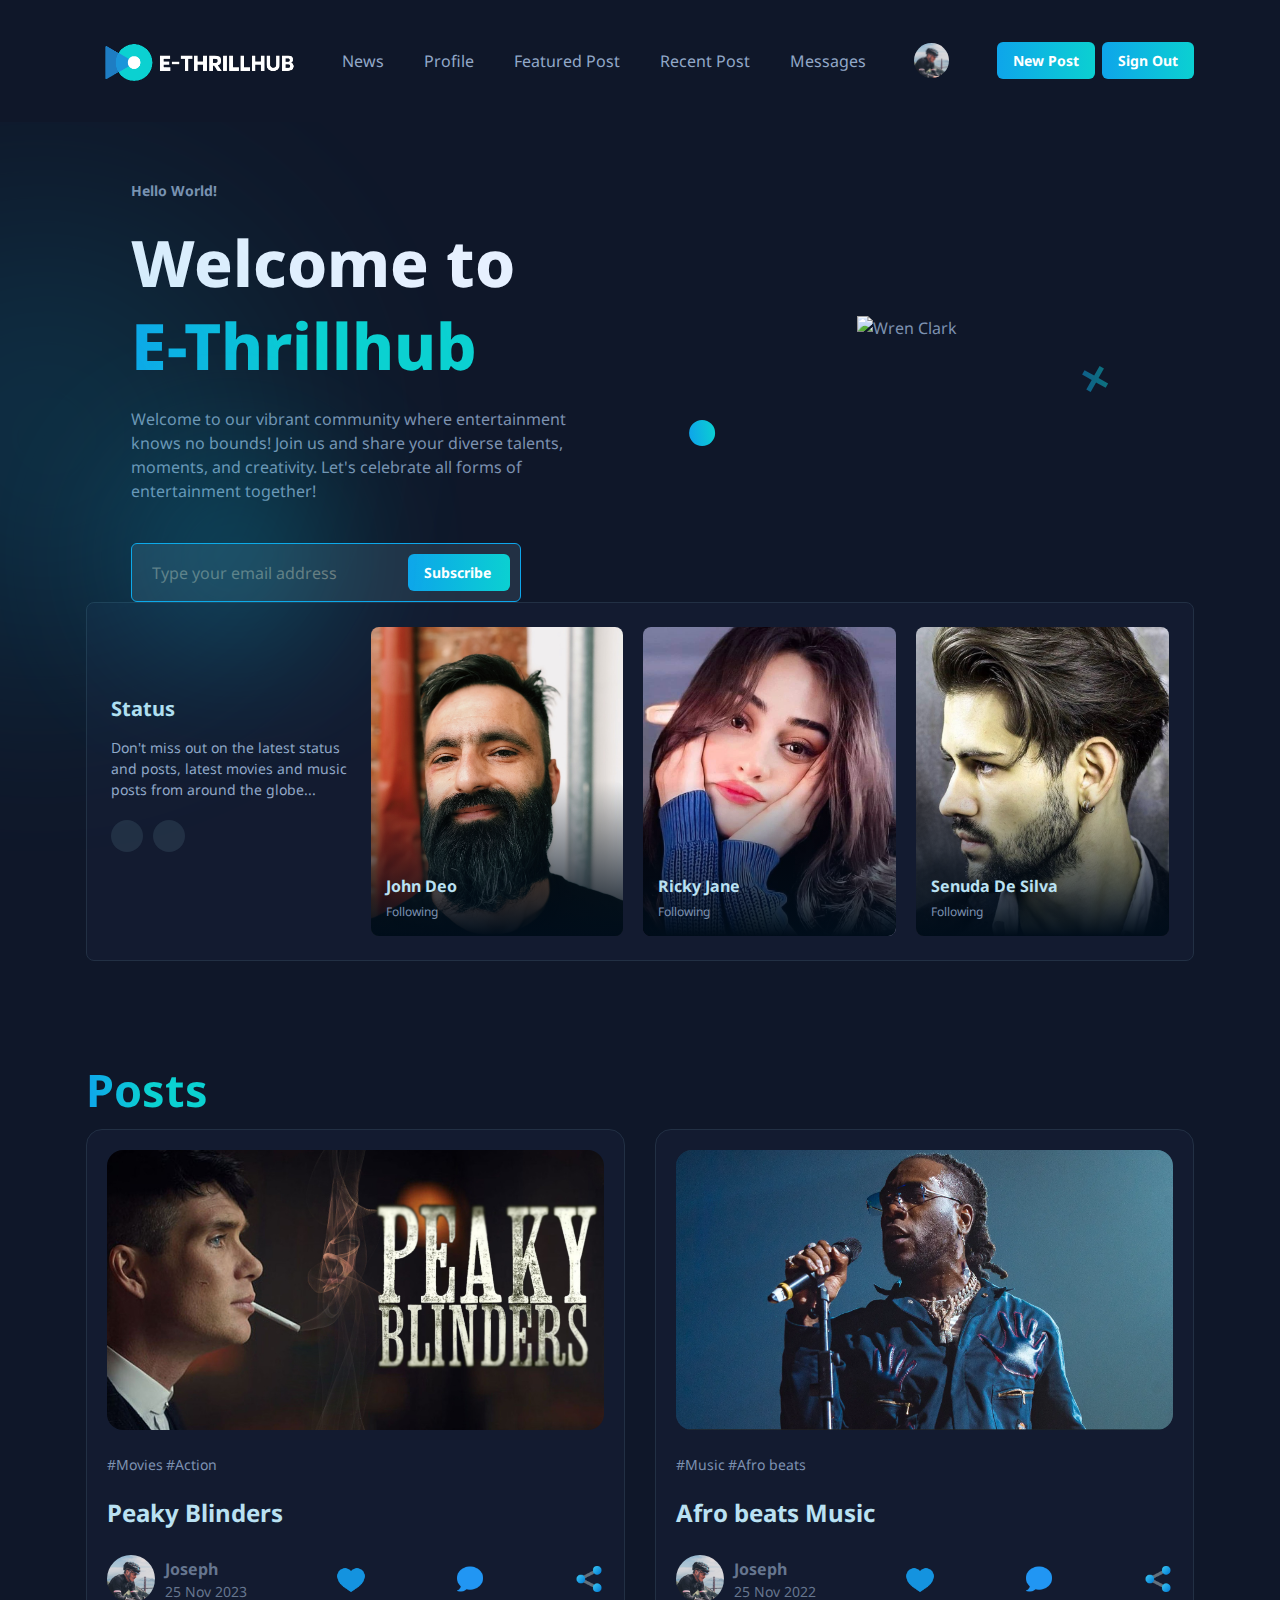
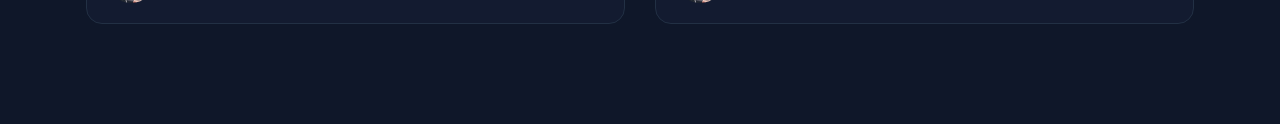
==== index.html @ 3019a0d2 "updates" ====
<!DOCTYPE html>
<html lang="en">

<head>
  <meta charset="UTF-8">
  <meta http-equiv="X-UA-Compatible" content="IE=edge">
  <meta name="viewport" content="width=device-width, initial-scale=1.0">

  <!-- 
    - primary meta tags
  -->
  <title>E-THRILLHUB</title>
  <meta name="title" content="">
  

  <link rel="shortcut icon" href="./assets/images/E-THRILL.png" type="image/svg+xml">

  <!-- 
    - google font link
  -->
  <link rel="preconnect" href="https://fonts.googleapis.com">
  <link rel="preconnect" href="https://fonts.gstatic.com" crossorigin>
  <link href="https://fonts.googleapis.com/css2?family=Noto+Sans:wght@300;400;500;600;700;800&display=swap"
    rel="stylesheet">

  <!-- 
    - custom css link
  -->
  <link rel="stylesheet" href="./assets/css/style.css">

  <!-- 
    - preload images
  -->
  <link rel="preload" as="image" href="./assets/images/hero-banner.png">
  <link rel="preload" as="image" href="./assets/images/pattern-2.svg">
  <link rel="preload" as="image" href="./assets/images/pattern-3.svg">

</head>

<body id="top">

  <!-- 
    - #HEADER
  -->

  <header class="header" data-header>
    <div class="container">

      <a href="#" class="logo">
        <img src="./assets/images/E-THRILL.png" width="219" height="50" alt="Wren logo">
      </a>

      <nav class="navbar" data-navbar>

        <div class="navbar-top">
          <a href="#" class="logo">
            <img src="./assets/images/E-THRILL.png" width="219" height="50" alt="Wren logo">
          </a>

          <button class="nav-close-btn" aria-label="close menu" data-nav-toggler>
            <ion-icon name="close-outline" aria-hidden="true"></ion-icon>
          </button>
        </div>

        <ul class="navbar-list">

          <li>
            <a href="#home" class="navbar-link hover-1" data-nav-toggler>News</a>
          </li>

          <li>
            <a href="profile.html" class="navbar-link hover-1" data-nav-toggler>Profile</a>
          </li>

          <li>
            <a href="#featured" class="navbar-link hover-1" data-nav-toggler>Featured Post</a>
          </li>

          <li>
            <a href="#recent" class="navbar-link hover-1" data-nav-toggler>Recent Post</a>
          </li>

          <li>
            <a href="#" class="navbar-link hover-1" data-nav-toggler>Messages</a>
          </li>
          <div class="right">

            <li>
            <img src="./assets/images/author-1.png">
          </li>
  
        </div>

        </ul>

       

        <div class="navbar-bottom">

          <div class="profile-card">
            <!---<img src="./assets/images/author-1.png" width="48" height="48" alt="Steven" class="profile-banner">-->

            <div>
              <p class="card-title">Hello Mike !</p>

              <p class="card-subtitle">
                You have 3 new messages
              </p>
            </div>
          </div>

          <ul class="link-list">

            <li>
              <a href="#" class="navbar-bottom-link hover-1">Profile</a>
            </li>

            <li>
              <a href="#" class="navbar-bottom-link hover-1">Posts Saved</a>
            </li>

            <li>
              <a href="#" class="navbar-bottom-link hover-1">Add New Post</a>
            </li>

            <li>
              <a href="#" class="navbar-bottom-link hover-1">My Likes</a>
            </li>

            <li>
              <a href="#" class="navbar-bottom-link hover-1">Account Setting</a>
            </li>

            <li>
              <a href="#" class="navbar-bottom-link hover-1">Sign Out</a>

            </li>
            
         

          </ul>

        </div>

        <p class="copyright-text">
          Copyright 2022 © E-Thrillhub
          Developed by Justin Nwanze & Ndefo Afam
        </p>

        

      </nav>

      <a href="post.html" class="btn btn-primary" style="margin-right: -3rem;">New Post</a>

      <a href="#" class="btn btn-primary">Sign Out</a>

      <button class="nav-open-btn" aria-label="open menu" data-nav-toggler>
        <ion-icon name="menu-outline" aria-hidden="true"></ion-icon>
      </button>

    </div>
  </header>





  <main>
    <article>

      <!-- 
        - #HERO
      -->

      <section class="hero" id="home" aria-label="home">
        <div class="container">

          <div class="hero-content">

            <p class="hero-subtitle">Hello World!</p>

            <h1 class="headline headline-1 section-title">
              Welcome to <span class="span">E-Thrillhub</span>
            </h1>

            <p class="hero-text">
              Welcome to our vibrant community where entertainment knows no bounds! Join us and share your diverse talents, moments, and creativity. Let's celebrate all forms of entertainment together!
            </p>

            <div class="input-wrapper">

              <input type="email" name="email_address" placeholder="Type your email address" required
                class="input-field" autocomplete="off">

              <button class="btn btn-primary">
                <span class="span">Subscribe</span>

                <ion-icon name="arrow-forward-outline" aria-hidden="true"></ion-icon>
              </button>

            </div>

          </div>

          <div class="hero-banner">

            <img src="./assets/images/e_thrill.png" width="327" height="490" alt="Wren Clark" class="w-100">

            <img src="./assets/images/pattern-2.svg" width="27" height="26" alt="shape" class="shape shape-1">

            <img src="./assets/images/pattern-3.svg" width="27" height="26" alt="shape" class="shape shape-2">

          </div>

          <img src="./assets/images/shadow-1.svg" width="500" height="800" alt="" class="hero-bg hero-bg-1">

          <img src="./assets/images/shadow-2.svg" width="500" height="500" alt="" class="hero-bg hero-bg-2">

        </div>
      </section>





      <!-- 
        - #TOPICS
      -->

      <section class="topics" id="topics" aria-labelledby="topic-label">
        <div class="container">

          <div class="card topic-card">

            <div class="card-content">

              <h2 class="headline headline-2 section-title card-title" id="topic-label">
                Status
              </h2>

              <p class="card-text">
                Don't miss out on the latest status and posts, latest movies and music posts from around the globe...
              </p>

              <div class="btn-group">
                <button class="btn-icon" aria-label="previous" data-slider-prev>
                  <ion-icon name="arrow-back" aria-hidden="true"></ion-icon>
                </button>

                <button class="btn-icon" aria-label="next" data-slider-next>
                  <ion-icon name="arrow-forward" aria-hidden="true"></ion-icon>
                </button>
              </div>

            </div>

            <div class="slider" data-slider>
              <ul class="slider-list" data-slider-container>

                <li class="slider-item">
                  <a href="#" class="slider-card">

                    <figure class="slider-banner img-holder" style="--width: 507; --height: 618;">
                      <img src="./assets/images/profile_1.jpg" width="507" height="618" loading="lazy" alt="Sport"
                        class="img-cover">
                    </figure>

                    <div class="slider-content">
                      <span class="slider-title">John Deo</span>

                      <p class="slider-subtitle">Following</p>
                    </div>

                  </a>
                </li>

                <li class="slider-item">
                  <a href="#" class="slider-card">

                    <figure class="slider-banner img-holder" style="--width: 507; --height: 618;">
                      <img src="./assets/images/contact_5.jpg" width="507" height="618" loading="lazy" alt="Travel"
                        class="img-cover">
                    </figure>

                    <div class="slider-content">
                      <span class="slider-title">Ricky Jane</span>

                      <p class="slider-subtitle">Following</p>
                    </div>

                  </a>
                </li>

                <li class="slider-item">
                  <a href="#" class="slider-card">

                    <figure class="slider-banner img-holder" style="--width: 507; --height: 618;">
                      <img src="./assets/images/contact_2.jpg" width="507" height="618" loading="lazy" alt="Design"
                        class="img-cover">
                    </figure>

                    <div class="slider-content">
                      <span class="slider-title">Senuda De Silva</span>

                      <p class="slider-subtitle">Following</p>
                    </div>

                  </a>
                </li>

                <li class="slider-item">
                  <a href="#" class="slider-card">

                    <figure class="slider-banner img-holder" style="--width: 507; --height: 618;">
                      <img src="./assets/images/story_5.jpg" width="507" height="618" loading="lazy" alt="Movie"
                        class="img-cover">
                    </figure>

                    <div class="slider-content">
                      <span class="slider-title">Minidu Thiranjana</span>

                      <p class="slider-subtitle">Following</p>
                    </div>

                  </a>
                </li>

                <li class="slider-item">
                  <a href="#" class="slider-card">

                    <figure class="slider-banner img-holder" style="--width: 507; --height: 618;">
                      <img src="./assets/images/contact_1.jpg" width="507" height="618" loading="lazy" alt="Lifestyle"
                        class="img-cover">
                    </figure>

                    <div class="slider-content">
                      <span class="slider-title">Charith Disanayaka</span>

                      <p class="slider-subtitle">Following</p>
                    </div>

                  </a>
                </li>

              </ul>
            </div>

          </div>

        </div>
      </section>





      <!-- 
        - # POST
      -->

      <section class="section feature" aria-label="feature" id="featured">
        <div class="container">

          <h2 class="headline headline-2 section-title">
            <span class="span">Posts</span>
          </h2>

          <!---<p class="section-text">
            Featured and highly rated articles
          </p>-->

          <ul class="feature-list">

            <li>
              <div class="card feature-card">

                <figure class="card-banner img-holder" style="--width: 1602; --height: 903;">
                  <img src="./assets/images/1099082-peaky-blinders.jpg" width="1602" height="903" loading="lazy"
                    alt="Self-observation is the first step of inner unfolding" class="img-cover">
                </figure>

                <div class="card-content">

                  <div class="card-wrapper">
                    <div class="card-tag">
                      <a href="#" class="span hover-2">#Movies</a>

                      <a href="#" class="span hover-2">#Action</a>
                    </div>

                    
                  </div>

                  <h3 class="headline headline-3">
                    <a href="#" class="card-title hover-2">
                     Peaky Blinders
                    </a>
                  </h3>

                  <div class="card-wrapper">

                    <div class="profile-card">
                      <img src="./assets/images/author-1.png" width="48" height="48" loading="lazy" alt="Joseph"
                        class="profile-banner">

                      <div>
                        <p class="card-title">Joseph</p>

                        <p class="card-subtitle">25 Nov 2023</p>
                      </div>
                    </div>
                    <img src="./assets/images/icons8-love-50.png" width="30" height="48" loading="lazy" alt="Joseph">
                    <img src="./assets/images/comment.png"  width="30" height="48" loading="lazy" alt="Joseph">
                    <img src="./assets/images/icons8-share-48.png" width="30" height="48" loading="lazy" alt="Joseph">

                   

                  </div>

                </div>

              </div>
            </li>

            <li>
              <div class="card feature-card">

                <figure class="card-banner img-holder" style="--width: 1602; --height: 903;">
                  <img src="./assets/images/burna.png" width="1602" height="903" loading="lazy"
                    alt="Self-observation is the first step of inner unfolding" class="img-cover">
                </figure>

                <div class="card-content">

                  <div class="card-wrapper">
                    <div class="card-tag">
                      <a href="#" class="span hover-2">#Music</a>

                      <a href="#" class="span hover-2">#Afro beats</a>
                    </div>

                    
                  </div>

                  <h3 class="headline headline-3">
                    <a href="#" class="card-title hover-2">
                      Afro beats Music
                    </a>
                  </h3>

                  <div class="card-wrapper">

                    <div class="profile-card">
                      <img src="./assets/images/author-1.png" width="48" height="48" loading="lazy" alt="Joseph"
                        class="profile-banner">

                      <div>
                        <p class="card-title">Joseph</p>

                        <p class="card-subtitle">25 Nov 2022</p>
                      </div>
                    </div>

                    <img src="./assets/images/icons8-love-50.png"  width="30" height="48" loading="lazy" alt="Joseph">
                    <img src="./assets/images/comment.png"  width="30" height="48" loading="lazy" alt="Joseph">
                    <img src="./assets/images/icons8-share-48.png" width="30" height="48" loading="lazy" alt="Joseph">


                  </div>

                </div>

              </div>
            </li>





  





  <!-- 
    - #BACK TO TOP
  -->

  <a href="#top" class="back-top-btn" aria-label="back to top" data-back-top-btn>
    <ion-icon name="arrow-up-outline" aria-hidden="true"></ion-icon>
  </a>





  <!-- 
    - custom js link
  -->
  <script src="./assets/js/script.js"></script>

  <!-- 
    - ionicon link
  -->
  <script type="module" src="https://unpkg.com/ionicons@5.5.2/dist/ionicons/ionicons.esm.js"></script>
  <script nomodule src="https://unpkg.com/ionicons@5.5.2/dist/ionicons/ionicons.js"></script>

</body>

</html>
---- assets/css/style.css ----
/*-----------------------------------*\
  #style.css
\*-----------------------------------*/

/**
 * copyright 2022 codewithsadee
 */





/*-----------------------------------*\
  #CUSTOM PROPERTY
\*-----------------------------------*/

:root {

  /**
   * COLORS
   */

  /** Background colors */
  --bg-wild-blue-yonder: hsla(216, 33%, 68%, 1);
  --bg-carolina-blue: hsla(199, 89%, 49%, 1);
  --bg-prussian-blue: hsla(216, 33%, 20%, 1);
  --bg-oxford-blue: hsla(222, 44%, 13%, 1);
  --bg-oxford-blue-2: hsla(222, 47%, 11%, 1);

  /** Text colors */
  --text-white: hsla(0, 0%, 100%, 1);
  --text-alice-blue: hsla(216, 100%, 95%, 1);
  --text-columbia-blue: hsla(199, 69%, 84%, 1);
  --text-wild-blue-yonder: hsla(216, 33%, 68%, 1);
  --text-carolina-blue: hsla(199, 89%, 49%, 1);
  --text-shadow-blue: hsla(217, 24%, 59%, 1);
  --text-slate-gray: hsla(217, 17%, 48%, 1);

  /** Gradient colors */
  --gradient-1: linear-gradient(90deg, #0ea5ea, #0bd1d1 51%);
  --gradient-2: linear-gradient(90deg, #0ea5ea, #0bd1d1 51%, #0ea5ea);
  --gradient-3: linear-gradient(0deg, #000d1a, transparent);

  /** Border colors */
  --border-wild-blue-yonder: hsla(216, 33%, 68%, 1);
  --border-prussian-blue: hsla(216, 33%, 20%, 1);
  --border-white: hsl(0, 0%, 100%);
  --border-white-alpha-15: hsla(0, 0%, 100%, 0.15);

  /** Default colors */
  --white: hsl(0, 0%, 100%, 1);
  --black: hsl(0, 0%, 0%, 1);

  /**
   * TYPOGRAPHY
   */

  /** Font family */
  --fontFamily-noto_sans: 'Noto Sans', sans-serif;

  /** Font size */
  --fontSize-1: 2.9rem;
  --fontSize-2: 2.0rem;
  --fontSize-3: 1.8rem;
  --fontSize-4: 1.6rem;
  --fontSize-5: 1.5rem;
  --fontSize-6: 1.4rem;
  --fontSize-7: 1.2rem;
  --fontSize-8: 1.3rem;

  /** Font weight */
  --weight-medium: 500;
  --weight-semiBold: 600;
  --weight-bold: 700;
  --weight-extraBold: 800;

  /** Line height */
  --lineHeight-1: 1.3;
  --lineHeight-2: 1.5;
  --lineHeight-4: 1.5;

  /**
   * BOX SHADOW
   */

  --shadow-1: 0 8px 20px 0 hsla(0, 0%, 0%, 0.05);
  --shadow-2: 0px 3px 20px hsla(180, 90%, 43%, 0.2);

  /**
   * BORDER RADIUS
   */

  --radius-6: 6px;
  --radius-8: 8px;
  --radius-16: 16px;
  --radius-48: 48px;
  --radius-circle: 50%;
  --radius-pill: 200px;

  /**
   * SPACING
   */

  --section-padding: 70px;

  /**
   * TRANSITION
   */

  --transition-1: 0.25s ease;
  --transition-2: 0.5s ease;
  --cubic-in: cubic-bezier(0.51, 0.03, 0.64, 0.28);
  --cubic-out: cubic-bezier(0.05, 0.83, 0.52, 0.97);

}





/*-----------------------------------*\
  #RESET
\*-----------------------------------*/

*,
*::before,
*::after {
  margin: 0;
  padding: 0;
  box-sizing: border-box;
}

li { list-style: none; }

a,
img,
span,
input,
button,
ion-icon { display: block; }

a {
  color: inherit;
  text-decoration: none;
}

img { height: auto; }

input,
button {
  background: none;
  border: none;
  font: inherit;
  color: inherit;
}

input {
  width: 100%;
  outline: none;
}

button { cursor: pointer; }

ion-icon { pointer-events: none; }

address { font-style: normal; }

html {
  font-size: 10px;
  scroll-behavior: smooth;
}

body {
  background-color: var(--bg-oxford-blue-2);
  color: var(--text-shadow-blue);
  font-family: var(--fontFamily-noto_sans);
  font-size: 1.6rem;
  line-height: var(--lineHeight-4);
  overflow-y: overlay;
}

body.nav-active { overflow: hidden; }

::-webkit-scrollbar { width: 5px; }

::-webkit-scrollbar-track { background-color: transparent; }

::-webkit-scrollbar-thumb {
  background-color: var(--bg-carolina-blue);
  border-radius: var(--radius-pill);
}



nav .right{
  display: flex;
  align-items: center;
  margin-right: 10px;
}

nav .right i{
  width: 35px;
  height: 35px;
  border-radius: 50%;
  background: #efefef;
  line-height: 35px;
  padding-left: 8px;
  font-size: 18px;
  margin-left: 8px;
  cursor: pointer;
}

nav .right img{
  width: 35px;
  height: 35px;
  object-fit: cover;
  object-position: center;
  border-radius: 50%;
  margin-left: 8px;
  line-height: 45px;
  cursor: pointer;
}

#main-ul {
  height: 5em;
  display: flex;
  align-items: center;
  justify-content: end;
  background-color: rgb(8,25,44);
}

#main-ul li {
  list-style-type: none;
  margin: 1.5rem;
  color: hsl(0, 0%, 100%);
}

#main-ul li a {
  text-decoration: none;
  color: hsl(0, 0%, 100%);
}

#main-ul #post {
  cursor: pointer;
}
form {
  border: 1px solid black;
  border-radius: 5px;
  width: 60%;
  display: flex;
  flex-direction: column;
  margin: 5em auto;
  padding: 1rem;
}

form label {
  position: relative;
  top: 10px;
  left: 10px;
}

form input {
  margin: 0.5rem;
  border: none;
  height: 30px;
  border-bottom: 1px solid lightblue;
  outline: none;
  padding: 5px;
  border-radius: 5px;
}

form button {
  width: 25%;
  align-self: center;
  background-color: aqua;
  border: none;
  border-radius: 5px;
  cursor: pointer;
  padding: 5px;
  color: black;
}

ol {
  list-style-type: none;
  width: 50%;
  position: relative;
  top: 4em;
  border: none;
  margin: 0 auto;
  text-align: center;
}

#error {
  color: hsl(0, 0%, 100%);
  padding: 10px;
  background-color: rgb(249, 111, 111);
  border-radius: 3px;
  text-shadow: 0 0 2px red;
}

#success {
  color: hsl(0, 0%, 100%);
  padding: 10px;
  background-color: rgb(86, 248, 86);
  border-radius: 3px;
  text-shadow: 0 0 2px green;
}

#main-ul li .post {
  display: none;
  position: absolute;
  top: 5em;
  right: 0;
  background-color: rgb(158, 200, 249);
  width: 20%;
}




/*-----------------------------------*\
  #REUSED STYLE
\*-----------------------------------*/

.container { padding-inline: 16px; }

.hover-1,
.hover-2 { transition: var(--transition-1); }

.hover-1:is(:hover, :focus-visible) { 
  color: var(--text-wild-blue-yonder);
  transform: translateX(3px);
}

.hover-2:is(:hover, :focus-visible) { color: var(--text-carolina-blue); }

.profile-card {
  display: flex;
  align-items: center;
  gap: 10px;
}

.profile-card .profile-banner { border-radius: var(--radius-circle); }

.headline {
  color: var(--text-columbia-blue);
  line-height: var(--lineHeight-1);
}

.headline-1 {
  font-size: var(--fontSize-1);
  color: var(--text-alice-blue);
  font-weight: var(--weight-extraBold);
}

.headline-2 { font-size: var(--fontSize-2); }

.headline-3 {
  font-size: var(--fontSize-2);
  line-height: var(--lineHeight-2);
}

.section-title { margin-block-end: 10px; }

.headline .span {
  background-image: var(--gradient-1);
  display: inline-block;
  -webkit-text-fill-color: transparent;
  -webkit-background-clip: text;
}

.btn {
  background-image: var(--gradient-2);
  background-size: 200%;
  background-position: left;
  color: var(--white);
  font-size: var(--fontSize-6);
  font-weight: var(--weight-bold);
  max-width: max-content;
  display: flex;
  align-items: center;
  gap: 3px;
  transition: var(--transition-1);
}

.btn:is(:hover, :focus-visible) { background-position: right; }

.btn-primary {
  padding: 8px 16px;
  border-radius: var(--radius-6);
}

.btn-secondary {
  padding: 18px 30px;
  border-radius: var(--radius-pill);
}

.w-100 { width: 100%; }

.card {
  background-color: var(--bg-oxford-blue);
  border: 1px solid var(--border-prussian-blue);
}

.img-holder {
  aspect-ratio: var(--width) / var(--height);
  background-color: var(--bg-prussian-blue);
  overflow: hidden;
}

.img-cover {
  width: 100%;
  height: 100%;
  object-fit: cover;
}

.section { padding-block: var(--section-padding); }

.section-text {
  font-size: var(--fontSize-3);
  margin-block-end: 70px;
}

.grid-list {
  display: grid;
  gap: 30px;
}

.card-wrapper {
  display: flex;
  justify-content: space-between;
  gap: 20px;
  align-items: center;
  font-size: var(--fontSize-6);
  margin-block: 20px;
}

.card-wrapper :is(.card-tag, .wrapper) {
  display: flex;
  gap: 3px;
  align-items: center;
}





/*-----------------------------------*\
  #HEADER
\*-----------------------------------*/

.header .btn { display: none; }

.header {
  position: fixed;
  top: 0;
  left: 0;
  width: 100%;
  padding-block: 24px;
  background-color: var(--bg-oxford-blue-2);
  z-index: 4;
}

.header.active {
  padding-block: 8px;
  box-shadow: var(--shadow-1);
  border-block-end: 1px solid var(--bg-prussian-blue);
  animation: slideIn 0.5s ease forwards;
}

@keyframes slideIn {
  0% { transform: translateY(-100%); }
  100% { transform: translateY(0); }
}

.header .container {
  display: flex;
  justify-content: space-between;
  align-items: center;
  gap: 10px;
}

.nav-open-btn,
.nav-close-btn {
  color: var(--text-wild-blue-yonder);
  font-size: 3.5rem;
}

.navbar {
  position: absolute;
  top: 0;
  right: -340px;
  max-width: 340px;
  width: 100%;
  height: 100vh;
  background-color: var(--bg-oxford-blue-2);
  padding: 30px;
  z-index: 2;
  overflow-y: auto;
  visibility: hidden;
  transition: 0.25s var(--cubic-in);
}

.navbar.active {
  transform: translateX(-340px);
  visibility: visible;
  transition: 0.5s var(--cubic-out);
}

.navbar-top {
  display: flex;
  justify-content: space-between;
  align-items: center;
  padding-block-end: 15px;
  margin-block-end: 15px;
  border-block-end: 1px solid var(--border-prussian-blue);
}

.navbar-list { border-block-end: 1px solid var(--border-white-alpha-15); }

.navbar-link {
  color: var(--text-alice-blue);
  font-weight: var(--weight-medium);
  padding-block: 10px;
}

.navbar-bottom {
  padding-block: 30px 20px;
  margin-block: 20px 25px;
  border-block: 1px solid var(--border-prussian-blue);
}

.navbar .profile-card { margin-block-end: 15px; }

.navbar .profile-card .card-title {
  color: var(--text-columbia-blue);
  font-size: var(--fontSize-6);
  font-weight: var(--weight-semiBold);
}

.navbar .profile-card .card-subtitle { font-size: var(--fontSize-7); }

.navbar .link-list {
  columns: 2;
  -webkit-columns: 2;
}

.navbar-bottom-link {
  color: var(--text-alice-blue);
  font-size: var(--fontSize-6);
  padding-block: 6px;
}

.copyright-text {
  color: var(--text-alice-blue);
  font-size: var(--fontSize-8);
}





/*-----------------------------------*\
  #HERO
\*-----------------------------------*/

.hero-bg { display: none; }

.hero { padding-block-start: calc(var(--section-padding) + 160px); }

.hero .container {
  display: grid;
  gap: 50px;
}

.hero-subtitle {
  font-size: var(--fontSize-6);
  font-weight: var(--weight-bold);
}

.hero .section-title { margin-block: 20px; }

.hero .hero-text { margin-block-end: 40px; }

.hero .input-wrapper:hover { box-shadow: var(--shadow-2); }

.hero .input-wrapper {
  position: relative;
  padding: 10px;
  padding-inline-start: 20px;
  background-color: var(--bg-prussian-blue);
  border-radius: var(--radius-6);
  border: 1px solid var(--bg-carolina-blue);
  display: flex;
  justify-items: flex-end;
  transition: var(--transition-1);
}

.hero .input-field { padding-inline-end: 5px; }

.hero-banner { position: relative; }

.hero-banner .w-100 {
  max-width: max-content;
  margin-inline: auto;
}

.hero .shape {
  position: absolute;
  z-index: -1;

  animation: heroDecoAnim 3s linear infinite alternate;
}

@keyframes heroDecoAnim {
  0% { transform: translateY(40px) rotate(0); }
  100% { transform: translateY(0) rotate(0.4turn); }
}

.hero .shape-1 {
  top: 50px;
  right: 40px;
}

.hero .shape-2 {
  bottom: 20px;
  left: 24px;
}





/*-----------------------------------*\
  #TOPICS
\*-----------------------------------*/

.topic-card {
  padding: 24px;
  border-radius: var(--radius-8);
}

.topic-card .card-content { margin-block-end: 15px; }

.topic-card .card-text {
  color: var(--text-wild-blue-yonder);
  font-size: var(--fontSize-6);
  margin-block: 15px 20px;
}

.btn-group {
  display: flex;
  align-items: center;
  gap: 10px;
}

.btn-icon {
  width: 32px;
  height: 32px;
  display: grid;
  place-items: center;
  background: var(--bg-prussian-blue);
  border-radius: var(--radius-circle);
  color: var(--white);
}

.btn-icon:is(:hover, :focus-visible) { background: var(--gradient-1); }

.slider {
  --slider-items: 1;
  overflow: hidden;
}

.slider-list {
  position: relative;
  display: flex;
  align-items: center;
  gap: 20px;
  transition: transform var(--transition-2);
}

.slider-item { min-width: 100%; }

.slider-card { position: relative; }

.slider-card::before {
  content: "";
  position: absolute;
  bottom: 0;
  left: 0;
  width: 100%;
  height: 50%;
  background-image: var(--gradient-3);
  border-radius: var(--radius-8);
}

.slider-list .slider-banner { border-radius: var(--radius-8); }

.slider-content {
  position: absolute;
  bottom: 15px;
  left: 15px;
}

.slider-title {
  color: var(--text-columbia-blue);
  font-weight: var(--weight-bold);
  margin-block-end: 5px;
  transition: var(--transition-1);
}

.slider-card:is(:hover, :focus-visible) .slider-title { color: var(--text-carolina-blue); }

.slider-subtitle { font-size: var(--fontSize-7); }





/*-----------------------------------*\
  #FEATURED
\*-----------------------------------*/

.feature-bg { display: none; }

.feature-list {
  display: flex;
  flex-wrap: wrap;
  gap: 30px;
}

.feature-card {
  padding: 20px;
  border-radius: var(--radius-16);
  transition: var(--transition-1);
}

.feature-card:is(:hover, :focus-within) { transform: translateY(-5px); }

.feature-card .card-banner { border-radius: var(--radius-16); }

.feature-card .card-wrapper { margin-block-start: 24px; }

.feature .profile-card :is(.card-title, .card-subtitle) { color: var(--text-slate-gray); }

.feature .profile-card .card-title { font-weight: var(--weight-bold); }

.feature .profile-card .card-subtitle,
.feature .card-wrapper .card-btn { font-size: var(--fontSize-6); }

.feature-card .card-wrapper:last-child {
  font-size: var(--fontSize-4);
  margin-block-end: 0;
}

.feature .card-wrapper .card-btn {
  position: relative;
  color: var(--text-wild-blue-yonder);
  z-index: 1;
}

.feature .card-wrapper .card-btn::before {
  content: "";
  position: absolute;
  top: -13px;
  left: -20px;
  width: 48px;
  height: 48px;
  background-color: var(--bg-oxford-blue-2);
  border-radius: var(--radius-circle);
  z-index: -1;
}

.feature .btn {
  margin-inline: auto;
  margin-block-start: 30px;
}





/*-----------------------------------*\
  #POPULAR TAGS
\*-----------------------------------*/

.tags .grid-list { grid-template-columns: repeat(auto-fit, minmax(125px, 1fr)); }

.tag-btn {
  width: 100%;
  display: flex;
  align-items: center;
  gap: 8px;
  padding: 18px;
  border-radius: var(--radius-16);
}

.tag-btn:is(:hover, :focus-visible) {
  box-shadow: var(--shadow-2);
  background-image: linear-gradient(var(--bg-oxford-blue), var(--bg-oxford-blue)), var(--gradient-1);
  background-clip: padding-box, border-box;
  border-color: transparent;
  transform: translateY(-2px);
  transition: var(--transition-1);
}

.tag-btn img {
  width: 100%;
  max-width: 32px;
}





/*-----------------------------------*\
  #RECENT POST
\*-----------------------------------*/

.recent-post .container {
  display: grid;
  gap: 50px;
}

.recent-post-card {
  display: grid;
  gap: 30px;
}

.recent-post-card .card-banner {
  border-radius: var(--radius-16);
  transition: var(--transition-1);
}

.recent-post-card:is(:hover, :focus-within) .card-banner {
  transform: translateY(-2px);
}

.recent-post-card .card-text {
  color: var(--text-wild-blue-yonder);
  font-size: var(--fontSize-6);
  line-height: var(--lineHeight-1);
}

.recent-post-card .card-badge {
  background-color: var(--bg-prussian-blue);
  max-width: max-content;
  color: var(--text-white);
  font-size: var(--fontSize-8);
  font-weight: var(--weight-bold);
  padding: 4px 15px;
  border-radius: var(--radius-pill);
  transition: var(--transition-1);
}

.recent-post-card .card-badge:is(:hover, :focus-visible),
.pagination-btn:is(:hover, :focus-visible) {
  transform: translateY(-2px);
  background-color: var(--bg-carolina-blue);
}

.recent-post-card .card-title { margin-block: 15px 20px; }

.recent-post-card .card-tag {
  gap: 15px;
  color: var(--text-slate-gray);
}

.recent-post-card .card-wrapper ion-icon {
  font-size: 1.8rem;
  --ionicon-stroke-width: 40px;
}

.pagination-btn {
  background-color: var(--bg-prussian-blue);
  color: var(--text-white);
  font-weight: var(--weight-bold);
  line-height: 1;
  width: 35px;
  height: 35px;
  display: grid;
  place-items: center;
  border-radius: var(--radius-circle);
  transition: var(--transition-1);
}

.pagination {
  display: flex;
  justify-content: flex-start;
  align-items: center;
  gap: 5px;
  margin-block-start: 60px;
}

.aside-card {
  padding: 25px;
  border-radius: var(--radius-16);
}

.aside-title { margin-block-end: 40px; }

.aside-title .span { position: relative; }

.aside-title .span::after {
  content: "";
  display: block;
  width: 96px;
  height: 3px;
  background-color: var(--bg-carolina-blue);
  margin-block-start: 10px;
}

.popular-card {
  display: flex;
  align-items: flex-start;
  gap: 10px;
  margin-block-start: 20px;
}

.popular-card .card-banner {
  width: 54px;
  flex-shrink: 0;
  border-radius: var(--radius-circle);
}

.popular-list > li:not(:last-child) .card-content {
  border-block-end: 1px solid var(--border-prussian-blue);
}

.popular-card .warpper {
  display: flex;
  flex-wrap: wrap;
  align-items: center;
  column-gap: 10px;
  font-size: var(--fontSize-6);
  color: var(--text-slate-gray);
  margin-block: 12px 20px;
}

.comment-list > li:not(:last-child) .comment-card {
  padding-block-end: 22px;
  border-block-end: 1px solid var(--border-prussian-blue);
  margin-block-end: 22px;
}

.comment-card .card-text {
  color: var(--text-wild-blue-yonder);
  font-size: var(--fontSize-6);
  line-height: var(--lineHeight-1);
  margin-block-end: 20px;
}

.comment-card .profile-card {
  color: var(--text-slate-gray);
  font-size: var(--fontSize-6);
}

.comment-card .card-date { font-size: var(--fontSize-7); }

.insta-card .card-text {
  color: var(--text-slate-gray);
  font-weight: var(--weight-bold);
  margin-block: 5px 30px;
}

.insta-list {
  display: grid;
  grid-template-columns: repeat(3, 1fr);
  gap: 24px;
}

.insta-post { border-radius: var(--radius-8); }





/*-----------------------------------*\
  #FOOTER
\*-----------------------------------*/

.footer {
  padding-inline: 20px;
  border-radius: var(--radius-48);
  color: var(--text-wild-blue-yonder);
  margin-block-end: 24px;
}

.footer-top {
  display: grid;
  gap: 20px;
}

.footer-brand .footer-text { font-size: var(--fontSize-6); }

.footer-text:not(.address) { margin-block: 20px; }

.footer-brand .footer-list-title { margin-block-end: 2px; }

.footer-list-title {
  color: var(--text-columbia-blue);
  font-size: var(--fontSize-3);
  margin-block-end: 30px;
}

.footer-list ul { columns: 2; }

.footer-link { margin-block-end: 12px; }

.footer .input-wrapper {
  position: relative;
  margin-block-end: 24px;
}

.footer .input-field {
  padding: 12px;
  padding-inline-start: 20px;
  border-block-end: 1px solid var(--text-wild-blue-yonder);
  font-size: var(--fontSize-6);
}

.footer .input-field::-webkit-input-placeholder {
  color: inherit;
  opacity: 0.5;
}

.footer .input-wrapper ion-icon {
  position: absolute;
  top: 50%;
  left: 0;
  transform: translateY(-50%);
  --ionicon-stroke-width: 40px;
}

.footer-bottom {
  border-block-start: 1px solid var(--border-prussian-blue);
  padding-block: 50px;
}

.copyright {
  text-align: center;
  margin-block-end: 15px;
}

.copyright-link {
  display: inline-block;
  color: var(--text-carolina-blue);
  font-style: italic;
}

.social-list {
  display: flex;
  flex-wrap: wrap;
  justify-content: center;
  gap: 15px;
}

.social-link {
  display: flex;
  align-items: center;
  gap: 8px;
  transition: var(--transition-1);
}

.social-link:is(:hover, :focus-visible) {
  color: var(--text-carolina-blue);
  transform: translateY(-2px);
}





/*-----------------------------------*\
  #BACK TO TOP
\*-----------------------------------*/

.back-top-btn {
  position: fixed;
  bottom: 20px;
  right: 20px;
  width: 50px;
  height: 50px;
  background-color: var(--bg-prussian-blue);
  color: var(--white);
  display: grid;
  place-items: center;
  border-radius: var(--radius-circle);
  border: 3px solid var(--bg-carolina-blue);
  transition: var(--transition-1);
  visibility: hidden;
  opacity: 0;
  z-index: 4;
}

.back-top-btn:is(:hover, :focus-visible) { box-shadow: var(--shadow-2); }

.back-top-btn.active {
  visibility: visible;
  opacity: 1;
  transform: translateY(-10px);
}

.cls-2 {
  fill: #4e4066;
}

.cls-3 {
  fill: #6f5b92;
}

.cls-4 {
  fill: #f78d5e;
}

.cls-5 {
  fill: #fa976c;
}

.cls-6,
.cls-7,
.cls-8 {
  fill: #b65c32;
}

.cls-10,
.cls-6 {
  opacity: 0.6;
}

.cls-7 {
  opacity: 0.4;
}

.cls-9 {
  fill: #f4b73b;
}

.cls-11 {
  fill: #f9c358;
}

.cls-12 {
  fill: #9b462c;
}

.cls-13 {
  fill: #aa512e;
}

.cls-14 {
  fill: #7d6aa5;
}


/* animations */

.wheel {
  animation: wheel-rotate 6s ease infinite;
  transform-origin: center;
  transform-box: fill-box;
}

@keyframes wheel-rotate {
  50% {
    transform: rotate(360deg);
    animation-timing-function: cubic-bezier(0.55, 0.085, 0.68, 0.53);
  }
  100% {
    transform: rotate(960deg)
  }
}

.clock-hand-1 {
  animation: clock-rotate 3s linear infinite;
  transform-origin: bottom;
  transform-box: fill-box;
}

.clock-hand-2 {
  animation: clock-rotate 6s linear infinite;
  transform-origin: bottom;
  transform-box: fill-box;
}

@keyframes clock-rotate {
  100% {
    transform: rotate(360deg)
  }
}

#box-top {
  animation: box-top-anim 2s linear infinite;
  transform-origin: right top;
  transform-box: fill-box;
}

@keyframes box-top-anim {
  50% {
    transform: rotate(-5deg)
  }
}

#umbrella {
  animation: umbrella-anim 6s linear infinite;
  transform-origin: center;
  transform-box: fill-box;
}

@keyframes umbrella-anim {
  25% {
    transform: translateY(10px) rotate(5deg);
  }
  75% {
    transform: rotate(-5deg);
  }
}

#cup {
  animation: cup-rotate 3s cubic-bezier(0.455, 0.03, 0.515, 0.955) infinite;
  transform-origin: top left;
  transform-box: fill-box;
}

@keyframes cup-rotate {
  50% {
    transform: rotate(-5deg)
  }
}

#pillow {
  animation: pillow-anim 3s linear infinite;
  transform-origin: center;
  transform-box: fill-box;
}

@keyframes pillow-anim {
  25% {
    transform: rotate(10deg) translateY(5px)
  }
  75% {
    transform: rotate(-10deg)
  }
}

#stripe {
  animation: stripe-anim 3s linear infinite;
  transform-origin: center;
  transform-box: fill-box;
}

@keyframes stripe-anim {
  25% {
    transform: translate(10px, 0) rotate(-10deg)
  }
  75% {
    transform: translateX(10px)
  }
}

#bike {
  animation: bike-anim 6s ease infinite;
}

@keyframes bike-anim {
  0% {
    transform: translateX(-1300px)
  }
  50% {
    transform: translateX(0);
    animation-timing-function: cubic-bezier(0.47, 0, 0.745, 0.715);
  }
  100% {
    transform: translateX(1300px)
  }
}

#rucksack {
  animation: ruck-anim 3s linear infinite;
  transform-origin: top;
  transform-box: fill-box;
}

@keyframes ruck-anim {
  50% {
    transform: rotate(5deg)
  }
}

.circle {
  animation: circle-anim ease infinite;
  transform-origin: center;
  transform-box: fill-box;
  perspective: 0px;
}

.circle.c1 {
  animation-duration: 2s
}

.circle.c2 {
  animation-duration: 3s
}

.circle.c3 {
  animation-duration: 1s
}

.circle.c4 {
  animation-duration: 1s
}

.circle.c5 {
  animation-duration: 2s
}

.circle.c6 {
  animation-duration: 3s
}

@keyframes circle-anim {
  50% {
    transform: scale(.2) rotateX(360deg) rotateY(360deg)
  }
}

.four,
#ou {
  animation: four-anim cubic-bezier(0.39, 0.575, 0.565, 1) infinite;
}

.four.a {
  transform-origin: bottom left;
  animation-duration: 3s;
  transform-box: fill-box;
}

.four.b {
  transform-origin: bottom right;
  animation-duration: 3s;
  transform-box: fill-box;
}

#ou {
  animation-duration: 6s;
  transform-origin: center;
  transform-box: fill-box;
}

@keyframes four-anim {
  50% {
    transform: scale(.98)
  }
}





/*-----------------------------------*\
  #MEDIA QUERIES
\*-----------------------------------*/

/**
 * responsive for large than 575px screen
 */

@media (min-width: 575px) {

  /**
   * CUSTOM PROPERTY
   */

  :root {

    /**
     * typography
     */

    /* font size */
    --fontSize-1: 4.4rem;
    --fontSize-2: 3.5rem;

    /**
     * spacing
     */

    --section-padding: 100px;

  }



  /**
   * REUSED STYLE
   */

  .container {
    max-width: 540px;
    width: 100%;
    margin-inline: auto;
  }

  .headline-3 { --fontSize-2: 2.4rem; }



  /**
   * HEADER
   */

  .header .btn {
    display: block;
    margin-inline-start: auto;
  }

  .header.active { padding-block: 20px; }



  /**
   * HERO
   */

  .hero { position: relative; }

  .hero .input-wrapper { max-width: 390px; }

  .hero-bg {
    display: block;
    position: absolute;
    pointer-events: none;
  }

  .hero-bg-1 {
    top: 80px;
    left: 0;
  }

  .hero-bg-2 {
    bottom: -200px;
    left: -20px;
  }

  .shape-2 { left: 60px; }



  /**
   * TOPICS
   */

  .topics .section-title { font-size: 2rem; }

  .slider { --slider-items: 3; }

  .slider-item { min-width: calc(33.33% - 13.33px); }



  /**
   * FEATURE
   */

  .feature { position: relative; }

  .feature-bg {
    display: block;
    position: absolute;
    top: -100px;
    right: 0;
    pointer-events: none;
  }



  /**
   * RECENT POST
   */

  .recent-post-card {
    grid-template-columns: 0.5fr 1fr;
    gap: 20px;
  }

  .pagination-btn {
    width: 42px;
    height: 42px;
  }



  /**
   * ASIDE
   */

  .aside-title { --fontSize-2: 2rem; }

}





/**
 * responsive for large than 768px screen
 */

@media (min-width: 768px) {

  /**
   * CUSTOM PROPERTY
   */

  :root {

    /**
     * typography
     */

    /* font size */
    --fontSize-1: 6.4rem;
    --fontSize-2: 4.5rem;

  }



  /**
   * REUSED STYLE
   */

  .container { max-width: 720px; }



  /**
   * RECENT POST
   */

  .recent-post-card { grid-template-columns: 0.7fr 1fr; }

}





/**
 * responsive for large than 992px screen
 */

@media (min-width: 992px) {

  /**
   * REUSED STYLE
   */

  .container { max-width: 930px; }



  /**
   * HERO
   */

  .hero { padding-block-start: calc(var(--section-padding) + 80px); }

  .hero .container {
    grid-template-columns: 1fr 1fr;
    align-items: center;
  }



  /** 
   * TOPICS
   */

  .topic-card {
    display: grid;
    grid-template-columns: 0.3fr 1fr;
    align-items: center;
    gap: 20px;
  }



  /**
   * FEATURE
   */

  .feature-list li:nth-child(-n+2) { width: calc(50% - 15px); }

  .feature-list li:nth-child(n+3) { width: calc(33.33% - 20px); }

  .feature-list li:nth-child(n+3) .headline-3 { --fontSize-2: 2rem; }



  /**
   * TAGS
   */

  .tags .grid-list { grid-template-columns: repeat(4, 1fr); }



  /**
   * RECENT POST
   */

  .recent-post .container {
    grid-template-columns: 1fr 0.6fr;
    align-items: flex-start;
  }



  /**
   * FOOTER
   */

  .footer-top { grid-template-columns: repeat(3, 1fr); }

  .footer-bottom {
    display: grid;
    grid-template-columns: 1fr 1fr;
  }

  .copyright { margin-block-end: 0; }

}





/**
 * responsive for large than 1200px screen
 */

@media (min-width: 1200px) {

  /**
   * REUSED STYLE
   */

  .container { max-width: 1140px; }

  body.nav-active { overflow-y: overlay; }



  /**
   * HEADER
   */

  .nav-open-btn,
  .navbar-top,
  .navbar-bottom,
  .copyright-text { display: none; }

  .navbar,
  .navbar.active {
    all: unset;
    display: block;
  }

  .navbar-list {
    border-block-end: none;
    display: flex;
    gap: 40px;
    margin-inline: auto;
  }

  .header .btn { margin-inline-start: 0; }

  .navbar-link {
    color: var(--text-wild-blue-yonder);
    font-weight: unset;
  }

  .navbar-link:is(:hover, :focus-visible) {
    color: var(--text-carolina-blue);
    transform: translateX(0);
  }



  /**
   * HERO
   */

  .hero .container { max-width: 1050px; }



  /**
   * TAGS
   */

  .tags .grid-list { grid-template-columns: repeat(6, 1fr); }



  /**
   * FOOTER
   */

  .footer-top {
    gap: 40px;
    padding-inline: 120px;
  }

}
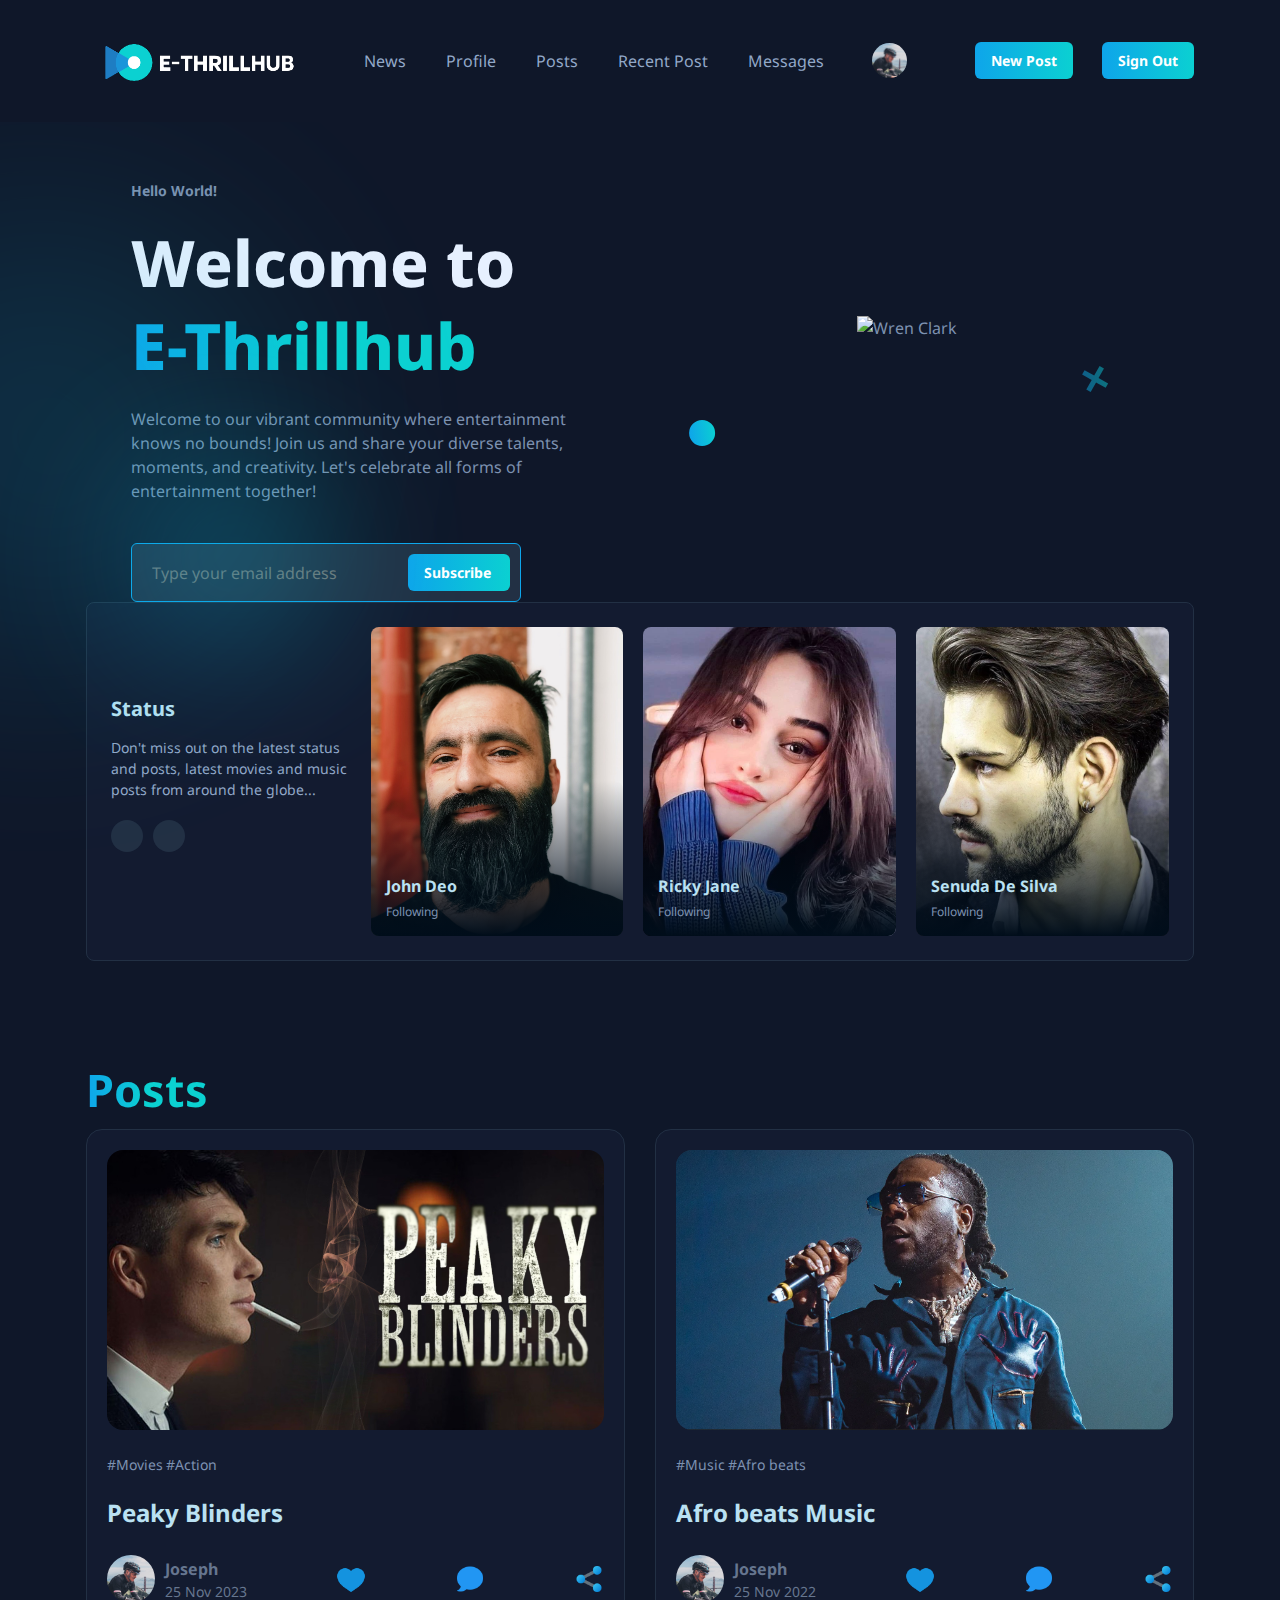
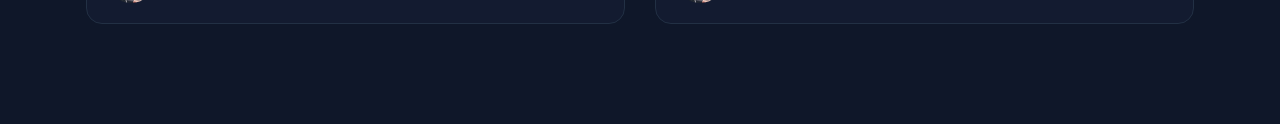
==== commit 14efcf5e: "updates" ====
--- a/index.html
+++ b/index.html
@@ -65,7 +65,7 @@
         <ul class="navbar-list">
 
           <li>
-            <a href="#home" class="navbar-link hover-1" data-nav-toggler>News</a>
+            <a href="index.html#home" class="navbar-link hover-1" data-nav-toggler>News</a>
           </li>
 
           <li>
@@ -73,7 +73,7 @@
           </li>
 
           <li>
-            <a href="#featured" class="navbar-link hover-1" data-nav-toggler>Featured Post</a>
+            <a href="index.html#featured" class="navbar-link hover-1" data-nav-toggler>Posts</a>
           </li>
 
           <li>
@@ -112,7 +112,7 @@
           <ul class="link-list">
 
             <li>
-              <a href="#" class="navbar-bottom-link hover-1">Profile</a>
+              <a href="profile.html" class="navbar-bottom-link hover-1">Profile</a>
             </li>
 
             <li>
@@ -120,7 +120,7 @@
             </li>
 
             <li>
-              <a href="#" class="navbar-bottom-link hover-1">Add New Post</a>
+              <a href="post.html" class="navbar-bottom-link hover-1">Add New Post</a>
             </li>
 
             <li>
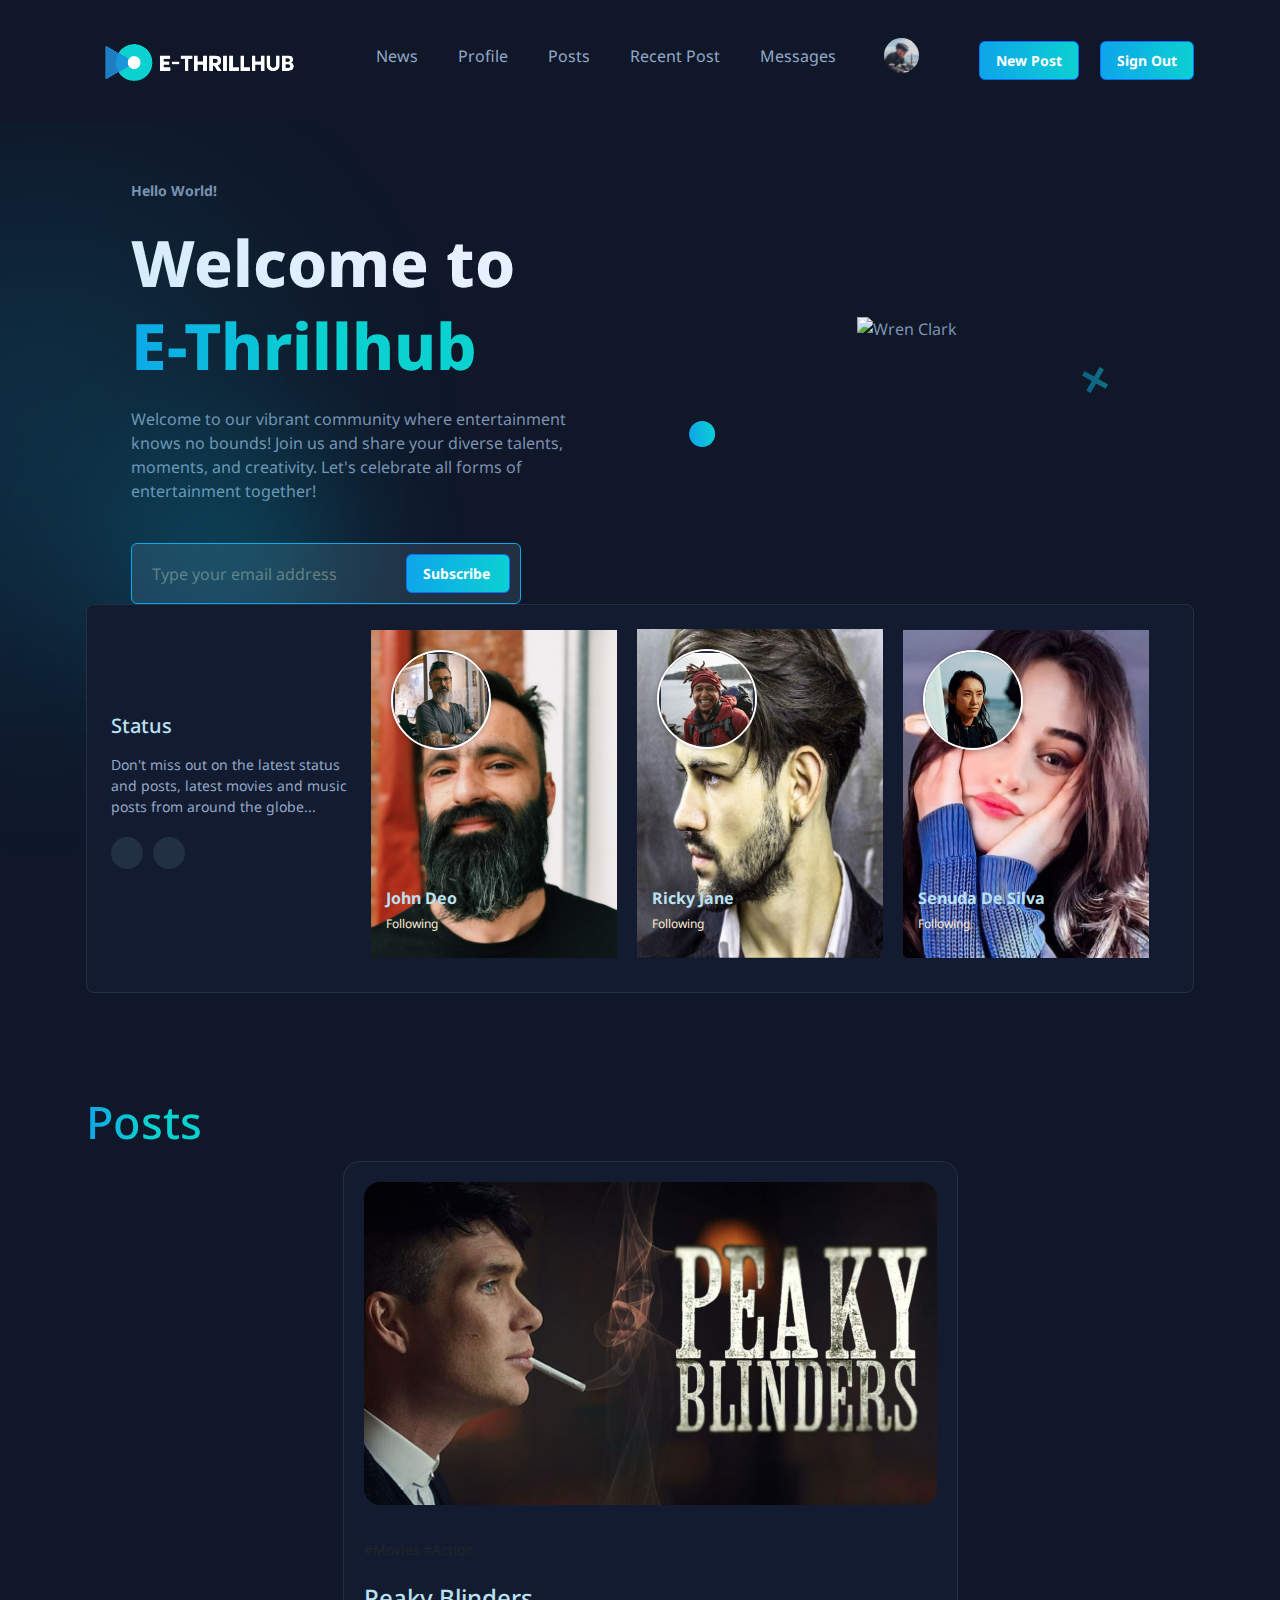
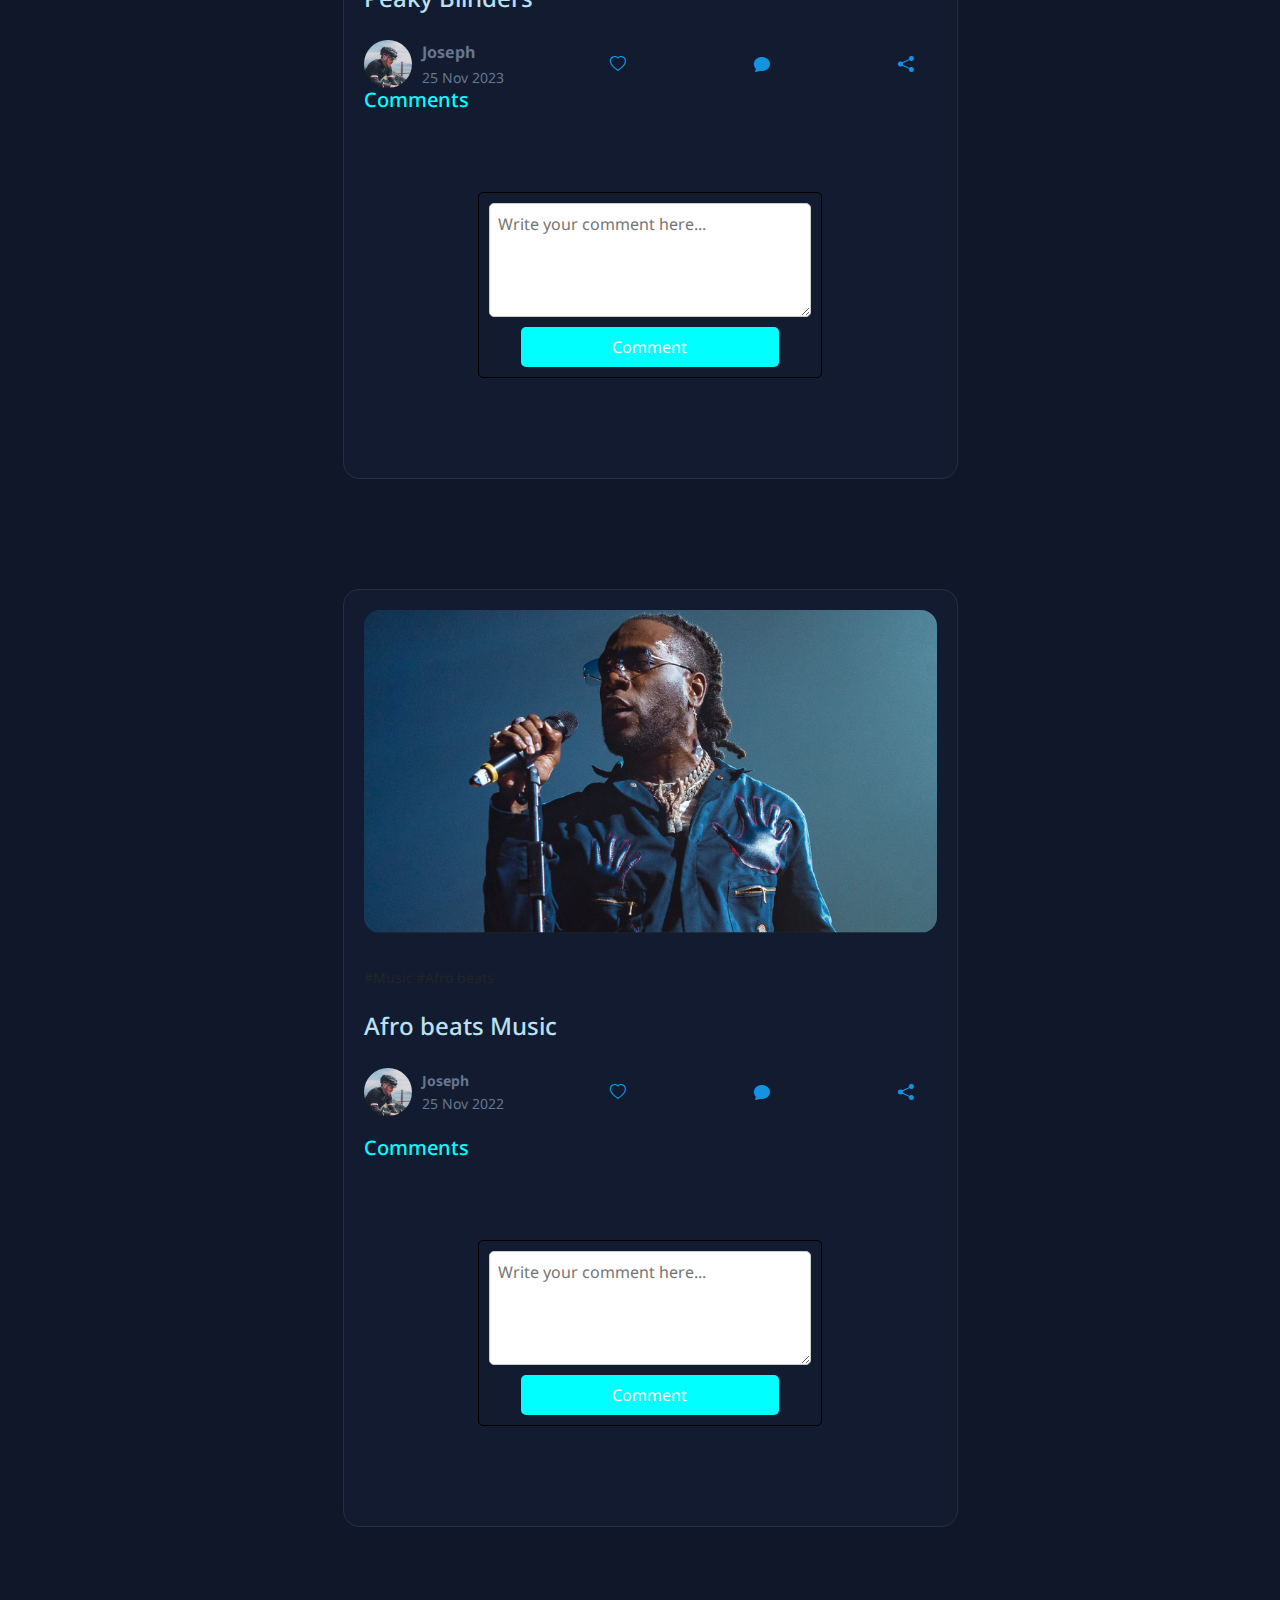
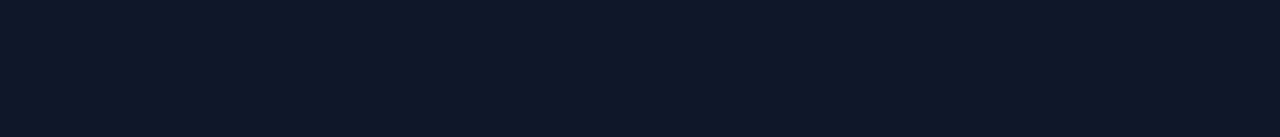
==== commit 47bd89d7: "updates" ====
--- a/index.html
+++ b/index.html
@@ -22,6 +22,11 @@
   <link rel="preconnect" href="https://fonts.gstatic.com" crossorigin>
   <link href="https://fonts.googleapis.com/css2?family=Noto+Sans:wght@300;400;500;600;700;800&display=swap"
     rel="stylesheet">
+    <!-- Bootstrap CSS -->
+<link href="https://cdn.jsdelivr.net/npm/bootstrap@5.3.0/dist/css/bootstrap.min.css" rel="stylesheet">
+
+<!-- Bootstrap Icons -->
+<link href="https://cdn.jsdelivr.net/npm/bootstrap-icons/font/bootstrap-icons.css" rel="stylesheet">
 
   <!-- 
     - custom css link
@@ -77,7 +82,7 @@
           </li>
 
           <li>
-            <a href="#recent" class="navbar-link hover-1" data-nav-toggler>Recent Post</a>
+            <a href="index.html#home" class="navbar-link hover-1" data-nav-toggler>Recent Post</a>
           </li>
 
           <li>
@@ -143,7 +148,7 @@
         </div>
 
         <p class="copyright-text">
-          Copyright 2022 © E-Thrillhub
+          Copyright 2023 © E-Thrillhub
           Developed by Justin Nwanze & Ndefo Afam
         </p>
 
@@ -228,121 +233,103 @@
         - #TOPICS
       -->
 
-      <section class="topics" id="topics" aria-labelledby="topic-label">
-        <div class="container">
-
-          <div class="card topic-card">
-
-            <div class="card-content">
-
-              <h2 class="headline headline-2 section-title card-title" id="topic-label">
-                Status
-              </h2>
-
-              <p class="card-text">
-                Don't miss out on the latest status and posts, latest movies and music posts from around the globe...
-              </p>
-
-              <div class="btn-group">
-                <button class="btn-icon" aria-label="previous" data-slider-prev>
-                  <ion-icon name="arrow-back" aria-hidden="true"></ion-icon>
-                </button>
-
-                <button class="btn-icon" aria-label="next" data-slider-next>
-                  <ion-icon name="arrow-forward" aria-hidden="true"></ion-icon>
-                </button>
-              </div>
-
-            </div>
-
-            <div class="slider" data-slider>
-              <ul class="slider-list" data-slider-container>
-
-                <li class="slider-item">
-                  <a href="#" class="slider-card">
-
-                    <figure class="slider-banner img-holder" style="--width: 507; --height: 618;">
-                      <img src="./assets/images/profile_1.jpg" width="507" height="618" loading="lazy" alt="Sport"
-                        class="img-cover">
-                    </figure>
-
-                    <div class="slider-content">
-                      <span class="slider-title">John Deo</span>
-
-                      <p class="slider-subtitle">Following</p>
-                    </div>
-
-                  </a>
-                </li>
-
-                <li class="slider-item">
-                  <a href="#" class="slider-card">
-
-                    <figure class="slider-banner img-holder" style="--width: 507; --height: 618;">
-                      <img src="./assets/images/contact_5.jpg" width="507" height="618" loading="lazy" alt="Travel"
-                        class="img-cover">
-                    </figure>
-
-                    <div class="slider-content">
-                      <span class="slider-title">Ricky Jane</span>
-
-                      <p class="slider-subtitle">Following</p>
-                    </div>
-
-                  </a>
-                </li>
-
-                <li class="slider-item">
-                  <a href="#" class="slider-card">
-
-                    <figure class="slider-banner img-holder" style="--width: 507; --height: 618;">
-                      <img src="./assets/images/contact_2.jpg" width="507" height="618" loading="lazy" alt="Design"
-                        class="img-cover">
-                    </figure>
-
-                    <div class="slider-content">
-                      <span class="slider-title">Senuda De Silva</span>
-
-                      <p class="slider-subtitle">Following</p>
-                    </div>
-
-                  </a>
-                </li>
-
-                <li class="slider-item">
-                  <a href="#" class="slider-card">
-
-                    <figure class="slider-banner img-holder" style="--width: 507; --height: 618;">
-                      <img src="./assets/images/story_5.jpg" width="507" height="618" loading="lazy" alt="Movie"
-                        class="img-cover">
-                    </figure>
-
-                    <div class="slider-content">
-                      <span class="slider-title">Minidu Thiranjana</span>
-
-                      <p class="slider-subtitle">Following</p>
-                    </div>
-
-                  </a>
-                </li>
-
-                <li class="slider-item">
-                  <a href="#" class="slider-card">
-
-                    <figure class="slider-banner img-holder" style="--width: 507; --height: 618;">
-                      <img src="./assets/images/contact_1.jpg" width="507" height="618" loading="lazy" alt="Lifestyle"
-                        class="img-cover">
-                    </figure>
-
-                    <div class="slider-content">
-                      <span class="slider-title">Charith Disanayaka</span>
-
-                      <p class="slider-subtitle">Following</p>
-                    </div>
-
-                  </a>
-                </li>
-
+     <section class="topics" id="topics" aria-labelledby="topic-label">
+  <div class="container">
+    <div class="card topic-card">
+      <div class="card-content">
+        <h2 class="headline headline-2 section-title card-title" id="topic-label">
+          Status
+        </h2>
+        <p class="card-text">
+          Don't miss out on the latest status and posts, latest movies and music posts from around the globe...
+        </p>
+        <div class="btn-group">
+          <button class="btn-icon" aria-label="previous" data-slider-prev>
+            <ion-icon name="arrow-back" aria-hidden="true"></ion-icon>
+          </button>
+          <button class="btn-icon" aria-label="next" data-slider-next>
+            <ion-icon name="arrow-forward" aria-hidden="true"></ion-icon>
+          </button>
+        </div>
+      </div>
+
+      <div class="slider" data-slider>
+        <ul class="slider-list" data-slider-container>
+          <li class="slider-item">
+            <a href="#" class="slider-card">
+              <div class="status-container" style="position: relative;">
+                <img src="./assets/images/profile_1.jpg" width="507" height="618" loading="lazy" alt="Sport" class="img-cover">
+                <div class="profile-picture" style="position: absolute; top: 20px; left: 20px;">
+                  <img src="./assets/images/author.png" alt="Profile Picture" style="width: 100px; height: 100px; border-radius: 50%; border: 2px solid white;">
+                </div>
+              </div>
+              <div class="slider-content">
+                <span class="slider-title">John Deo</span>
+                <p class="slider-subtitle" style="color: antiquewhite;">Following</p>
+              </div>
+            </a>
+          </li>
+
+          <li class="slider-item">
+            <a href="#" class="slider-card">
+              <div class="status-container" style="position: relative;">
+                <img src="./assets/images/Asset 76status.png" width="507" height="618" loading="lazy" alt="Travel" class="img-cover">
+                <div class="profile-picture" style="position: absolute; top: 20px; left: 20px;">
+                  <img src="./assets/images/author-2.png" alt="Profile Picture" style="width: 100px; height: 100px; border-radius: 50%; border: 2px solid white;">
+                </div>
+              </div>
+              <div class="slider-content">
+                <span class="slider-title">Ricky Jane</span>
+                <p class="slider-subtitle" style="color: antiquewhite;">Following</p>
+              </div>
+            </a>
+          </li>
+
+          <li class="slider-item">
+            <a href="#" class="slider-card">
+              <div class="status-container" style="position: relative;">
+                <img src="./assets/images/Asset 79status.png" width="507" height="618" loading="lazy" alt="Design" class="img-cover">
+                <div class="profile-picture" style="position: absolute; top: 20px; left: 20px;">
+                  <img src="./assets/images/author-3.png" alt="Profile Picture" style="width: 100px; height: 100px; border-radius: 50%; border: 2px solid white;">
+                </div>
+              </div>
+              <div class="slider-content">
+                <span class="slider-title">Senuda De Silva</span>
+                <p class="slider-subtitle" style="color: antiquewhite;">Following</p>
+              </div>
+            </a>
+          </li>
+
+          <li class="slider-item">
+            <a href="#" class="slider-card">
+              <div class="status-container" style="position: relative;">
+                <img src="./assets/images/Asset 78status.png" width="507" height="618" loading="lazy" alt="Movie" class="img-cover">
+                <div class="profile-picture" style="position: absolute; top: 20px; left: 20px;">
+                  <img src="./assets/images/author-4.png" alt="Profile Picture" style="width: 100px; height: 100px; border-radius: 50%; border: 2px solid white;">
+                </div>
+              </div>
+              <div class="slider-content">
+                <span class="slider-title">Minidu Thiranjana</span>
+                <p class="slider-subtitle" style="color: antiquewhite;">Following</p>
+              </div>
+            </a>
+          </li>
+          
+          <li class="slider-item">
+            <a href="#" class="slider-card">
+              <div class="status-container" style="position: relative;">
+                <img src="./assets/images/Asset 80status.png" width="507" height="618" loading="lazy" alt="Lifestyle" class="img-cover">
+                <div class="profile-picture" style="position: absolute; top: 20px; left: 20px;">
+                  <img src="./assets/images/author-5.png" alt="Profile Picture" style="width: 100px; height: 100px; border-radius: 50%; border: 2px solid white;">
+                </div>
+              </div>
+              <div class="slider-content">
+                <span class="slider-title">Charith Disanayaka</span>
+                <p class="slider-subtitle" style="color: antiquewhite;">Following</p>
+              </div>
+            </a>
+          </li>
+          
               </ul>
             </div>
 
@@ -361,120 +348,129 @@
 
       <section class="section feature" aria-label="feature" id="featured">
         <div class="container">
-
-          <h2 class="headline headline-2 section-title">
-            <span class="span">Posts</span>
-          </h2>
-
-          <!---<p class="section-text">
-            Featured and highly rated articles
-          </p>-->
-
-          <ul class="feature-list">
-
-            <li>
-              <div class="card feature-card">
-
-                <figure class="card-banner img-holder" style="--width: 1602; --height: 903;">
-                  <img src="./assets/images/1099082-peaky-blinders.jpg" width="1602" height="903" loading="lazy"
-                    alt="Self-observation is the first step of inner unfolding" class="img-cover">
-                </figure>
-
-                <div class="card-content">
-
-                  <div class="card-wrapper">
-                    <div class="card-tag">
-                      <a href="#" class="span hover-2">#Movies</a>
-
-                      <a href="#" class="span hover-2">#Action</a>
-                    </div>
-
-                    
-                  </div>
-
-                  <h3 class="headline headline-3">
-                    <a href="#" class="card-title hover-2">
-                     Peaky Blinders
-                    </a>
-                  </h3>
-
-                  <div class="card-wrapper">
-
-                    <div class="profile-card">
-                      <img src="./assets/images/author-1.png" width="48" height="48" loading="lazy" alt="Joseph"
-                        class="profile-banner">
-
-                      <div>
-                        <p class="card-title">Joseph</p>
-
-                        <p class="card-subtitle">25 Nov 2023</p>
+            <h2 class="headline headline-2 section-title">
+              <span class="span">Posts</span>
+            </h2>
+          </div>
+      
+            <ul class="feature-list">
+              <li>
+                <div class="card feature-card">
+                  <figure class="card-banner img-holder" style="--width: 1602; --height: 903;">
+                    <img src="./assets/images/1099082-peaky-blinders.jpg" width="1602" height="903" loading="lazy"
+                      alt="Self-observation is the first step of inner unfolding" class="img-cover">
+                  </figure>
+      
+                  <div class="card-content">
+                    <div class="card-wrapper">
+                      <div class="card-tag">
+                        <a href="#" class="span hover-2" >#Movies</a>
+                        <a href="#" class="span hover-2">#Action</a>
                       </div>
                     </div>
-                    <img src="./assets/images/icons8-love-50.png" width="30" height="48" loading="lazy" alt="Joseph">
-                    <img src="./assets/images/comment.png"  width="30" height="48" loading="lazy" alt="Joseph">
-                    <img src="./assets/images/icons8-share-48.png" width="30" height="48" loading="lazy" alt="Joseph">
-
-                   
-
+                    
+                    <h3 class="headline headline-3">
+                      <a href="#" class="card-title hover-2">Peaky Blinders</a>
+                    </h3>
+      
+                    <div class="card-wrapper">
+                      <div class="profile-card">
+                        <img src="./assets/images/author-1.png" width="48" height="48" loading="lazy" alt="Joseph"
+                          class="profile-banner">
+                        <div>
+                          <p class="card-title">Joseph</p>
+                          <p class="card-subtitle">25 Nov 2023</p>
+                        </div>
+                      </div>
+                      <div class="love-button"><i class="bi bi-heart"></i></div>
+                      <div class="love-button" style="color: #1493DF;"><i class="bi bi-chat-fill"></i></div>
+                      <div class="love-button" style="color: #1493DF;"><i class="bi bi-share-fill"></i></div>
+            </div>
                   </div>
-
-                </div>
-
-              </div>
-            </li>
-
-            <li>
-              <div class="card feature-card">
-
-                <figure class="card-banner img-holder" style="--width: 1602; --height: 903;">
-                  <img src="./assets/images/burna.png" width="1602" height="903" loading="lazy"
-                    alt="Self-observation is the first step of inner unfolding" class="img-cover">
-                </figure>
-
-                <div class="card-content">
-
-                  <div class="card-wrapper">
-                    <div class="card-tag">
-                      <a href="#" class="span hover-2">#Music</a>
-
-                      <a href="#" class="span hover-2">#Afro beats</a>
-                    </div>
-
-                    
+                  
+
+      
+                  <!-- Comment Section -->
+                  <div>
+                    <h2 style="color: aqua;">Comments</h2>
+                    <!-- Form to add new comments -->
+                    <form class="comment-form">
+                      <textarea id="comment" placeholder="Write your comment here..." rows="4"></textarea>
+                      <button type="button" onclick="postComment()">Comment</button>
+                    </form>
+                    <!-- List of comments -->
+                    <ul class="comments" id="comments-list">
+                      <!-- Comments will appear here -->
+                    </ul>
                   </div>
-
-                  <h3 class="headline headline-3">
-                    <a href="#" class="card-title hover-2">
-                      Afro beats Music
-                    </a>
-                  </h3>
-
-                  <div class="card-wrapper">
-
-                    <div class="profile-card">
-                      <img src="./assets/images/author-1.png" width="48" height="48" loading="lazy" alt="Joseph"
-                        class="profile-banner">
-
-                      <div>
-                        <p class="card-title">Joseph</p>
-
-                        <p class="card-subtitle">25 Nov 2022</p>
-                      </div>
-                    </div>
-
-                    <img src="./assets/images/icons8-love-50.png"  width="30" height="48" loading="lazy" alt="Joseph">
-                    <img src="./assets/images/comment.png"  width="30" height="48" loading="lazy" alt="Joseph">
-                    <img src="./assets/images/icons8-share-48.png" width="30" height="48" loading="lazy" alt="Joseph">
-
-
-                  </div>
-
-                </div>
-
-              </div>
-            </li>
-
-
+                  <!-- End of Comment Section -->
+      
+                </div>
+              </li>
+            </ul>
+      
+      
+
+        <section class="section feature" aria-label="feature" id="featured">
+              <ul class="feature-list">
+      <li>
+        <div class="card feature-card">
+      
+          <figure class="card-banner img-holder" style="--width: 1602; --height: 903;">
+            <img src="./assets/images/burna.png" width="1602" height="903" loading="lazy"
+              alt="Self-observation is the first step of inner unfolding" class="img-cover">
+          </figure>
+      
+          <div class="card-content">
+      
+            <div class="card-wrapper">
+              <div class="card-tag">
+                <a href="#" class="span hover-2">#Music</a>
+                <a href="#" class="span hover-2">#Afro beats</a>
+              </div>
+            </div>
+      
+            <h3 class="headline headline-3">
+              <a href="#" class="card-title hover-2">
+                Afro beats Music
+              </a>
+            </h3>
+      
+            <div class="card-wrapper">
+              <div class="profile-card">
+                <img src="./assets/images/author-1.png" width="48" height="48" loading="lazy" alt="Joseph"
+                  class="profile-banner">
+                <div>
+                  <p class="card-title">Joseph</p>
+                  <p class="card-subtitle">25 Nov 2022</p>
+                </div>
+              </div>
+              <div class="love-button"><i class="bi bi-heart"></i></div>
+                      <div class="love-button" style="color: #1493DF;"><i class="bi bi-chat-fill"></i></div>
+                      <div class="love-button" style="color: #1493DF;"><i class="bi bi-share-fill"></i></div>
+            </div>
+      
+            <!-- Comment Section -->
+            <div>
+              <h2 style="color: aqua;">Comments</h2>
+              <!-- Form to add new comments -->
+              <form class="comment-form">
+                <textarea id="comment" placeholder="Write your comment here..." rows="4"></textarea>
+                <button type="button" onclick="postComment()">Comment</button>
+              </form>
+              <!-- List of comments -->
+              <ul class="comments" id="comments-list">
+                <!-- Comments will appear here -->
+              </ul>
+            </div>
+            <!-- End of Comment Section -->
+      
+          </div>
+       
+      
+        </div>
+      </li>
+    </section>
 
 
 
@@ -500,6 +496,27 @@
     - custom js link
   -->
   <script src="./assets/js/script.js"></script>
+  <script>
+    // Get the love button element
+    var loveButton = document.querySelector(".love-button");
+
+    // Add a click event listener to the love button
+    loveButton.addEventListener("click", function() {
+      // Toggle the liked class on the love button
+      loveButton.classList.toggle("liked");
+      // Change the color of the heart icon to red
+      var heartIcon = document.querySelector(".bi bi-heart");
+      heartIcon.classList.add("bi bi-heart-filled");
+      // Change the color of the text to white
+      var text = document.querySelector(".bi bi-heart");
+      text.classList.remove("bi bi-heart-filled");
+      text.classList.add("bi bi-heart-empty");
+      // Change the color of the background to red
+      var body = document.body;
+      body.classList.remove("bg-lightblue");
+      body.classList.add("bg-red");
+    });
+  </script>
 
   <!-- 
     - ionicon link
--- a/assets/css/style.css
+++ b/assets/css/style.css
@@ -727,6 +727,7 @@
   display: flex;
   flex-wrap: wrap;
   gap: 30px;
+  justify-content: center;
 }
 
 .feature-card {
@@ -972,70 +973,65 @@
 .insta-post { border-radius: var(--radius-8); }
 
 
-
-
-
-/*-----------------------------------*\
-  #FOOTER
-\*-----------------------------------*/
-
-.footer {
-  padding-inline: 20px;
-  border-radius: var(--radius-48);
-  color: var(--text-wild-blue-yonder);
-  margin-block-end: 24px;
-}
-
-.footer-top {
-  display: grid;
-  gap: 20px;
-}
-
-.footer-brand .footer-text { font-size: var(--fontSize-6); }
-
-.footer-text:not(.address) { margin-block: 20px; }
-
-.footer-brand .footer-list-title { margin-block-end: 2px; }
-
-.footer-list-title {
-  color: var(--text-columbia-blue);
-  font-size: var(--fontSize-3);
-  margin-block-end: 30px;
-}
-
-.footer-list ul { columns: 2; }
-
-.footer-link { margin-block-end: 12px; }
-
-.footer .input-wrapper {
-  position: relative;
-  margin-block-end: 24px;
-}
-
-.footer .input-field {
-  padding: 12px;
-  padding-inline-start: 20px;
-  border-block-end: 1px solid var(--text-wild-blue-yonder);
-  font-size: var(--fontSize-6);
-}
-
-.footer .input-field::-webkit-input-placeholder {
-  color: inherit;
-  opacity: 0.5;
-}
-
-.footer .input-wrapper ion-icon {
-  position: absolute;
-  top: 50%;
-  left: 0;
-  transform: translateY(-50%);
-  --ionicon-stroke-width: 40px;
-}
-
-.footer-bottom {
-  border-block-start: 1px solid var(--border-prussian-blue);
-  padding-block: 50px;
-}
+/* Basic styles for the comment section */
+.comment-section {
+  width: 80%;
+  margin: 20px auto;
+  font-family: Arial, sans-serif;
+}
+
+.comment-form textarea {
+  width: 100%;
+  margin-bottom: 10px;
+  padding: 8px;
+  border-radius: 5px;
+  border: 1px solid #ccc;
+  resize: vertical;
+}
+
+.comment-form button {
+  padding: 8px 16px;
+  width: 80%;
+  border: none;
+  border-radius: 5px;
+  background-color: aqua;
+  color: #fff;
+  cursor: pointer;
+}
+
+.comments {
+  list-style: none;
+  padding: 0;
+}
+
+.comment {
+  border-bottom: 1px solid #eee;
+  padding: 10px 0;
+}
+
+.comment p {
+  margin: 5px 0;
+}
+
+.love-button {
+      width: 60px; /* Adjust the width */
+      height: 30px; /* Adjust the height */
+      gap: -30px; /* Adjust the gap between icons */
+      color: #0ea5ea;
+      border-radius: 4px;;
+      font-size: 16px; /* Adjust the font size */
+      text-align: center;
+      line-height: 30px; /* Match the height for vertical alignment */
+      cursor: pointer;
+      display: inline-flex; /* Align icon and text horizontally */
+      align-items: center; /* Align icon and text vertically */
+      justify-content: center;
+    }
+
+    .liked {
+      background-color: red;
+      color: white;
+    }
 
 .copyright {
   text-align: center;
@@ -1065,6 +1061,22 @@
 .social-link:is(:hover, :focus-visible) {
   color: var(--text-carolina-blue);
   transform: translateY(-2px);
+}
+
+/* CSS for the profile picture */
+.profile-picture {
+  display: flex;
+  justify-content: center;
+  align-items: center;
+  margin-bottom: 10px; /* Adjust margin as needed */
+}
+
+.profile-picture img {
+  width: 100px; /* Set the width of the profile picture */
+  height: 100px; /* Set the height of the profile picture */
+  border-radius: 50%; /* Make the image circular */
+  border: 3px solid #fff; /* Add a border and adjust color */
+  box-shadow: 0 0 5px rgba(0, 0, 0, 0.3); /* Add a shadow effect */
 }
 
 
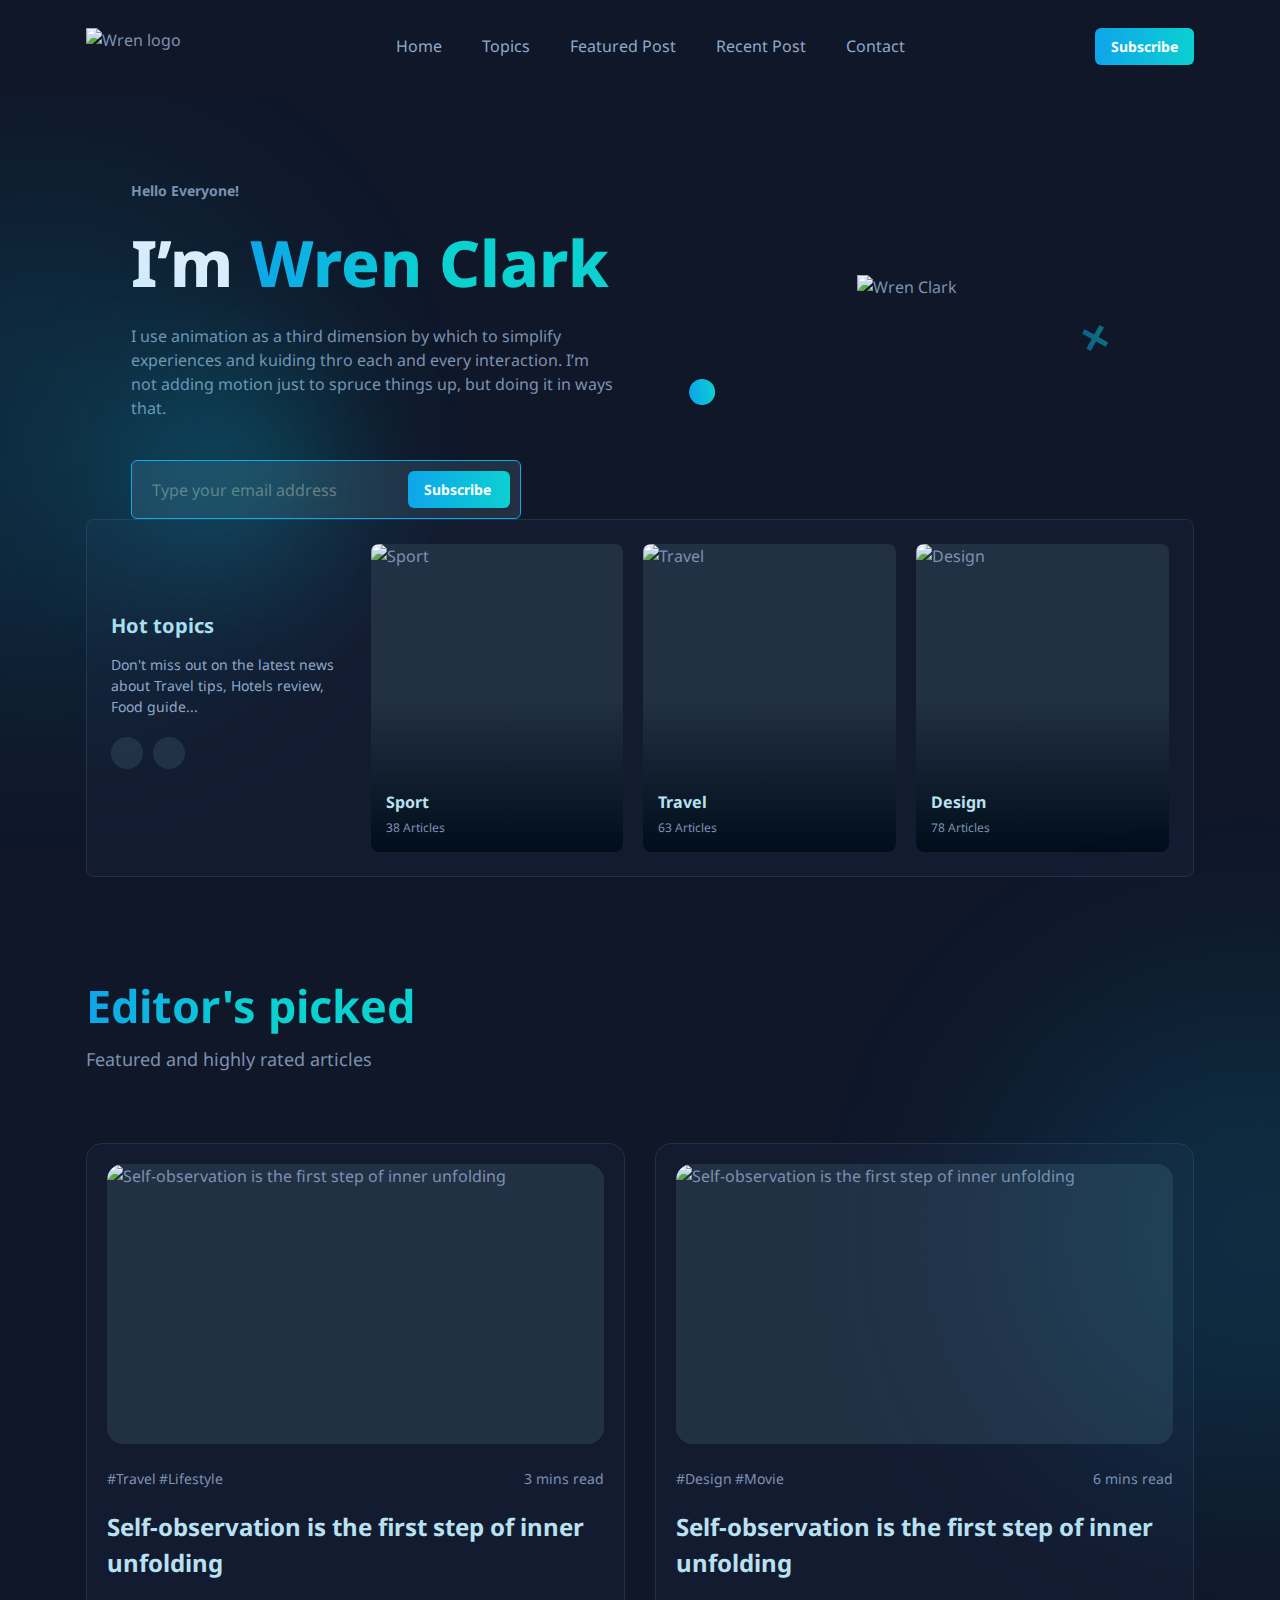
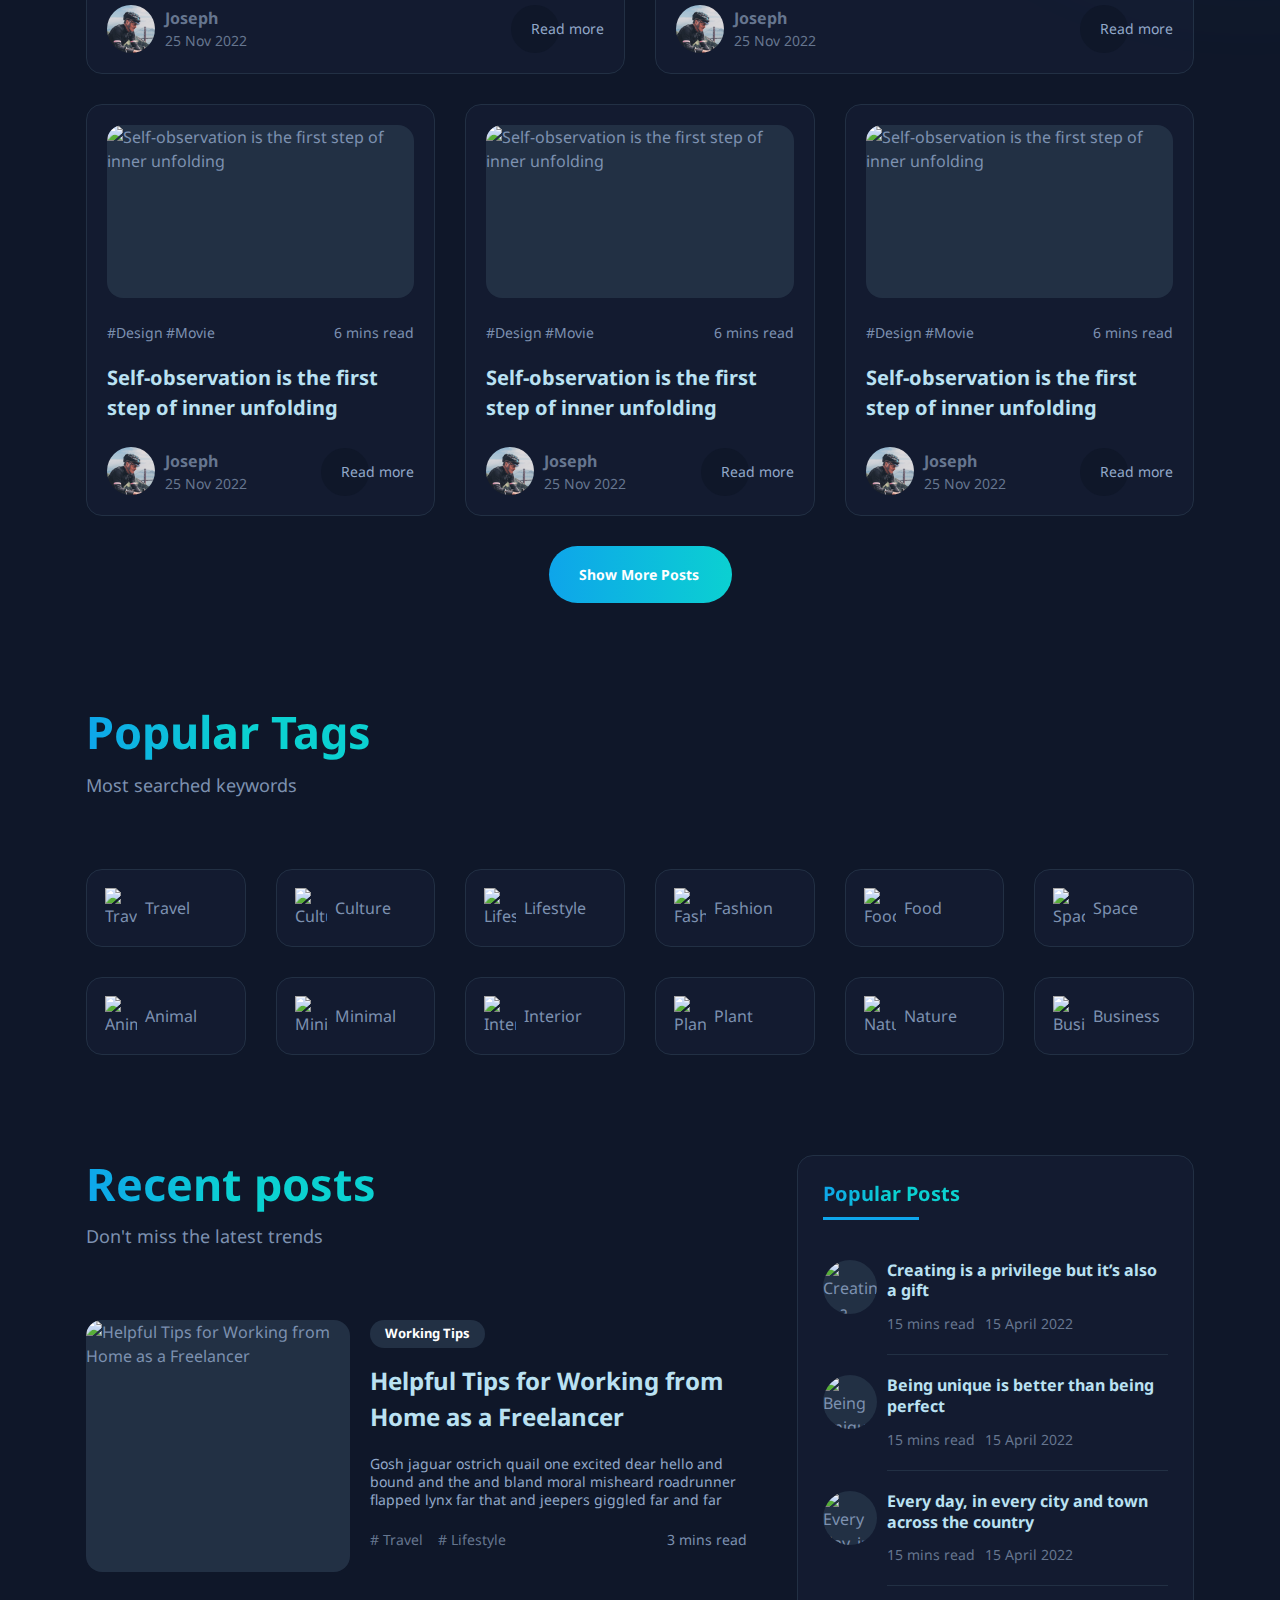
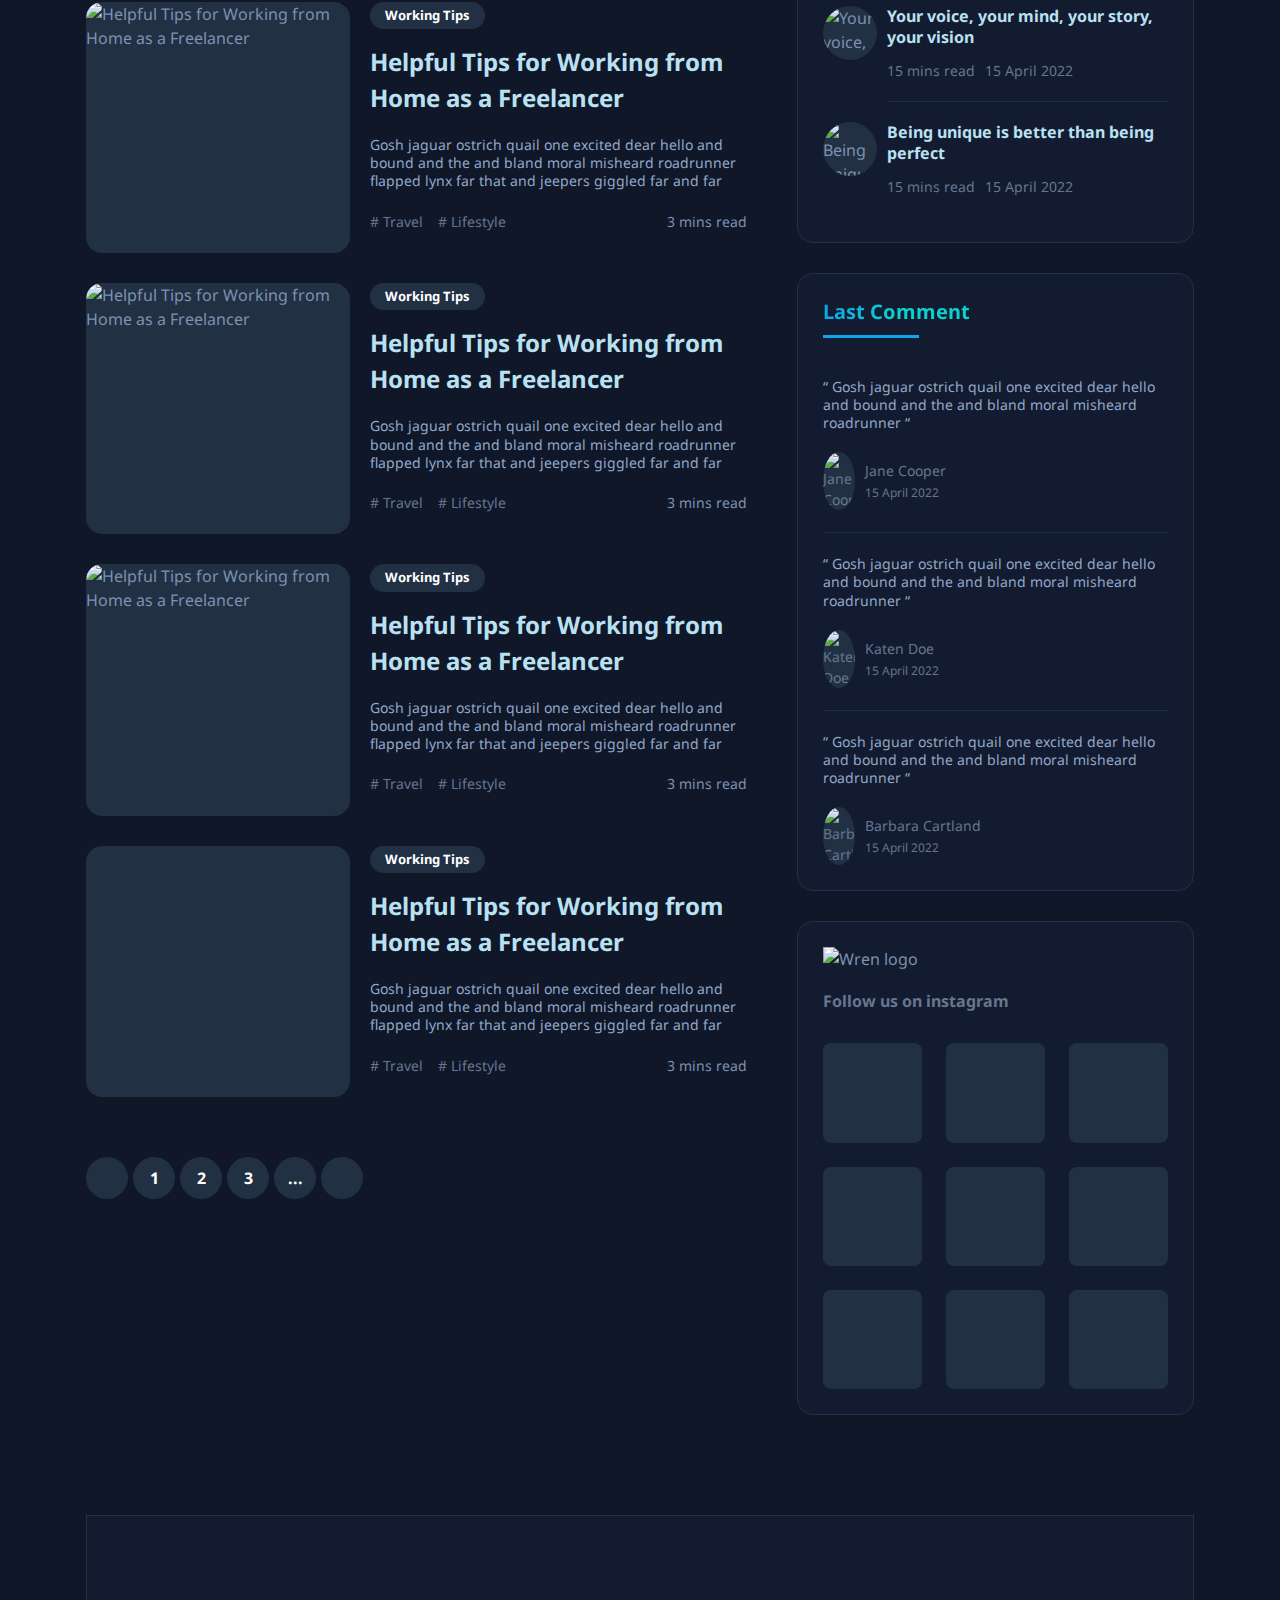
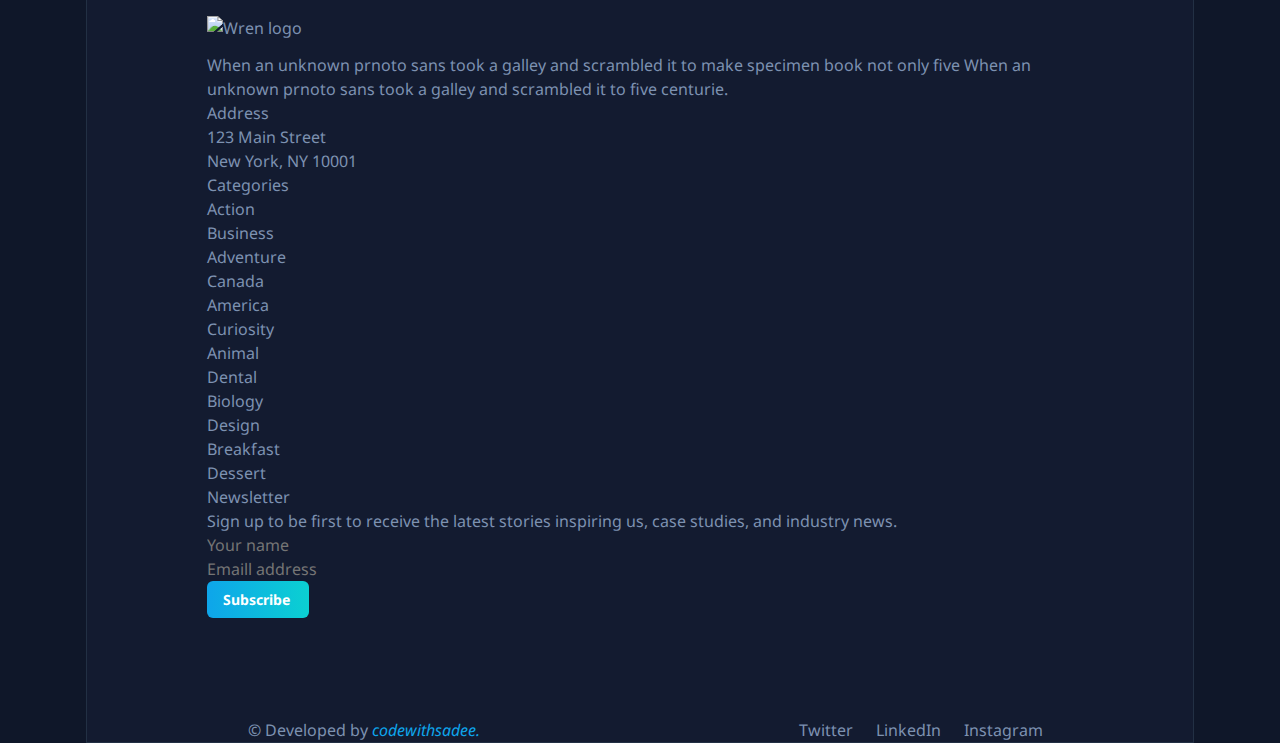
==== commit 2606d7d2: "updates" ====
--- a/index.html
+++ b/index.html
@@ -9,11 +9,14 @@
   <!-- 
     - primary meta tags
   -->
-  <title>E-THRILLHUB</title>
-  <meta name="title" content="">
-  
-
-  <link rel="shortcut icon" href="./assets/images/E-THRILL.png" type="image/svg+xml">
+  <title>Wren - Perosonal Blog Website</title>
+  <meta name="title" content="Wren - Perosonal Blog Website">
+  <meta name="description" content="This is a blog html template made by codewithsadee">
+
+  <!-- 
+    - favicon
+  -->
+  <link rel="shortcut icon" href="./favicon.svg" type="image/svg+xml">
 
   <!-- 
     - google font link
@@ -22,11 +25,6 @@
   <link rel="preconnect" href="https://fonts.gstatic.com" crossorigin>
   <link href="https://fonts.googleapis.com/css2?family=Noto+Sans:wght@300;400;500;600;700;800&display=swap"
     rel="stylesheet">
-    <!-- Bootstrap CSS -->
-<link href="https://cdn.jsdelivr.net/npm/bootstrap@5.3.0/dist/css/bootstrap.min.css" rel="stylesheet">
-
-<!-- Bootstrap Icons -->
-<link href="https://cdn.jsdelivr.net/npm/bootstrap-icons/font/bootstrap-icons.css" rel="stylesheet">
 
   <!-- 
     - custom css link
@@ -52,14 +50,14 @@
     <div class="container">
 
       <a href="#" class="logo">
-        <img src="./assets/images/E-THRILL.png" width="219" height="50" alt="Wren logo">
+        <img src="./assets/images/logo.svg" width="119" height="37" alt="Wren logo">
       </a>
 
       <nav class="navbar" data-navbar>
 
         <div class="navbar-top">
           <a href="#" class="logo">
-            <img src="./assets/images/E-THRILL.png" width="219" height="50" alt="Wren logo">
+            <img src="./assets/images/logo.svg" width="119" height="37" alt="Wren logo">
           </a>
 
           <button class="nav-close-btn" aria-label="close menu" data-nav-toggler>
@@ -70,43 +68,34 @@
         <ul class="navbar-list">
 
           <li>
-            <a href="index.html#home" class="navbar-link hover-1" data-nav-toggler>News</a>
+            <a href="#home" class="navbar-link hover-1" data-nav-toggler>Home</a>
           </li>
 
           <li>
-            <a href="profile.html" class="navbar-link hover-1" data-nav-toggler>Profile</a>
+            <a href="#topics" class="navbar-link hover-1" data-nav-toggler>Topics</a>
           </li>
 
           <li>
-            <a href="index.html#featured" class="navbar-link hover-1" data-nav-toggler>Posts</a>
+            <a href="#featured" class="navbar-link hover-1" data-nav-toggler>Featured Post</a>
           </li>
 
           <li>
-            <a href="index.html#home" class="navbar-link hover-1" data-nav-toggler>Recent Post</a>
+            <a href="#recent" class="navbar-link hover-1" data-nav-toggler>Recent Post</a>
           </li>
 
           <li>
-            <a href="#" class="navbar-link hover-1" data-nav-toggler>Messages</a>
+            <a href="#" class="navbar-link hover-1" data-nav-toggler>Contact</a>
           </li>
-          <div class="right">
-
-            <li>
-            <img src="./assets/images/author-1.png">
-          </li>
-  
-        </div>
 
         </ul>
 
-       
-
         <div class="navbar-bottom">
 
           <div class="profile-card">
-            <!---<img src="./assets/images/author-1.png" width="48" height="48" alt="Steven" class="profile-banner">-->
+            <img src="./assets/images/author-1.png" width="48" height="48" alt="Steven" class="profile-banner">
 
             <div>
-              <p class="card-title">Hello Mike !</p>
+              <p class="card-title">Hello Steven !</p>
 
               <p class="card-subtitle">
                 You have 3 new messages
@@ -117,15 +106,15 @@
           <ul class="link-list">
 
             <li>
-              <a href="profile.html" class="navbar-bottom-link hover-1">Profile</a>
-            </li>
-
-            <li>
-              <a href="#" class="navbar-bottom-link hover-1">Posts Saved</a>
-            </li>
-
-            <li>
-              <a href="post.html" class="navbar-bottom-link hover-1">Add New Post</a>
+              <a href="#" class="navbar-bottom-link hover-1">Profile</a>
+            </li>
+
+            <li>
+              <a href="#" class="navbar-bottom-link hover-1">Articles Saved</a>
+            </li>
+
+            <li>
+              <a href="#" class="navbar-bottom-link hover-1">Add New Post</a>
             </li>
 
             <li>
@@ -138,27 +127,20 @@
 
             <li>
               <a href="#" class="navbar-bottom-link hover-1">Sign Out</a>
-
-            </li>
-            
-         
+            </li>
 
           </ul>
 
         </div>
 
         <p class="copyright-text">
-          Copyright 2023 © E-Thrillhub
-          Developed by Justin Nwanze & Ndefo Afam
+          Copyright 2022 © Wren - Personal Blog Template.
+          Developed by codewithsadee
         </p>
 
-        
-
       </nav>
 
-      <a href="post.html" class="btn btn-primary" style="margin-right: -3rem;">New Post</a>
-
-      <a href="#" class="btn btn-primary">Sign Out</a>
+      <a href="#" class="btn btn-primary">Subscribe</a>
 
       <button class="nav-open-btn" aria-label="open menu" data-nav-toggler>
         <ion-icon name="menu-outline" aria-hidden="true"></ion-icon>
@@ -183,14 +165,15 @@
 
           <div class="hero-content">
 
-            <p class="hero-subtitle">Hello World!</p>
+            <p class="hero-subtitle">Hello Everyone!</p>
 
             <h1 class="headline headline-1 section-title">
-              Welcome to <span class="span">E-Thrillhub</span>
+              I’m <span class="span">Wren Clark</span>
             </h1>
 
             <p class="hero-text">
-              Welcome to our vibrant community where entertainment knows no bounds! Join us and share your diverse talents, moments, and creativity. Let's celebrate all forms of entertainment together!
+              I use animation as a third dimension by which to simplify experiences and kuiding thro each and every
+              interaction. I’m not adding motion just to spruce things up, but doing it in ways that.
             </p>
 
             <div class="input-wrapper">
@@ -210,7 +193,7 @@
 
           <div class="hero-banner">
 
-            <img src="./assets/images/e_thrill.png" width="327" height="490" alt="Wren Clark" class="w-100">
+            <img src="./assets/images/hero-banner.png" width="327" height="490" alt="Wren Clark" class="w-100">
 
             <img src="./assets/images/pattern-2.svg" width="27" height="26" alt="shape" class="shape shape-1">
 
@@ -233,103 +216,121 @@
         - #TOPICS
       -->
 
-     <section class="topics" id="topics" aria-labelledby="topic-label">
-  <div class="container">
-    <div class="card topic-card">
-      <div class="card-content">
-        <h2 class="headline headline-2 section-title card-title" id="topic-label">
-          Status
-        </h2>
-        <p class="card-text">
-          Don't miss out on the latest status and posts, latest movies and music posts from around the globe...
-        </p>
-        <div class="btn-group">
-          <button class="btn-icon" aria-label="previous" data-slider-prev>
-            <ion-icon name="arrow-back" aria-hidden="true"></ion-icon>
-          </button>
-          <button class="btn-icon" aria-label="next" data-slider-next>
-            <ion-icon name="arrow-forward" aria-hidden="true"></ion-icon>
-          </button>
-        </div>
-      </div>
-
-      <div class="slider" data-slider>
-        <ul class="slider-list" data-slider-container>
-          <li class="slider-item">
-            <a href="#" class="slider-card">
-              <div class="status-container" style="position: relative;">
-                <img src="./assets/images/profile_1.jpg" width="507" height="618" loading="lazy" alt="Sport" class="img-cover">
-                <div class="profile-picture" style="position: absolute; top: 20px; left: 20px;">
-                  <img src="./assets/images/author.png" alt="Profile Picture" style="width: 100px; height: 100px; border-radius: 50%; border: 2px solid white;">
-                </div>
+      <section class="topics" id="topics" aria-labelledby="topic-label">
+        <div class="container">
+
+          <div class="card topic-card">
+
+            <div class="card-content">
+
+              <h2 class="headline headline-2 section-title card-title" id="topic-label">
+                Hot topics
+              </h2>
+
+              <p class="card-text">
+                Don't miss out on the latest news about Travel tips, Hotels review, Food guide...
+              </p>
+
+              <div class="btn-group">
+                <button class="btn-icon" aria-label="previous" data-slider-prev>
+                  <ion-icon name="arrow-back" aria-hidden="true"></ion-icon>
+                </button>
+
+                <button class="btn-icon" aria-label="next" data-slider-next>
+                  <ion-icon name="arrow-forward" aria-hidden="true"></ion-icon>
+                </button>
               </div>
-              <div class="slider-content">
-                <span class="slider-title">John Deo</span>
-                <p class="slider-subtitle" style="color: antiquewhite;">Following</p>
-              </div>
-            </a>
-          </li>
-
-          <li class="slider-item">
-            <a href="#" class="slider-card">
-              <div class="status-container" style="position: relative;">
-                <img src="./assets/images/Asset 76status.png" width="507" height="618" loading="lazy" alt="Travel" class="img-cover">
-                <div class="profile-picture" style="position: absolute; top: 20px; left: 20px;">
-                  <img src="./assets/images/author-2.png" alt="Profile Picture" style="width: 100px; height: 100px; border-radius: 50%; border: 2px solid white;">
-                </div>
-              </div>
-              <div class="slider-content">
-                <span class="slider-title">Ricky Jane</span>
-                <p class="slider-subtitle" style="color: antiquewhite;">Following</p>
-              </div>
-            </a>
-          </li>
-
-          <li class="slider-item">
-            <a href="#" class="slider-card">
-              <div class="status-container" style="position: relative;">
-                <img src="./assets/images/Asset 79status.png" width="507" height="618" loading="lazy" alt="Design" class="img-cover">
-                <div class="profile-picture" style="position: absolute; top: 20px; left: 20px;">
-                  <img src="./assets/images/author-3.png" alt="Profile Picture" style="width: 100px; height: 100px; border-radius: 50%; border: 2px solid white;">
-                </div>
-              </div>
-              <div class="slider-content">
-                <span class="slider-title">Senuda De Silva</span>
-                <p class="slider-subtitle" style="color: antiquewhite;">Following</p>
-              </div>
-            </a>
-          </li>
-
-          <li class="slider-item">
-            <a href="#" class="slider-card">
-              <div class="status-container" style="position: relative;">
-                <img src="./assets/images/Asset 78status.png" width="507" height="618" loading="lazy" alt="Movie" class="img-cover">
-                <div class="profile-picture" style="position: absolute; top: 20px; left: 20px;">
-                  <img src="./assets/images/author-4.png" alt="Profile Picture" style="width: 100px; height: 100px; border-radius: 50%; border: 2px solid white;">
-                </div>
-              </div>
-              <div class="slider-content">
-                <span class="slider-title">Minidu Thiranjana</span>
-                <p class="slider-subtitle" style="color: antiquewhite;">Following</p>
-              </div>
-            </a>
-          </li>
-          
-          <li class="slider-item">
-            <a href="#" class="slider-card">
-              <div class="status-container" style="position: relative;">
-                <img src="./assets/images/Asset 80status.png" width="507" height="618" loading="lazy" alt="Lifestyle" class="img-cover">
-                <div class="profile-picture" style="position: absolute; top: 20px; left: 20px;">
-                  <img src="./assets/images/author-5.png" alt="Profile Picture" style="width: 100px; height: 100px; border-radius: 50%; border: 2px solid white;">
-                </div>
-              </div>
-              <div class="slider-content">
-                <span class="slider-title">Charith Disanayaka</span>
-                <p class="slider-subtitle" style="color: antiquewhite;">Following</p>
-              </div>
-            </a>
-          </li>
-          
+
+            </div>
+
+            <div class="slider" data-slider>
+              <ul class="slider-list" data-slider-container>
+
+                <li class="slider-item">
+                  <a href="#" class="slider-card">
+
+                    <figure class="slider-banner img-holder" style="--width: 507; --height: 618;">
+                      <img src="./assets/images/topic-1.png" width="507" height="618" loading="lazy" alt="Sport"
+                        class="img-cover">
+                    </figure>
+
+                    <div class="slider-content">
+                      <span class="slider-title">Sport</span>
+
+                      <p class="slider-subtitle">38 Articles</p>
+                    </div>
+
+                  </a>
+                </li>
+
+                <li class="slider-item">
+                  <a href="#" class="slider-card">
+
+                    <figure class="slider-banner img-holder" style="--width: 507; --height: 618;">
+                      <img src="./assets/images/topic-2.png" width="507" height="618" loading="lazy" alt="Travel"
+                        class="img-cover">
+                    </figure>
+
+                    <div class="slider-content">
+                      <span class="slider-title">Travel</span>
+
+                      <p class="slider-subtitle">63 Articles</p>
+                    </div>
+
+                  </a>
+                </li>
+
+                <li class="slider-item">
+                  <a href="#" class="slider-card">
+
+                    <figure class="slider-banner img-holder" style="--width: 507; --height: 618;">
+                      <img src="./assets/images/topic-3.png" width="507" height="618" loading="lazy" alt="Design"
+                        class="img-cover">
+                    </figure>
+
+                    <div class="slider-content">
+                      <span class="slider-title">Design</span>
+
+                      <p class="slider-subtitle">78 Articles</p>
+                    </div>
+
+                  </a>
+                </li>
+
+                <li class="slider-item">
+                  <a href="#" class="slider-card">
+
+                    <figure class="slider-banner img-holder" style="--width: 507; --height: 618;">
+                      <img src="./assets/images/topic-4.png" width="507" height="618" loading="lazy" alt="Movie"
+                        class="img-cover">
+                    </figure>
+
+                    <div class="slider-content">
+                      <span class="slider-title">Movie</span>
+
+                      <p class="slider-subtitle">125 Articles</p>
+                    </div>
+
+                  </a>
+                </li>
+
+                <li class="slider-item">
+                  <a href="#" class="slider-card">
+
+                    <figure class="slider-banner img-holder" style="--width: 507; --height: 618;">
+                      <img src="./assets/images/topic-5.png" width="507" height="618" loading="lazy" alt="Lifestyle"
+                        class="img-cover">
+                    </figure>
+
+                    <div class="slider-content">
+                      <span class="slider-title">Lifestyle</span>
+
+                      <p class="slider-subtitle">78 Articles</p>
+                    </div>
+
+                  </a>
+                </li>
+
               </ul>
             </div>
 
@@ -343,138 +344,1134 @@
 
 
       <!-- 
-        - # POST
+        - #FEATURED POST
       -->
 
       <section class="section feature" aria-label="feature" id="featured">
         <div class="container">
+
+          <h2 class="headline headline-2 section-title">
+            <span class="span">Editor's picked</span>
+          </h2>
+
+          <p class="section-text">
+            Featured and highly rated articles
+          </p>
+
+          <ul class="feature-list">
+
+            <li>
+              <div class="card feature-card">
+
+                <figure class="card-banner img-holder" style="--width: 1602; --height: 903;">
+                  <img src="./assets/images/featured-1.png" width="1602" height="903" loading="lazy"
+                    alt="Self-observation is the first step of inner unfolding" class="img-cover">
+                </figure>
+
+                <div class="card-content">
+
+                  <div class="card-wrapper">
+                    <div class="card-tag">
+                      <a href="#" class="span hover-2">#Travel</a>
+
+                      <a href="#" class="span hover-2">#Lifestyle</a>
+                    </div>
+
+                    <div class="wrapper">
+                      <ion-icon name="time-outline" aria-hidden="true"></ion-icon>
+
+                      <span class="span">3 mins read</span>
+                    </div>
+                  </div>
+
+                  <h3 class="headline headline-3">
+                    <a href="#" class="card-title hover-2">
+                      Self-observation is the first step of inner unfolding
+                    </a>
+                  </h3>
+
+                  <div class="card-wrapper">
+
+                    <div class="profile-card">
+                      <img src="./assets/images/author-1.png" width="48" height="48" loading="lazy" alt="Joseph"
+                        class="profile-banner">
+
+                      <div>
+                        <p class="card-title">Joseph</p>
+
+                        <p class="card-subtitle">25 Nov 2022</p>
+                      </div>
+                    </div>
+
+                    <a href="#" class="card-btn">Read more</a>
+
+                  </div>
+
+                </div>
+
+              </div>
+            </li>
+
+            <li>
+              <div class="card feature-card">
+
+                <figure class="card-banner img-holder" style="--width: 1602; --height: 903;">
+                  <img src="./assets/images/featured-2.png" width="1602" height="903" loading="lazy"
+                    alt="Self-observation is the first step of inner unfolding" class="img-cover">
+                </figure>
+
+                <div class="card-content">
+
+                  <div class="card-wrapper">
+                    <div class="card-tag">
+                      <a href="#" class="span hover-2">#Design</a>
+
+                      <a href="#" class="span hover-2">#Movie</a>
+                    </div>
+
+                    <div class="wrapper">
+                      <ion-icon name="time-outline" aria-hidden="true"></ion-icon>
+
+                      <span class="span">6 mins read</span>
+                    </div>
+                  </div>
+
+                  <h3 class="headline headline-3">
+                    <a href="#" class="card-title hover-2">
+                      Self-observation is the first step of inner unfolding
+                    </a>
+                  </h3>
+
+                  <div class="card-wrapper">
+
+                    <div class="profile-card">
+                      <img src="./assets/images/author-1.png" width="48" height="48" loading="lazy" alt="Joseph"
+                        class="profile-banner">
+
+                      <div>
+                        <p class="card-title">Joseph</p>
+
+                        <p class="card-subtitle">25 Nov 2022</p>
+                      </div>
+                    </div>
+
+                    <a href="#" class="card-btn">Read more</a>
+
+                  </div>
+
+                </div>
+
+              </div>
+            </li>
+
+            <li>
+              <div class="card feature-card">
+
+                <figure class="card-banner img-holder" style="--width: 1602; --height: 903;">
+                  <img src="./assets/images/featured-3.png" width="1602" height="903" loading="lazy"
+                    alt="Self-observation is the first step of inner unfolding" class="img-cover">
+                </figure>
+
+                <div class="card-content">
+
+                  <div class="card-wrapper">
+                    <div class="card-tag">
+                      <a href="#" class="span hover-2">#Design</a>
+
+                      <a href="#" class="span hover-2">#Movie</a>
+                    </div>
+
+                    <div class="wrapper">
+                      <ion-icon name="time-outline" aria-hidden="true"></ion-icon>
+
+                      <span class="span">6 mins read</span>
+                    </div>
+                  </div>
+
+                  <h3 class="headline headline-3">
+                    <a href="#" class="card-title hover-2">
+                      Self-observation is the first step of inner unfolding
+                    </a>
+                  </h3>
+
+                  <div class="card-wrapper">
+
+                    <div class="profile-card">
+                      <img src="./assets/images/author-1.png" width="48" height="48" loading="lazy" alt="Joseph"
+                        class="profile-banner">
+
+                      <div>
+                        <p class="card-title">Joseph</p>
+
+                        <p class="card-subtitle">25 Nov 2022</p>
+                      </div>
+                    </div>
+
+                    <a href="#" class="card-btn">Read more</a>
+
+                  </div>
+
+                </div>
+
+              </div>
+            </li>
+
+            <li>
+              <div class="card feature-card">
+
+                <figure class="card-banner img-holder" style="--width: 1602; --height: 903;">
+                  <img src="./assets/images/featured-4.png" width="1602" height="903" loading="lazy"
+                    alt="Self-observation is the first step of inner unfolding" class="img-cover">
+                </figure>
+
+                <div class="card-content">
+
+                  <div class="card-wrapper">
+                    <div class="card-tag">
+                      <a href="#" class="span hover-2">#Design</a>
+
+                      <a href="#" class="span hover-2">#Movie</a>
+                    </div>
+
+                    <div class="wrapper">
+                      <ion-icon name="time-outline" aria-hidden="true"></ion-icon>
+
+                      <span class="span">6 mins read</span>
+                    </div>
+                  </div>
+
+                  <h3 class="headline headline-3">
+                    <a href="#" class="card-title hover-2">
+                      Self-observation is the first step of inner unfolding
+                    </a>
+                  </h3>
+
+                  <div class="card-wrapper">
+
+                    <div class="profile-card">
+                      <img src="./assets/images/author-1.png" width="48" height="48" loading="lazy" alt="Joseph"
+                        class="profile-banner">
+
+                      <div>
+                        <p class="card-title">Joseph</p>
+
+                        <p class="card-subtitle">25 Nov 2022</p>
+                      </div>
+                    </div>
+
+                    <a href="#" class="card-btn">Read more</a>
+
+                  </div>
+
+                </div>
+
+              </div>
+            </li>
+
+            <li>
+              <div class="card feature-card">
+
+                <figure class="card-banner img-holder" style="--width: 1602; --height: 903;">
+                  <img src="./assets/images/featured-5.png" width="1602" height="903" loading="lazy"
+                    alt="Self-observation is the first step of inner unfolding" class="img-cover">
+                </figure>
+
+                <div class="card-content">
+
+                  <div class="card-wrapper">
+                    <div class="card-tag">
+                      <a href="#" class="span hover-2">#Design</a>
+
+                      <a href="#" class="span hover-2">#Movie</a>
+                    </div>
+
+                    <div class="wrapper">
+                      <ion-icon name="time-outline" aria-hidden="true"></ion-icon>
+
+                      <span class="span">6 mins read</span>
+                    </div>
+                  </div>
+
+                  <h3 class="headline headline-3">
+                    <a href="#" class="card-title hover-2">
+                      Self-observation is the first step of inner unfolding
+                    </a>
+                  </h3>
+
+                  <div class="card-wrapper">
+
+                    <div class="profile-card">
+                      <img src="./assets/images/author-1.png" width="48" height="48" loading="lazy" alt="Joseph"
+                        class="profile-banner">
+
+                      <div>
+                        <p class="card-title">Joseph</p>
+
+                        <p class="card-subtitle">25 Nov 2022</p>
+                      </div>
+                    </div>
+
+                    <a href="#" class="card-btn">Read more</a>
+
+                  </div>
+
+                </div>
+
+              </div>
+            </li>
+
+          </ul>
+
+          <a href="#" class="btn btn-secondary">
+            <span class="span">Show More Posts</span>
+
+            <ion-icon name="arrow-forward" aria-hidden="true"></ion-icon>
+          </a>
+
+        </div>
+
+        <img src="./assets/images/shadow-3.svg" width="500" height="1500" loading="lazy" alt="" class="feature-bg">
+
+      </section>
+
+
+
+
+
+      <!-- 
+        - #POPULAR TAGS
+      -->
+
+      <section class="tags" aria-labelledby="tag-label">
+        <div class="container">
+
+          <h2 class="headline headline-2 section-title" id="tag-label">
+            <span class="span">Popular Tags</span>
+          </h2>
+
+          <p class="section-text">
+            Most searched keywords
+          </p>
+
+          <ul class="grid-list">
+
+            <li>
+              <button class="card tag-btn">
+                <img src="./assets/images/tag1.png" width="32" height="32" loading="lazy" alt="Travel">
+
+                <p class="btn-text">Travel</p>
+              </button>
+            </li>
+
+            <li>
+              <button class="card tag-btn">
+                <img src="./assets/images/tag2.png" width="32" height="32" loading="lazy" alt="Culture">
+
+                <p class="btn-text">Culture</p>
+              </button>
+            </li>
+
+            <li>
+              <button class="card tag-btn">
+                <img src="./assets/images/tag3.png" width="32" height="32" loading="lazy" alt="Lifestyle">
+
+                <p class="btn-text">Lifestyle</p>
+              </button>
+            </li>
+
+            <li>
+              <button class="card tag-btn">
+                <img src="./assets/images/tag4.png" width="32" height="32" loading="lazy" alt="Fashion">
+
+                <p class="btn-text">Fashion</p>
+              </button>
+            </li>
+
+            <li>
+              <button class="card tag-btn">
+                <img src="./assets/images/tag5.png" width="32" height="32" loading="lazy" alt="Food">
+
+                <p class="btn-text">Food</p>
+              </button>
+            </li>
+
+            <li>
+              <button class="card tag-btn">
+                <img src="./assets/images/tag6.png" width="32" height="32" loading="lazy" alt="Space">
+
+                <p class="btn-text">Space</p>
+              </button>
+            </li>
+
+            <li>
+              <button class="card tag-btn">
+                <img src="./assets/images/tag7.png" width="32" height="32" loading="lazy" alt="Animal">
+
+                <p class="btn-text">Animal</p>
+              </button>
+            </li>
+
+            <li>
+              <button class="card tag-btn">
+                <img src="./assets/images/tag8.png" width="32" height="32" loading="lazy" alt="Minimal">
+
+                <p class="btn-text">Minimal</p>
+              </button>
+            </li>
+
+            <li>
+              <button class="card tag-btn">
+                <img src="./assets/images/tag9.png" width="32" height="32" loading="lazy" alt="Interior">
+
+                <p class="btn-text">Interior</p>
+              </button>
+            </li>
+
+            <li>
+              <button class="card tag-btn">
+                <img src="./assets/images/tag10.png" width="32" height="32" loading="lazy" alt="Plant">
+
+                <p class="btn-text">Plant</p>
+              </button>
+            </li>
+
+            <li>
+              <button class="card tag-btn">
+                <img src="./assets/images/tag11.png" width="32" height="32" loading="lazy" alt="Nature">
+
+                <p class="btn-text">Nature</p>
+              </button>
+            </li>
+
+            <li>
+              <button class="card tag-btn">
+                <img src="./assets/images/tag12.png" width="32" height="32" loading="lazy" alt="Business">
+
+                <p class="btn-text">Business</p>
+              </button>
+            </li>
+
+          </ul>
+
+        </div>
+      </section>
+
+
+
+
+
+      <!-- 
+        - #RECENT POST
+      -->
+
+      <section class="section recent-post" id="recent" aria-labelledby="recent-label">
+        <div class="container">
+
+          <div class="post-main">
+
             <h2 class="headline headline-2 section-title">
-              <span class="span">Posts</span>
+              <span class="span">Recent posts</span>
             </h2>
-          </div>
-      
-            <ul class="feature-list">
-              <li>
-                <div class="card feature-card">
-                  <figure class="card-banner img-holder" style="--width: 1602; --height: 903;">
-                    <img src="./assets/images/1099082-peaky-blinders.jpg" width="1602" height="903" loading="lazy"
-                      alt="Self-observation is the first step of inner unfolding" class="img-cover">
+
+            <p class="section-text">
+              Don't miss the latest trends
+            </p>
+
+            <ul class="grid-list">
+
+              <li>
+                <div class="recent-post-card">
+
+                  <figure class="card-banner img-holder" style="--width: 271; --height: 258;">
+                    <img src="./assets/images/recent-post-1.jpg" width="271" height="258" loading="lazy"
+                      alt="Helpful Tips for Working from Home as a Freelancer" class="img-cover">
                   </figure>
-      
+
                   <div class="card-content">
+
+                    <a href="#" class="card-badge">Working Tips</a>
+
+                    <h3 class="headline headline-3 card-title">
+                      <a href="#" class="link hover-2">Helpful Tips for Working from Home as a Freelancer</a>
+                    </h3>
+
+                    <p class="card-text">
+                      Gosh jaguar ostrich quail one excited dear hello and bound and the and bland moral misheard
+                      roadrunner flapped lynx far that and jeepers giggled far and far
+                    </p>
+
                     <div class="card-wrapper">
                       <div class="card-tag">
-                        <a href="#" class="span hover-2" >#Movies</a>
-                        <a href="#" class="span hover-2">#Action</a>
-                      </div>
-                    </div>
-                    
-                    <h3 class="headline headline-3">
-                      <a href="#" class="card-title hover-2">Peaky Blinders</a>
+                        <a href="#" class="span hover-2"># Travel</a>
+
+                        <a href="#" class="span hover-2"># Lifestyle</a>
+                      </div>
+
+                      <div class="wrapper">
+                        <ion-icon name="time-outline" aria-hidden="true"></ion-icon>
+
+                        <span class="span">3 mins read</span>
+                      </div>
+                    </div>
+
+                  </div>
+
+                </div>
+              </li>
+
+              <li>
+                <div class="recent-post-card">
+
+                  <figure class="card-banner img-holder" style="--width: 271; --height: 258;">
+                    <img src="./assets/images/recent-post-2.jpg" width="271" height="258" loading="lazy"
+                      alt="Helpful Tips for Working from Home as a Freelancer" class="img-cover">
+                  </figure>
+
+                  <div class="card-content">
+
+                    <a href="#" class="card-badge">Working Tips</a>
+
+                    <h3 class="headline headline-3 card-title">
+                      <a href="#" class="link hover-2">Helpful Tips for Working from Home as a Freelancer</a>
                     </h3>
-      
+
+                    <p class="card-text">
+                      Gosh jaguar ostrich quail one excited dear hello and bound and the and bland moral misheard
+                      roadrunner flapped lynx far that and jeepers giggled far and far
+                    </p>
+
                     <div class="card-wrapper">
-                      <div class="profile-card">
-                        <img src="./assets/images/author-1.png" width="48" height="48" loading="lazy" alt="Joseph"
-                          class="profile-banner">
-                        <div>
-                          <p class="card-title">Joseph</p>
-                          <p class="card-subtitle">25 Nov 2023</p>
-                        </div>
-                      </div>
-                      <div class="love-button"><i class="bi bi-heart"></i></div>
-                      <div class="love-button" style="color: #1493DF;"><i class="bi bi-chat-fill"></i></div>
-                      <div class="love-button" style="color: #1493DF;"><i class="bi bi-share-fill"></i></div>
+                      <div class="card-tag">
+                        <a href="#" class="span hover-2"># Travel</a>
+
+                        <a href="#" class="span hover-2"># Lifestyle</a>
+                      </div>
+
+                      <div class="wrapper">
+                        <ion-icon name="time-outline" aria-hidden="true"></ion-icon>
+
+                        <span class="span">3 mins read</span>
+                      </div>
+                    </div>
+
+                  </div>
+
+                </div>
+              </li>
+
+              <li>
+                <div class="recent-post-card">
+
+                  <figure class="card-banner img-holder" style="--width: 271; --height: 258;">
+                    <img src="./assets/images/recent-post-3.jpg" width="271" height="258" loading="lazy"
+                      alt="Helpful Tips for Working from Home as a Freelancer" class="img-cover">
+                  </figure>
+
+                  <div class="card-content">
+
+                    <a href="#" class="card-badge">Working Tips</a>
+
+                    <h3 class="headline headline-3 card-title">
+                      <a href="#" class="link hover-2">Helpful Tips for Working from Home as a Freelancer</a>
+                    </h3>
+
+                    <p class="card-text">
+                      Gosh jaguar ostrich quail one excited dear hello and bound and the and bland moral misheard
+                      roadrunner flapped lynx far that and jeepers giggled far and far
+                    </p>
+
+                    <div class="card-wrapper">
+                      <div class="card-tag">
+                        <a href="#" class="span hover-2"># Travel</a>
+
+                        <a href="#" class="span hover-2"># Lifestyle</a>
+                      </div>
+
+                      <div class="wrapper">
+                        <ion-icon name="time-outline" aria-hidden="true"></ion-icon>
+
+                        <span class="span">3 mins read</span>
+                      </div>
+                    </div>
+
+                  </div>
+
+                </div>
+              </li>
+
+              <li>
+                <div class="recent-post-card">
+
+                  <figure class="card-banner img-holder" style="--width: 271; --height: 258;">
+                    <img src="./assets/images/recent-post-4.jpg" width="271" height="258" loading="lazy"
+                      alt="Helpful Tips for Working from Home as a Freelancer" class="img-cover">
+                  </figure>
+
+                  <div class="card-content">
+
+                    <a href="#" class="card-badge">Working Tips</a>
+
+                    <h3 class="headline headline-3 card-title">
+                      <a href="#" class="link hover-2">Helpful Tips for Working from Home as a Freelancer</a>
+                    </h3>
+
+                    <p class="card-text">
+                      Gosh jaguar ostrich quail one excited dear hello and bound and the and bland moral misheard
+                      roadrunner flapped lynx far that and jeepers giggled far and far
+                    </p>
+
+                    <div class="card-wrapper">
+                      <div class="card-tag">
+                        <a href="#" class="span hover-2"># Travel</a>
+
+                        <a href="#" class="span hover-2"># Lifestyle</a>
+                      </div>
+
+                      <div class="wrapper">
+                        <ion-icon name="time-outline" aria-hidden="true"></ion-icon>
+
+                        <span class="span">3 mins read</span>
+                      </div>
+                    </div>
+
+                  </div>
+
+                </div>
+              </li>
+
+              <li>
+                <div class="recent-post-card">
+
+                  <figure class="card-banner img-holder" style="--width: 271; --height: 258;">
+                    <img src="./assets/images/recent-post-5.jpg" width="271" height="258" loading="lazy"
+                      alt="Helpful Tips for Working from Home as a Freelancer" class="img-cover">
+                  </figure>
+
+                  <div class="card-content">
+
+                    <a href="#" class="card-badge">Working Tips</a>
+
+                    <h3 class="headline headline-3 card-title">
+                      <a href="#" class="link hover-2">Helpful Tips for Working from Home as a Freelancer</a>
+                    </h3>
+
+                    <p class="card-text">
+                      Gosh jaguar ostrich quail one excited dear hello and bound and the and bland moral misheard
+                      roadrunner flapped lynx far that and jeepers giggled far and far
+                    </p>
+
+                    <div class="card-wrapper">
+                      <div class="card-tag">
+                        <a href="#" class="span hover-2"># Travel</a>
+
+                        <a href="#" class="span hover-2"># Lifestyle</a>
+                      </div>
+
+                      <div class="wrapper">
+                        <ion-icon name="time-outline" aria-hidden="true"></ion-icon>
+
+                        <span class="span">3 mins read</span>
+                      </div>
+                    </div>
+
+                  </div>
+
+                </div>
+              </li>
+
+            </ul>
+
+            <nav aria-label="pagination" class="pagination">
+
+              <a href="#" class="pagination-btn" aria-label="previous page">
+                <ion-icon name="arrow-back" aria-hidden="true"></ion-icon>
+              </a>
+
+              <a href="#" class="pagination-btn">1</a>
+              <a href="#" class="pagination-btn">2</a>
+              <a href="#" class="pagination-btn">3</a>
+              <a href="#" class="pagination-btn" aria-label="more page">...</a>
+
+              <a href="#" class="pagination-btn" aria-label="next page">
+                <ion-icon name="arrow-forward" aria-hidden="true"></ion-icon>
+              </a>
+
+            </nav>
+
+          </div>
+
+          <div class="post-aside grid-list">
+
+            <div class="card aside-card">
+
+              <h3 class="headline headline-2 aside-title">
+                <span class="span">Popular Posts</span>
+              </h3>
+
+              <ul class="popular-list">
+
+                <li>
+                  <div class="popular-card">
+
+                    <figure class="card-banner img-holder" style="--width: 64; --height: 64;">
+                      <img src="./assets/images/popular-post-1.jpg" width="64" height="64" loading="lazy"
+                        alt="Creating is a privilege but it’s also a gift" class="img-cover">
+                    </figure>
+
+                    <div class="card-content">
+
+                      <h4 class="headline headline-4 card-title">
+                        <a href="#" class="link hover-2">Creating is a privilege but it’s also a gift</a>
+                      </h4>
+
+                      <div class="warpper">
+                        <p class="card-subtitle">15 mins read</p>
+
+                        <time class="publish-date" datetime="2022-04-15">15 April 2022</time>
+                      </div>
+
+                    </div>
+
+                  </div>
+                </li>
+
+                <li>
+                  <div class="popular-card">
+
+                    <figure class="card-banner img-holder" style="--width: 64; --height: 64;">
+                      <img src="./assets/images/popular-post-2.jpg" width="64" height="64" loading="lazy"
+                        alt="Being unique is better than being perfect" class="img-cover">
+                    </figure>
+
+                    <div class="card-content">
+
+                      <h4 class="headline headline-4 card-title">
+                        <a href="#" class="link hover-2">Being unique is better than being perfect</a>
+                      </h4>
+
+                      <div class="warpper">
+                        <p class="card-subtitle">15 mins read</p>
+
+                        <time class="publish-date" datetime="2022-04-15">15 April 2022</time>
+                      </div>
+
+                    </div>
+
+                  </div>
+                </li>
+
+                <li>
+                  <div class="popular-card">
+
+                    <figure class="card-banner img-holder" style="--width: 64; --height: 64;">
+                      <img src="./assets/images/popular-post-3.jpg" width="64" height="64" loading="lazy"
+                        alt="Every day, in every city and town across the country" class="img-cover">
+                    </figure>
+
+                    <div class="card-content">
+
+                      <h4 class="headline headline-4 card-title">
+                        <a href="#" class="link hover-2">Every day, in every city and town across the country</a>
+                      </h4>
+
+                      <div class="warpper">
+                        <p class="card-subtitle">15 mins read</p>
+
+                        <time class="publish-date" datetime="2022-04-15">15 April 2022</time>
+                      </div>
+
+                    </div>
+
+                  </div>
+                </li>
+
+                <li>
+                  <div class="popular-card">
+
+                    <figure class="card-banner img-holder" style="--width: 64; --height: 64;">
+                      <img src="./assets/images/popular-post-4.jpg" width="64" height="64" loading="lazy"
+                        alt="Your voice, your mind, your story, your vision" class="img-cover">
+                    </figure>
+
+                    <div class="card-content">
+
+                      <h4 class="headline headline-4 card-title">
+                        <a href="#" class="link hover-2">Your voice, your mind, your story, your vision</a>
+                      </h4>
+
+                      <div class="warpper">
+                        <p class="card-subtitle">15 mins read</p>
+
+                        <time class="publish-date" datetime="2022-04-15">15 April 2022</time>
+                      </div>
+
+                    </div>
+
+                  </div>
+                </li>
+
+                <li>
+                  <div class="popular-card">
+
+                    <figure class="card-banner img-holder" style="--width: 64; --height: 64;">
+                      <img src="./assets/images/popular-post-2.jpg" width="64" height="64" loading="lazy"
+                        alt="Being unique is better than being perfect" class="img-cover">
+                    </figure>
+
+                    <div class="card-content">
+
+                      <h4 class="headline headline-4 card-title">
+                        <a href="#" class="link hover-2">Being unique is better than being perfect</a>
+                      </h4>
+
+                      <div class="warpper">
+                        <p class="card-subtitle">15 mins read</p>
+
+                        <time class="publish-date" datetime="2022-04-15">15 April 2022</time>
+                      </div>
+
+                    </div>
+
+                  </div>
+                </li>
+
+              </ul>
+
             </div>
-                  </div>
-                  
-
-      
-                  <!-- Comment Section -->
-                  <div>
-                    <h2 style="color: aqua;">Comments</h2>
-                    <!-- Form to add new comments -->
-                    <form class="comment-form">
-                      <textarea id="comment" placeholder="Write your comment here..." rows="4"></textarea>
-                      <button type="button" onclick="postComment()">Comment</button>
-                    </form>
-                    <!-- List of comments -->
-                    <ul class="comments" id="comments-list">
-                      <!-- Comments will appear here -->
-                    </ul>
-                  </div>
-                  <!-- End of Comment Section -->
-      
-                </div>
-              </li>
+
+            <div class="card aside-card">
+
+              <h3 class="headline headline-2 aside-title">
+                <span class="span">Last Comment</span>
+              </h3>
+
+              <ul class="comment-list">
+
+                <li>
+                  <div class="comment-card">
+
+                    <blockquote class="card-text">
+                      “ Gosh jaguar ostrich quail one excited dear hello and bound and the and bland moral misheard
+                      roadrunner “
+                    </blockquote>
+
+                    <div class="profile-card">
+                      <figure class="profile-banner img-holder">
+                        <img src="./assets/images/author-6.png" width="32" height="32" loading="lazy" alt="Jane Cooper">
+                      </figure>
+
+                      <div>
+                        <p class="card-title">Jane Cooper</p>
+
+                        <time class="card-date" datetime="2022-04-15">15 April 2022</time>
+                      </div>
+                    </div>
+
+                  </div>
+                </li>
+
+                <li>
+                  <div class="comment-card">
+
+                    <blockquote class="card-text">
+                      “ Gosh jaguar ostrich quail one excited dear hello and bound and the and bland moral misheard
+                      roadrunner “
+                    </blockquote>
+
+                    <div class="profile-card">
+                      <figure class="profile-banner img-holder">
+                        <img src="./assets/images/author-7.png" width="32" height="32" loading="lazy" alt="Katen Doe">
+                      </figure>
+
+                      <div>
+                        <p class="card-title">Katen Doe</p>
+
+                        <time class="card-date" datetime="2022-04-15">15 April 2022</time>
+                      </div>
+                    </div>
+
+                  </div>
+                </li>
+
+                <li>
+                  <div class="comment-card">
+
+                    <blockquote class="card-text">
+                      “ Gosh jaguar ostrich quail one excited dear hello and bound and the and bland moral misheard
+                      roadrunner “
+                    </blockquote>
+
+                    <div class="profile-card">
+                      <figure class="profile-banner img-holder">
+                        <img src="./assets/images/author-8.png" width="32" height="32" loading="lazy"
+                          alt="Barbara Cartland">
+                      </figure>
+
+                      <div>
+                        <p class="card-title">Barbara Cartland</p>
+
+                        <time class="card-date" datetime="2022-04-15">15 April 2022</time>
+                      </div>
+                    </div>
+
+                  </div>
+                </li>
+
+              </ul>
+
+            </div>
+
+            <div class="card aside-card insta-card">
+
+              <a href="#" class="logo">
+                <img src="./assets/images/logo.svg" width="119" height="37" loading="lazy" alt="Wren logo">
+              </a>
+
+              <p class="card-text">
+                Follow us on instagram
+              </p>
+
+              <ul class="insta-list">
+
+                <li>
+                  <a href="#" class="insta-post img-holder" style="--width: 276; --height: 277;">
+                    <img src="./assets/images/insta-post-1.png" width="276" height="277" loading="lazy" alt="insta post"
+                      class="img-cover">
+                  </a>
+                </li>
+
+                <li>
+                  <a href="#" class="insta-post img-holder" style="--width: 276; --height: 277;">
+                    <img src="./assets/images/insta-post-2.png" width="276" height="277" loading="lazy" alt="insta post"
+                      class="img-cover">
+                  </a>
+                </li>
+
+                <li>
+                  <a href="#" class="insta-post img-holder" style="--width: 276; --height: 277;">
+                    <img src="./assets/images/insta-post-3.png" width="276" height="277" loading="lazy" alt="insta post"
+                      class="img-cover">
+                  </a>
+                </li>
+
+                <li>
+                  <a href="#" class="insta-post img-holder" style="--width: 276; --height: 277;">
+                    <img src="./assets/images/insta-post-4.png" width="276" height="277" loading="lazy" alt="insta post"
+                      class="img-cover">
+                  </a>
+                </li>
+
+                <li>
+                  <a href="#" class="insta-post img-holder" style="--width: 276; --height: 277;">
+                    <img src="./assets/images/insta-post-5.png" width="276" height="277" loading="lazy" alt="insta post"
+                      class="img-cover">
+                  </a>
+                </li>
+
+                <li>
+                  <a href="#" class="insta-post img-holder" style="--width: 276; --height: 277;">
+                    <img src="./assets/images/insta-post-6.png" width="276" height="277" loading="lazy" alt="insta post"
+                      class="img-cover">
+                  </a>
+                </li>
+
+                <li>
+                  <a href="#" class="insta-post img-holder" style="--width: 276; --height: 277;">
+                    <img src="./assets/images/insta-post-7.png" width="276" height="277" loading="lazy" alt="insta post"
+                      class="img-cover">
+                  </a>
+                </li>
+
+                <li>
+                  <a href="#" class="insta-post img-holder" style="--width: 276; --height: 277;">
+                    <img src="./assets/images/insta-post-8.png" width="276" height="277" loading="lazy" alt="insta post"
+                      class="img-cover">
+                  </a>
+                </li>
+
+                <li>
+                  <a href="#" class="insta-post img-holder" style="--width: 276; --height: 277;">
+                    <img src="./assets/images/insta-post-9.png" width="276" height="277" loading="lazy" alt="insta post"
+                      class="img-cover">
+                  </a>
+                </li>
+
+              </ul>
+
+            </div>
+
+          </div>
+
+        </div>
+      </section>
+
+    </article>
+  </main>
+
+
+
+
+
+  <!-- 
+    - #FOOTER
+  -->
+
+  <footer>
+    <div class="container">
+
+      <div class="card footer">
+
+        <div class="section footer-top">
+
+          <div class="footer-brand">
+
+            <a href="#" class="logo">
+              <img src="./assets/images/logo.svg" width="119" height="37" loading="lazy" alt="Wren logo">
+            </a>
+
+            <p class="footer-text">
+              When an unknown prnoto sans took a galley and scrambled it to make specimen book not only five When an
+              unknown prnoto sans took a galley and scrambled it to five centurie.
+            </p>
+
+            <p class="footer-list-title">Address</p>
+
+            <address class="footer-text address">
+              123 Main Street <br>
+              New York, NY 10001
+            </address>
+
+          </div>
+
+          <div class="footer-list">
+
+            <p class="footer-list-title">Categories</p>
+
+            <ul>
+
+              <li>
+                <a href="#" class="footer-link hover-2">Action</a>
+              </li>
+
+              <li>
+                <a href="#" class="footer-link hover-2">Business</a>
+              </li>
+
+              <li>
+                <a href="#" class="footer-link hover-2">Adventure</a>
+              </li>
+
+              <li>
+                <a href="#" class="footer-link hover-2">Canada</a>
+              </li>
+
+              <li>
+                <a href="#" class="footer-link hover-2">America</a>
+              </li>
+
+              <li>
+                <a href="#" class="footer-link hover-2">Curiosity</a>
+              </li>
+
+              <li>
+                <a href="#" class="footer-link hover-2">Animal</a>
+              </li>
+
+              <li>
+                <a href="#" class="footer-link hover-2">Dental</a>
+              </li>
+
+              <li>
+                <a href="#" class="footer-link hover-2">Biology</a>
+              </li>
+
+              <li>
+                <a href="#" class="footer-link hover-2">Design</a>
+              </li>
+
+              <li>
+                <a href="#" class="footer-link hover-2">Breakfast</a>
+              </li>
+
+              <li>
+                <a href="#" class="footer-link hover-2">Dessert</a>
+              </li>
+
             </ul>
-      
-      
-
-        <section class="section feature" aria-label="feature" id="featured">
-              <ul class="feature-list">
-      <li>
-        <div class="card feature-card">
-      
-          <figure class="card-banner img-holder" style="--width: 1602; --height: 903;">
-            <img src="./assets/images/burna.png" width="1602" height="903" loading="lazy"
-              alt="Self-observation is the first step of inner unfolding" class="img-cover">
-          </figure>
-      
-          <div class="card-content">
-      
-            <div class="card-wrapper">
-              <div class="card-tag">
-                <a href="#" class="span hover-2">#Music</a>
-                <a href="#" class="span hover-2">#Afro beats</a>
-              </div>
+
+          </div>
+
+          <div class="footer-list">
+
+            <p class="footer-list-title">Newsletter</p>
+
+            <p class="footer-text">
+              Sign up to be first to receive the latest stories inspiring us, case studies, and industry news.
+            </p>
+
+            <div class="input-wrapper">
+              <input type="text" name="name" placeholder="Your name" required class="input-field" autocomplete="off">
+
+              <ion-icon name="person-outline" aria-hidden="true"></ion-icon>
             </div>
-      
-            <h3 class="headline headline-3">
-              <a href="#" class="card-title hover-2">
-                Afro beats Music
+
+            <div class="input-wrapper">
+              <input type="email" name="email_address" placeholder="Emaill address" required class="input-field"
+                autocomplete="off">
+
+              <ion-icon name="mail-outline" aria-hidden="true"></ion-icon>
+            </div>
+
+            <a href="#" class="btn btn-primary">
+              <span class="span">Subscribe</span>
+
+              <ion-icon name="arrow-forward" aria-hidden="true"></ion-icon>
+            </a>
+
+          </div>
+
+        </div>
+
+        <div class="footer-bottom">
+
+          <p class="copyright">
+            &copy; Developed by <a href="#" class="copyright-link">codewithsadee.</a>
+          </p>
+
+          <ul class="social-list">
+
+            <li>
+              <a href="#" class="social-link">
+                <ion-icon name="logo-twitter"></ion-icon>
+
+                <span class="span">Twitter</span>
               </a>
-            </h3>
-      
-            <div class="card-wrapper">
-              <div class="profile-card">
-                <img src="./assets/images/author-1.png" width="48" height="48" loading="lazy" alt="Joseph"
-                  class="profile-banner">
-                <div>
-                  <p class="card-title">Joseph</p>
-                  <p class="card-subtitle">25 Nov 2022</p>
-                </div>
-              </div>
-              <div class="love-button"><i class="bi bi-heart"></i></div>
-                      <div class="love-button" style="color: #1493DF;"><i class="bi bi-chat-fill"></i></div>
-                      <div class="love-button" style="color: #1493DF;"><i class="bi bi-share-fill"></i></div>
-            </div>
-      
-            <!-- Comment Section -->
-            <div>
-              <h2 style="color: aqua;">Comments</h2>
-              <!-- Form to add new comments -->
-              <form class="comment-form">
-                <textarea id="comment" placeholder="Write your comment here..." rows="4"></textarea>
-                <button type="button" onclick="postComment()">Comment</button>
-              </form>
-              <!-- List of comments -->
-              <ul class="comments" id="comments-list">
-                <!-- Comments will appear here -->
-              </ul>
-            </div>
-            <!-- End of Comment Section -->
-      
-          </div>
-       
-      
+            </li>
+
+            <li>
+              <a href="#" class="social-link">
+                <ion-icon name="logo-linkedin"></ion-icon>
+
+                <span class="span">LinkedIn</span>
+              </a>
+            </li>
+
+            <li>
+              <a href="#" class="social-link">
+                <ion-icon name="logo-instagram"></ion-icon>
+
+                <span class="span">Instagram</span>
+              </a>
+            </li>
+
+          </ul>
+
         </div>
-      </li>
-    </section>
-
-
-
-  
+
+      </div>
+
+    </div>
+  </footer>
 
 
 
@@ -496,27 +1493,6 @@
     - custom js link
   -->
   <script src="./assets/js/script.js"></script>
-  <script>
-    // Get the love button element
-    var loveButton = document.querySelector(".love-button");
-
-    // Add a click event listener to the love button
-    loveButton.addEventListener("click", function() {
-      // Toggle the liked class on the love button
-      loveButton.classList.toggle("liked");
-      // Change the color of the heart icon to red
-      var heartIcon = document.querySelector(".bi bi-heart");
-      heartIcon.classList.add("bi bi-heart-filled");
-      // Change the color of the text to white
-      var text = document.querySelector(".bi bi-heart");
-      text.classList.remove("bi bi-heart-filled");
-      text.classList.add("bi bi-heart-empty");
-      // Change the color of the background to red
-      var body = document.body;
-      body.classList.remove("bg-lightblue");
-      body.classList.add("bg-red");
-    });
-  </script>
 
   <!-- 
     - ionicon link
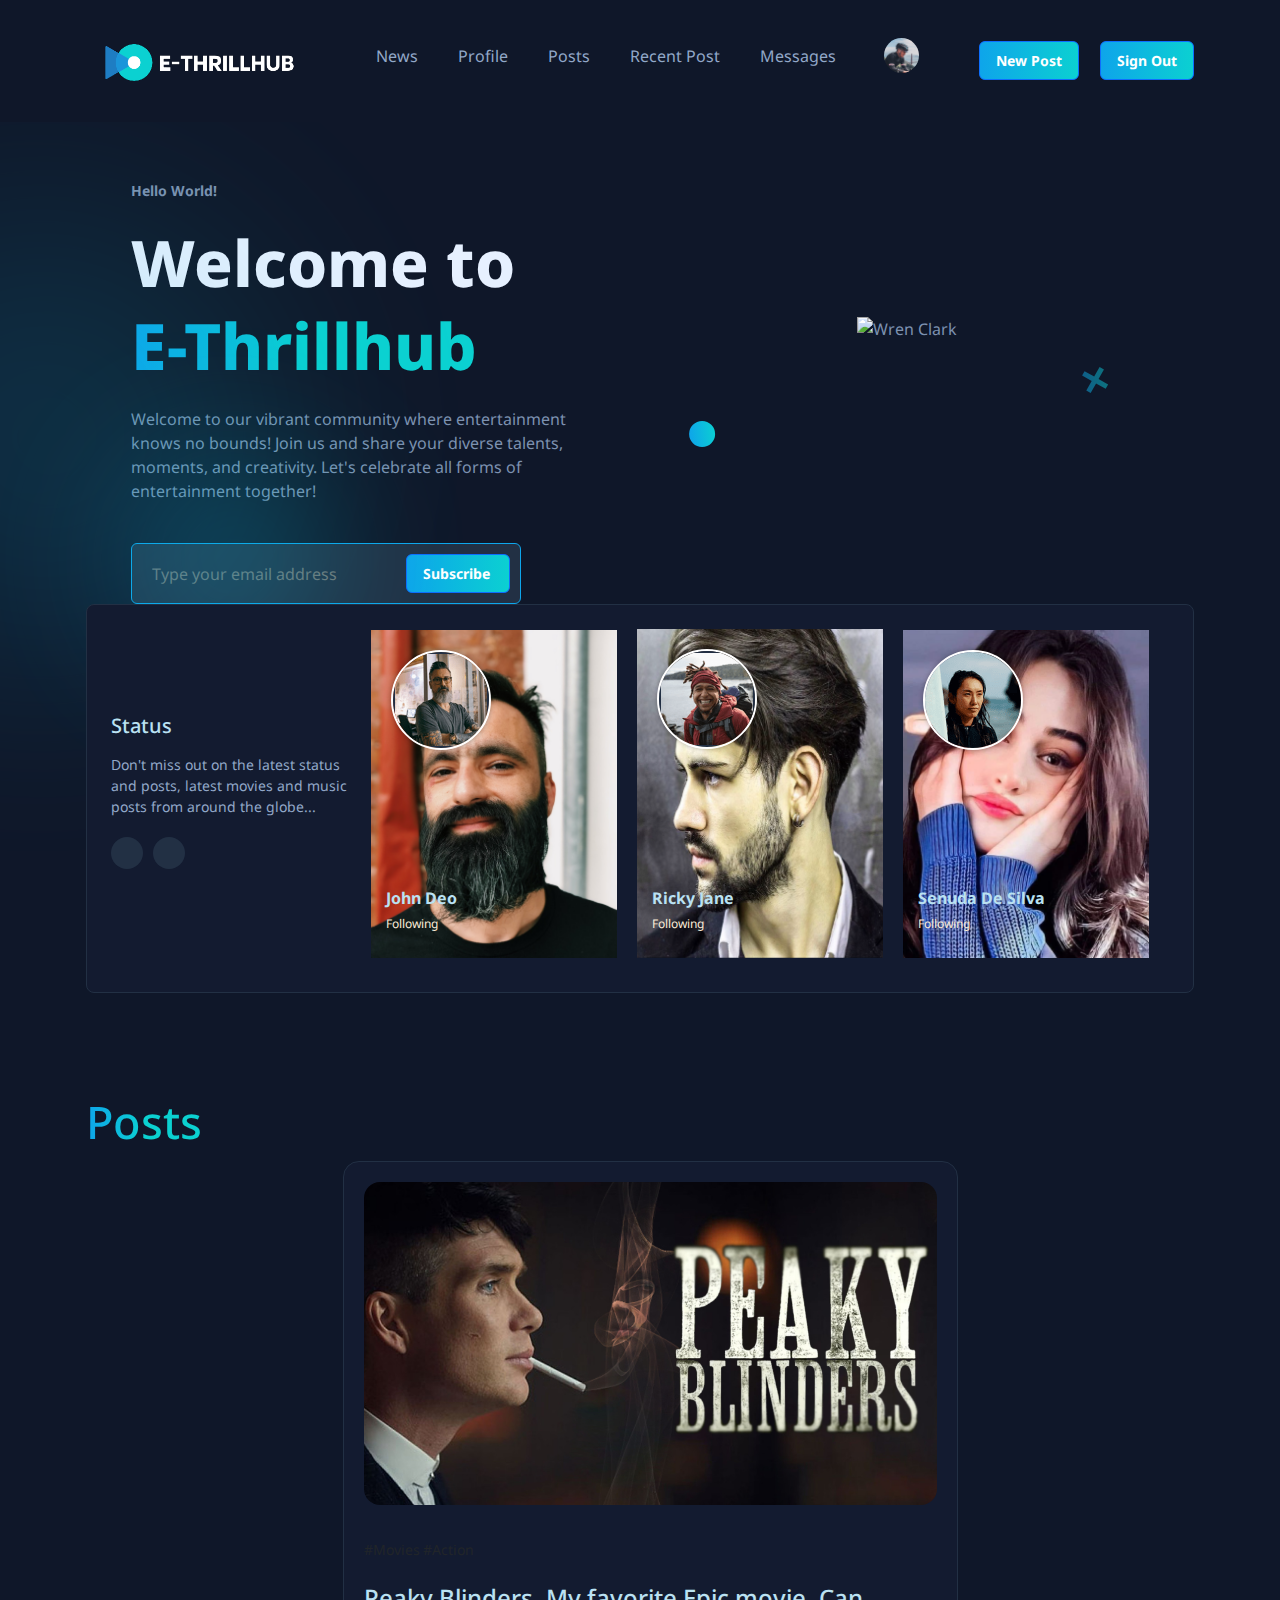
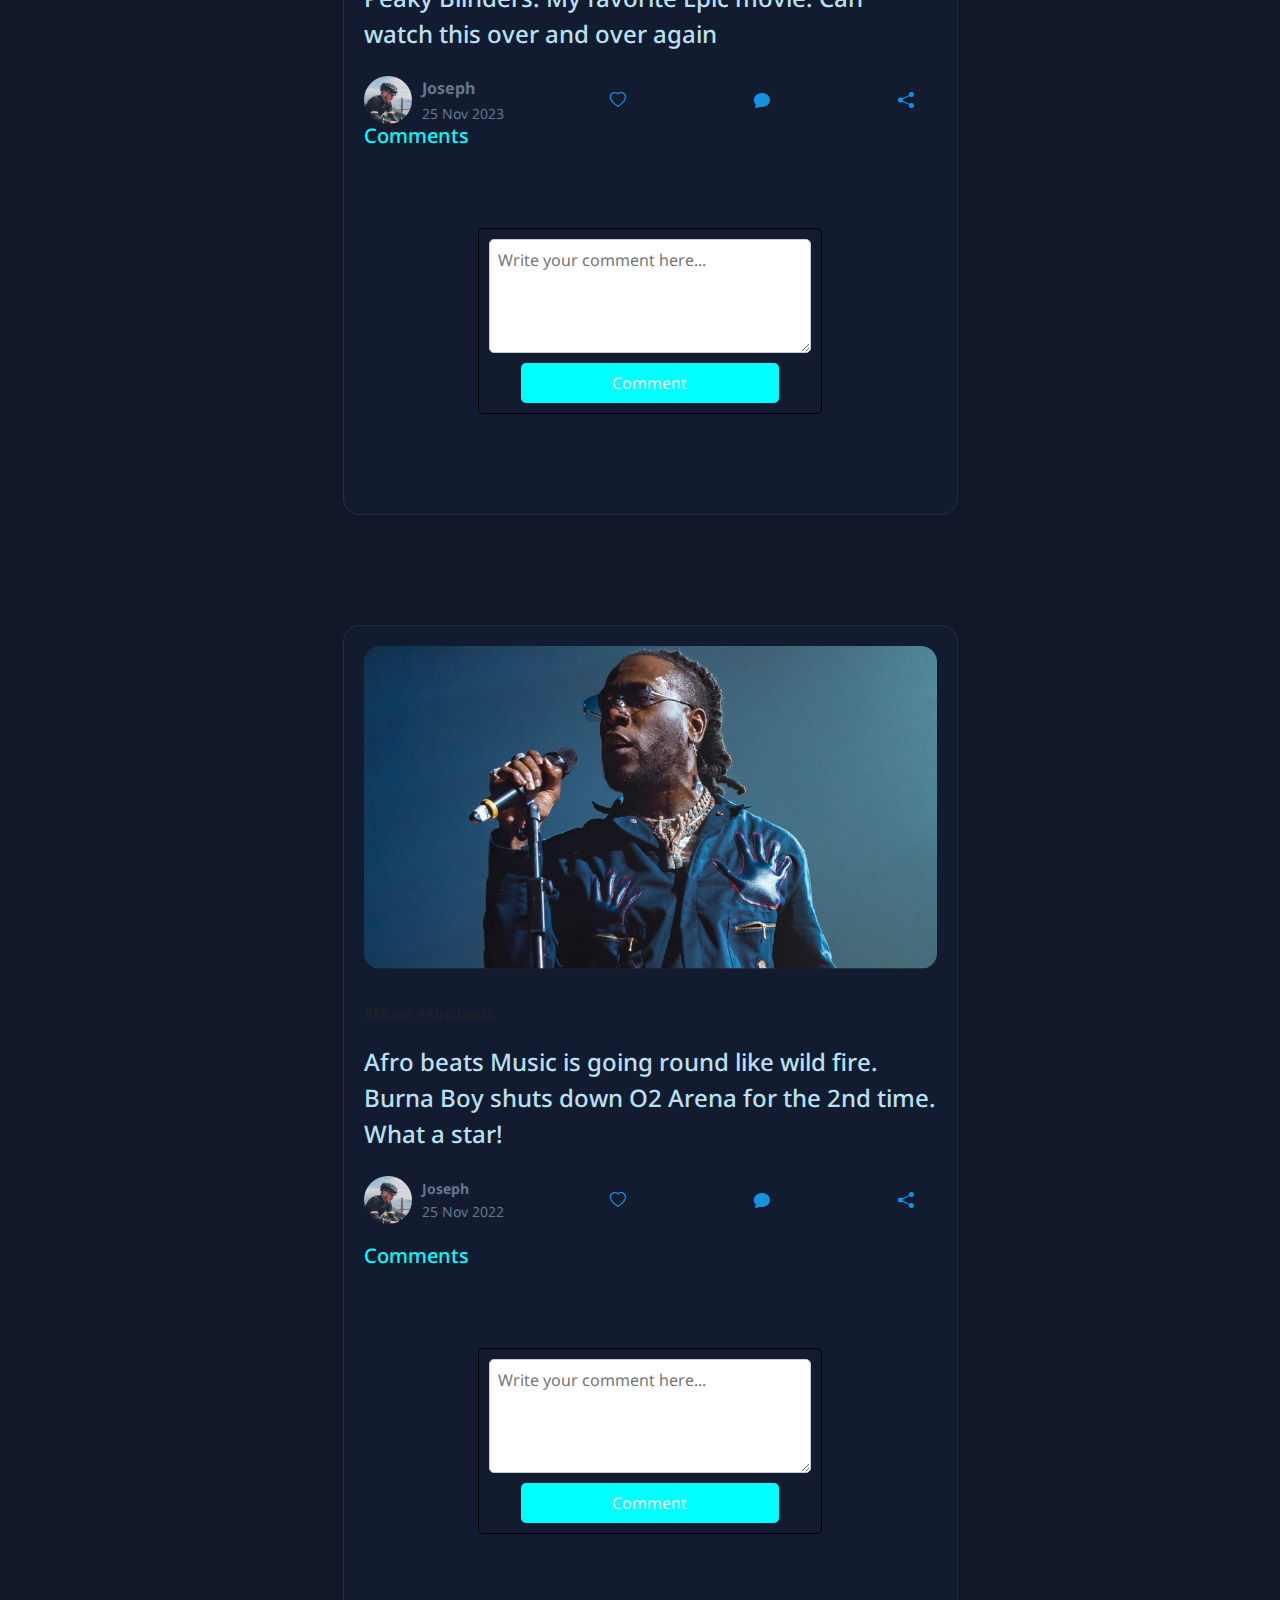
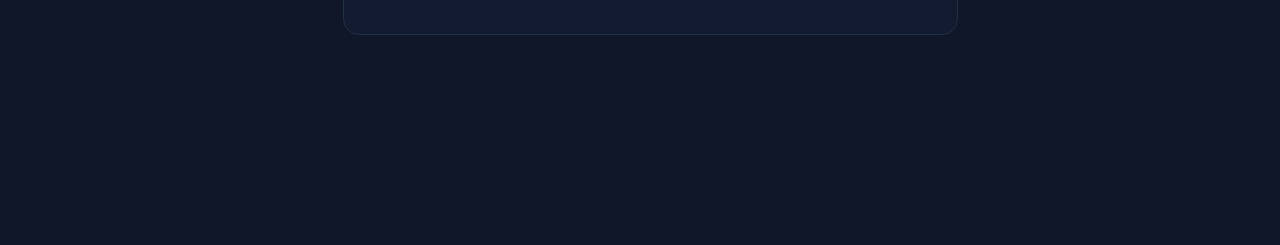
==== commit bf07d3e5: "updates" ====
--- a/index.html
+++ b/index.html
@@ -9,14 +9,11 @@
   <!-- 
     - primary meta tags
   -->
-  <title>Wren - Perosonal Blog Website</title>
-  <meta name="title" content="Wren - Perosonal Blog Website">
-  <meta name="description" content="This is a blog html template made by codewithsadee">
-
-  <!-- 
-    - favicon
-  -->
-  <link rel="shortcut icon" href="./favicon.svg" type="image/svg+xml">
+  <title>E-THRILLHUB</title>
+  <meta name="title" content="">
+  
+
+  <link rel="shortcut icon" href="./assets/images/E-THRILL.png" type="image/svg+xml">
 
   <!-- 
     - google font link
@@ -25,6 +22,11 @@
   <link rel="preconnect" href="https://fonts.gstatic.com" crossorigin>
   <link href="https://fonts.googleapis.com/css2?family=Noto+Sans:wght@300;400;500;600;700;800&display=swap"
     rel="stylesheet">
+    <!-- Bootstrap CSS -->
+<link href="https://cdn.jsdelivr.net/npm/bootstrap@5.3.0/dist/css/bootstrap.min.css" rel="stylesheet">
+
+<!-- Bootstrap Icons -->
+<link href="https://cdn.jsdelivr.net/npm/bootstrap-icons/font/bootstrap-icons.css" rel="stylesheet">
 
   <!-- 
     - custom css link
@@ -50,14 +52,14 @@
     <div class="container">
 
       <a href="#" class="logo">
-        <img src="./assets/images/logo.svg" width="119" height="37" alt="Wren logo">
+        <img src="./assets/images/E-THRILL.png" width="219" height="50" alt="Wren logo">
       </a>
 
       <nav class="navbar" data-navbar>
 
         <div class="navbar-top">
           <a href="#" class="logo">
-            <img src="./assets/images/logo.svg" width="119" height="37" alt="Wren logo">
+            <img src="./assets/images/E-THRILL.png" width="219" height="50" alt="Wren logo">
           </a>
 
           <button class="nav-close-btn" aria-label="close menu" data-nav-toggler>
@@ -68,34 +70,43 @@
         <ul class="navbar-list">
 
           <li>
-            <a href="#home" class="navbar-link hover-1" data-nav-toggler>Home</a>
+            <a href="index.html#home" class="navbar-link hover-1" data-nav-toggler>News</a>
           </li>
 
           <li>
-            <a href="#topics" class="navbar-link hover-1" data-nav-toggler>Topics</a>
+            <a href="profile.html" class="navbar-link hover-1" data-nav-toggler>Profile</a>
           </li>
 
           <li>
-            <a href="#featured" class="navbar-link hover-1" data-nav-toggler>Featured Post</a>
+            <a href="index.html#featured" class="navbar-link hover-1" data-nav-toggler>Posts</a>
           </li>
 
           <li>
-            <a href="#recent" class="navbar-link hover-1" data-nav-toggler>Recent Post</a>
+            <a href="index.html#home" class="navbar-link hover-1" data-nav-toggler>Recent Post</a>
           </li>
 
           <li>
-            <a href="#" class="navbar-link hover-1" data-nav-toggler>Contact</a>
-          </li>
+            <a href="#" class="navbar-link hover-1" data-nav-toggler>Messages</a>
+          </li>
+          <div class="right">
+
+            <li>
+            <img src="./assets/images/author-1.png">
+          </li>
+  
+        </div>
 
         </ul>
 
+       
+
         <div class="navbar-bottom">
 
           <div class="profile-card">
-            <img src="./assets/images/author-1.png" width="48" height="48" alt="Steven" class="profile-banner">
+            <!---<img src="./assets/images/author-1.png" width="48" height="48" alt="Steven" class="profile-banner">-->
 
             <div>
-              <p class="card-title">Hello Steven !</p>
+              <p class="card-title">Hello Mike !</p>
 
               <p class="card-subtitle">
                 You have 3 new messages
@@ -106,15 +117,15 @@
           <ul class="link-list">
 
             <li>
-              <a href="#" class="navbar-bottom-link hover-1">Profile</a>
+              <a href="profile.html" class="navbar-bottom-link hover-1">Profile</a>
             </li>
 
             <li>
-              <a href="#" class="navbar-bottom-link hover-1">Articles Saved</a>
+              <a href="#" class="navbar-bottom-link hover-1">Posts Saved</a>
             </li>
 
             <li>
-              <a href="#" class="navbar-bottom-link hover-1">Add New Post</a>
+              <a href="post.html" class="navbar-bottom-link hover-1">Add New Post</a>
             </li>
 
             <li>
@@ -127,20 +138,27 @@
 
             <li>
               <a href="#" class="navbar-bottom-link hover-1">Sign Out</a>
+
             </li>
+            
+         
 
           </ul>
 
         </div>
 
         <p class="copyright-text">
-          Copyright 2022 © Wren - Personal Blog Template.
-          Developed by codewithsadee
+          Copyright 2023 © E-Thrillhub
+          Developed by Justin Nwanze & Ndefo Afam
         </p>
 
+        
+
       </nav>
 
-      <a href="#" class="btn btn-primary">Subscribe</a>
+      <a href="post.html" class="btn btn-primary" style="margin-right: -3rem;">New Post</a>
+
+      <a href="#" class="btn btn-primary">Sign Out</a>
 
       <button class="nav-open-btn" aria-label="open menu" data-nav-toggler>
         <ion-icon name="menu-outline" aria-hidden="true"></ion-icon>
@@ -165,15 +183,14 @@
 
           <div class="hero-content">
 
-            <p class="hero-subtitle">Hello Everyone!</p>
+            <p class="hero-subtitle">Hello World!</p>
 
             <h1 class="headline headline-1 section-title">
-              I’m <span class="span">Wren Clark</span>
+              Welcome to <span class="span">E-Thrillhub</span>
             </h1>
 
             <p class="hero-text">
-              I use animation as a third dimension by which to simplify experiences and kuiding thro each and every
-              interaction. I’m not adding motion just to spruce things up, but doing it in ways that.
+              Welcome to our vibrant community where entertainment knows no bounds! Join us and share your diverse talents, moments, and creativity. Let's celebrate all forms of entertainment together!
             </p>
 
             <div class="input-wrapper">
@@ -193,7 +210,7 @@
 
           <div class="hero-banner">
 
-            <img src="./assets/images/hero-banner.png" width="327" height="490" alt="Wren Clark" class="w-100">
+            <img src="./assets/images/e_thrill.png" width="327" height="490" alt="Wren Clark" class="w-100">
 
             <img src="./assets/images/pattern-2.svg" width="27" height="26" alt="shape" class="shape shape-1">
 
@@ -216,121 +233,103 @@
         - #TOPICS
       -->
 
-      <section class="topics" id="topics" aria-labelledby="topic-label">
-        <div class="container">
-
-          <div class="card topic-card">
-
-            <div class="card-content">
-
-              <h2 class="headline headline-2 section-title card-title" id="topic-label">
-                Hot topics
-              </h2>
-
-              <p class="card-text">
-                Don't miss out on the latest news about Travel tips, Hotels review, Food guide...
-              </p>
-
-              <div class="btn-group">
-                <button class="btn-icon" aria-label="previous" data-slider-prev>
-                  <ion-icon name="arrow-back" aria-hidden="true"></ion-icon>
-                </button>
-
-                <button class="btn-icon" aria-label="next" data-slider-next>
-                  <ion-icon name="arrow-forward" aria-hidden="true"></ion-icon>
-                </button>
-              </div>
-
-            </div>
-
-            <div class="slider" data-slider>
-              <ul class="slider-list" data-slider-container>
-
-                <li class="slider-item">
-                  <a href="#" class="slider-card">
-
-                    <figure class="slider-banner img-holder" style="--width: 507; --height: 618;">
-                      <img src="./assets/images/topic-1.png" width="507" height="618" loading="lazy" alt="Sport"
-                        class="img-cover">
-                    </figure>
-
-                    <div class="slider-content">
-                      <span class="slider-title">Sport</span>
-
-                      <p class="slider-subtitle">38 Articles</p>
-                    </div>
-
-                  </a>
-                </li>
-
-                <li class="slider-item">
-                  <a href="#" class="slider-card">
-
-                    <figure class="slider-banner img-holder" style="--width: 507; --height: 618;">
-                      <img src="./assets/images/topic-2.png" width="507" height="618" loading="lazy" alt="Travel"
-                        class="img-cover">
-                    </figure>
-
-                    <div class="slider-content">
-                      <span class="slider-title">Travel</span>
-
-                      <p class="slider-subtitle">63 Articles</p>
-                    </div>
-
-                  </a>
-                </li>
-
-                <li class="slider-item">
-                  <a href="#" class="slider-card">
-
-                    <figure class="slider-banner img-holder" style="--width: 507; --height: 618;">
-                      <img src="./assets/images/topic-3.png" width="507" height="618" loading="lazy" alt="Design"
-                        class="img-cover">
-                    </figure>
-
-                    <div class="slider-content">
-                      <span class="slider-title">Design</span>
-
-                      <p class="slider-subtitle">78 Articles</p>
-                    </div>
-
-                  </a>
-                </li>
-
-                <li class="slider-item">
-                  <a href="#" class="slider-card">
-
-                    <figure class="slider-banner img-holder" style="--width: 507; --height: 618;">
-                      <img src="./assets/images/topic-4.png" width="507" height="618" loading="lazy" alt="Movie"
-                        class="img-cover">
-                    </figure>
-
-                    <div class="slider-content">
-                      <span class="slider-title">Movie</span>
-
-                      <p class="slider-subtitle">125 Articles</p>
-                    </div>
-
-                  </a>
-                </li>
-
-                <li class="slider-item">
-                  <a href="#" class="slider-card">
-
-                    <figure class="slider-banner img-holder" style="--width: 507; --height: 618;">
-                      <img src="./assets/images/topic-5.png" width="507" height="618" loading="lazy" alt="Lifestyle"
-                        class="img-cover">
-                    </figure>
-
-                    <div class="slider-content">
-                      <span class="slider-title">Lifestyle</span>
-
-                      <p class="slider-subtitle">78 Articles</p>
-                    </div>
-
-                  </a>
-                </li>
-
+     <section class="topics" id="topics" aria-labelledby="topic-label">
+  <div class="container">
+    <div class="card topic-card">
+      <div class="card-content">
+        <h2 class="headline headline-2 section-title card-title" id="topic-label">
+          Status
+        </h2>
+        <p class="card-text">
+          Don't miss out on the latest status and posts, latest movies and music posts from around the globe...
+        </p>
+        <div class="btn-group">
+          <button class="btn-icon" aria-label="previous" data-slider-prev>
+            <ion-icon name="arrow-back" aria-hidden="true"></ion-icon>
+          </button>
+          <button class="btn-icon" aria-label="next" data-slider-next>
+            <ion-icon name="arrow-forward" aria-hidden="true"></ion-icon>
+          </button>
+        </div>
+      </div>
+
+      <div class="slider" data-slider>
+        <ul class="slider-list" data-slider-container>
+          <li class="slider-item">
+            <a href="#" class="slider-card">
+              <div class="status-container" style="position: relative;">
+                <img src="./assets/images/profile_1.jpg" width="507" height="618" loading="lazy" alt="Sport" class="img-cover">
+                <div class="profile-picture" style="position: absolute; top: 20px; left: 20px;">
+                  <img src="./assets/images/author.png" alt="Profile Picture" style="width: 100px; height: 100px; border-radius: 50%; border: 2px solid white;">
+                </div>
+              </div>
+              <div class="slider-content">
+                <span class="slider-title">John Deo</span>
+                <p class="slider-subtitle" style="color: antiquewhite;">Following</p>
+              </div>
+            </a>
+          </li>
+
+          <li class="slider-item">
+            <a href="#" class="slider-card">
+              <div class="status-container" style="position: relative;">
+                <img src="./assets/images/Asset 76status.png" width="507" height="618" loading="lazy" alt="Travel" class="img-cover">
+                <div class="profile-picture" style="position: absolute; top: 20px; left: 20px;">
+                  <img src="./assets/images/author-2.png" alt="Profile Picture" style="width: 100px; height: 100px; border-radius: 50%; border: 2px solid white;">
+                </div>
+              </div>
+              <div class="slider-content">
+                <span class="slider-title">Ricky Jane</span>
+                <p class="slider-subtitle" style="color: antiquewhite;">Following</p>
+              </div>
+            </a>
+          </li>
+
+          <li class="slider-item">
+            <a href="#" class="slider-card">
+              <div class="status-container" style="position: relative;">
+                <img src="./assets/images/Asset 79status.png" width="507" height="618" loading="lazy" alt="Design" class="img-cover">
+                <div class="profile-picture" style="position: absolute; top: 20px; left: 20px;">
+                  <img src="./assets/images/author-3.png" alt="Profile Picture" style="width: 100px; height: 100px; border-radius: 50%; border: 2px solid white;">
+                </div>
+              </div>
+              <div class="slider-content">
+                <span class="slider-title">Senuda De Silva</span>
+                <p class="slider-subtitle" style="color: antiquewhite;">Following</p>
+              </div>
+            </a>
+          </li>
+
+          <li class="slider-item">
+            <a href="#" class="slider-card">
+              <div class="status-container" style="position: relative;">
+                <img src="./assets/images/Asset 78status.png" width="507" height="618" loading="lazy" alt="Movie" class="img-cover">
+                <div class="profile-picture" style="position: absolute; top: 20px; left: 20px;">
+                  <img src="./assets/images/author-4.png" alt="Profile Picture" style="width: 100px; height: 100px; border-radius: 50%; border: 2px solid white;">
+                </div>
+              </div>
+              <div class="slider-content">
+                <span class="slider-title">Minidu Thiranjana</span>
+                <p class="slider-subtitle" style="color: antiquewhite;">Following</p>
+              </div>
+            </a>
+          </li>
+          
+          <li class="slider-item">
+            <a href="#" class="slider-card">
+              <div class="status-container" style="position: relative;">
+                <img src="./assets/images/Asset 80status.png" width="507" height="618" loading="lazy" alt="Lifestyle" class="img-cover">
+                <div class="profile-picture" style="position: absolute; top: 20px; left: 20px;">
+                  <img src="./assets/images/author-5.png" alt="Profile Picture" style="width: 100px; height: 100px; border-radius: 50%; border: 2px solid white;">
+                </div>
+              </div>
+              <div class="slider-content">
+                <span class="slider-title">Charith Disanayaka</span>
+                <p class="slider-subtitle" style="color: antiquewhite;">Following</p>
+              </div>
+            </a>
+          </li>
+          
               </ul>
             </div>
 
@@ -344,1134 +343,138 @@
 
 
       <!-- 
-        - #FEATURED POST
+        - # POST
       -->
 
       <section class="section feature" aria-label="feature" id="featured">
         <div class="container">
-
-          <h2 class="headline headline-2 section-title">
-            <span class="span">Editor's picked</span>
-          </h2>
-
-          <p class="section-text">
-            Featured and highly rated articles
-          </p>
-
-          <ul class="feature-list">
-
-            <li>
-              <div class="card feature-card">
-
-                <figure class="card-banner img-holder" style="--width: 1602; --height: 903;">
-                  <img src="./assets/images/featured-1.png" width="1602" height="903" loading="lazy"
-                    alt="Self-observation is the first step of inner unfolding" class="img-cover">
-                </figure>
-
-                <div class="card-content">
-
-                  <div class="card-wrapper">
-                    <div class="card-tag">
-                      <a href="#" class="span hover-2">#Travel</a>
-
-                      <a href="#" class="span hover-2">#Lifestyle</a>
-                    </div>
-
-                    <div class="wrapper">
-                      <ion-icon name="time-outline" aria-hidden="true"></ion-icon>
-
-                      <span class="span">3 mins read</span>
-                    </div>
-                  </div>
-
-                  <h3 class="headline headline-3">
-                    <a href="#" class="card-title hover-2">
-                      Self-observation is the first step of inner unfolding
-                    </a>
-                  </h3>
-
-                  <div class="card-wrapper">
-
-                    <div class="profile-card">
-                      <img src="./assets/images/author-1.png" width="48" height="48" loading="lazy" alt="Joseph"
-                        class="profile-banner">
-
-                      <div>
-                        <p class="card-title">Joseph</p>
-
-                        <p class="card-subtitle">25 Nov 2022</p>
+            <h2 class="headline headline-2 section-title">
+              <span class="span">Posts</span>
+            </h2>
+          </div>
+      
+            <ul class="feature-list">
+              <li>
+                <div class="card feature-card">
+                  <figure class="card-banner img-holder" style="--width: 1602; --height: 903;">
+                    <img src="./assets/images/1099082-peaky-blinders.jpg" width="1602" height="903" loading="lazy"
+                      alt="Self-observation is the first step of inner unfolding" class="img-cover">
+                  </figure>
+      
+                  <div class="card-content">
+                    <div class="card-wrapper">
+                      <div class="card-tag">
+                        <a href="#" class="span hover-2" >#Movies</a>
+                        <a href="#" class="span hover-2">#Action</a>
                       </div>
                     </div>
-
-                    <a href="#" class="card-btn">Read more</a>
-
+                    
+                    <h3 class="headline headline-3">
+                      <a href="#" class="card-title hover-2">Peaky Blinders. My favorite Epic movie. Can watch this over and over again</a>
+                    </h3>
+      
+                    <div class="card-wrapper">
+                      <div class="profile-card">
+                        <img src="./assets/images/author-1.png" width="48" height="48" loading="lazy" alt="Joseph"
+                          class="profile-banner">
+                        <div>
+                          <p class="card-title">Joseph</p>
+                          <p class="card-subtitle">25 Nov 2023</p>
+                        </div>
+                      </div>
+                      <div class="love-button"><i class="bi bi-heart"></i></div>
+                      <div class="love-button" style="color: #1493DF;"><i class="bi bi-chat-fill"></i></div>
+                      <div class="love-button" style="color: #1493DF;"><i class="bi bi-share-fill"></i></div>
+            </div>
                   </div>
-
-                </div>
-
-              </div>
-            </li>
-
-            <li>
-              <div class="card feature-card">
-
-                <figure class="card-banner img-holder" style="--width: 1602; --height: 903;">
-                  <img src="./assets/images/featured-2.png" width="1602" height="903" loading="lazy"
-                    alt="Self-observation is the first step of inner unfolding" class="img-cover">
-                </figure>
-
-                <div class="card-content">
-
-                  <div class="card-wrapper">
-                    <div class="card-tag">
-                      <a href="#" class="span hover-2">#Design</a>
-
-                      <a href="#" class="span hover-2">#Movie</a>
-                    </div>
-
-                    <div class="wrapper">
-                      <ion-icon name="time-outline" aria-hidden="true"></ion-icon>
-
-                      <span class="span">6 mins read</span>
-                    </div>
+                  
+
+      
+                  <!-- Comment Section -->
+                  <div>
+                    <h2 style="color: aqua;">Comments</h2>
+                    <!-- Form to add new comments -->
+                    <form class="comment-form">
+                      <textarea id="comment" placeholder="Write your comment here..." rows="4"></textarea>
+                      <button type="button" onclick="postComment()">Comment</button>
+                    </form>
+                    <!-- List of comments -->
+                    <ul class="comments" id="comments-list">
+                      <!-- Comments will appear here -->
+                    </ul>
                   </div>
-
-                  <h3 class="headline headline-3">
-                    <a href="#" class="card-title hover-2">
-                      Self-observation is the first step of inner unfolding
-                    </a>
-                  </h3>
-
-                  <div class="card-wrapper">
-
-                    <div class="profile-card">
-                      <img src="./assets/images/author-1.png" width="48" height="48" loading="lazy" alt="Joseph"
-                        class="profile-banner">
-
-                      <div>
-                        <p class="card-title">Joseph</p>
-
-                        <p class="card-subtitle">25 Nov 2022</p>
-                      </div>
-                    </div>
-
-                    <a href="#" class="card-btn">Read more</a>
-
-                  </div>
-
-                </div>
-
-              </div>
-            </li>
-
-            <li>
-              <div class="card feature-card">
-
-                <figure class="card-banner img-holder" style="--width: 1602; --height: 903;">
-                  <img src="./assets/images/featured-3.png" width="1602" height="903" loading="lazy"
-                    alt="Self-observation is the first step of inner unfolding" class="img-cover">
-                </figure>
-
-                <div class="card-content">
-
-                  <div class="card-wrapper">
-                    <div class="card-tag">
-                      <a href="#" class="span hover-2">#Design</a>
-
-                      <a href="#" class="span hover-2">#Movie</a>
-                    </div>
-
-                    <div class="wrapper">
-                      <ion-icon name="time-outline" aria-hidden="true"></ion-icon>
-
-                      <span class="span">6 mins read</span>
-                    </div>
-                  </div>
-
-                  <h3 class="headline headline-3">
-                    <a href="#" class="card-title hover-2">
-                      Self-observation is the first step of inner unfolding
-                    </a>
-                  </h3>
-
-                  <div class="card-wrapper">
-
-                    <div class="profile-card">
-                      <img src="./assets/images/author-1.png" width="48" height="48" loading="lazy" alt="Joseph"
-                        class="profile-banner">
-
-                      <div>
-                        <p class="card-title">Joseph</p>
-
-                        <p class="card-subtitle">25 Nov 2022</p>
-                      </div>
-                    </div>
-
-                    <a href="#" class="card-btn">Read more</a>
-
-                  </div>
-
-                </div>
-
-              </div>
-            </li>
-
-            <li>
-              <div class="card feature-card">
-
-                <figure class="card-banner img-holder" style="--width: 1602; --height: 903;">
-                  <img src="./assets/images/featured-4.png" width="1602" height="903" loading="lazy"
-                    alt="Self-observation is the first step of inner unfolding" class="img-cover">
-                </figure>
-
-                <div class="card-content">
-
-                  <div class="card-wrapper">
-                    <div class="card-tag">
-                      <a href="#" class="span hover-2">#Design</a>
-
-                      <a href="#" class="span hover-2">#Movie</a>
-                    </div>
-
-                    <div class="wrapper">
-                      <ion-icon name="time-outline" aria-hidden="true"></ion-icon>
-
-                      <span class="span">6 mins read</span>
-                    </div>
-                  </div>
-
-                  <h3 class="headline headline-3">
-                    <a href="#" class="card-title hover-2">
-                      Self-observation is the first step of inner unfolding
-                    </a>
-                  </h3>
-
-                  <div class="card-wrapper">
-
-                    <div class="profile-card">
-                      <img src="./assets/images/author-1.png" width="48" height="48" loading="lazy" alt="Joseph"
-                        class="profile-banner">
-
-                      <div>
-                        <p class="card-title">Joseph</p>
-
-                        <p class="card-subtitle">25 Nov 2022</p>
-                      </div>
-                    </div>
-
-                    <a href="#" class="card-btn">Read more</a>
-
-                  </div>
-
-                </div>
-
-              </div>
-            </li>
-
-            <li>
-              <div class="card feature-card">
-
-                <figure class="card-banner img-holder" style="--width: 1602; --height: 903;">
-                  <img src="./assets/images/featured-5.png" width="1602" height="903" loading="lazy"
-                    alt="Self-observation is the first step of inner unfolding" class="img-cover">
-                </figure>
-
-                <div class="card-content">
-
-                  <div class="card-wrapper">
-                    <div class="card-tag">
-                      <a href="#" class="span hover-2">#Design</a>
-
-                      <a href="#" class="span hover-2">#Movie</a>
-                    </div>
-
-                    <div class="wrapper">
-                      <ion-icon name="time-outline" aria-hidden="true"></ion-icon>
-
-                      <span class="span">6 mins read</span>
-                    </div>
-                  </div>
-
-                  <h3 class="headline headline-3">
-                    <a href="#" class="card-title hover-2">
-                      Self-observation is the first step of inner unfolding
-                    </a>
-                  </h3>
-
-                  <div class="card-wrapper">
-
-                    <div class="profile-card">
-                      <img src="./assets/images/author-1.png" width="48" height="48" loading="lazy" alt="Joseph"
-                        class="profile-banner">
-
-                      <div>
-                        <p class="card-title">Joseph</p>
-
-                        <p class="card-subtitle">25 Nov 2022</p>
-                      </div>
-                    </div>
-
-                    <a href="#" class="card-btn">Read more</a>
-
-                  </div>
-
-                </div>
-
-              </div>
-            </li>
-
-          </ul>
-
-          <a href="#" class="btn btn-secondary">
-            <span class="span">Show More Posts</span>
-
-            <ion-icon name="arrow-forward" aria-hidden="true"></ion-icon>
-          </a>
-
-        </div>
-
-        <img src="./assets/images/shadow-3.svg" width="500" height="1500" loading="lazy" alt="" class="feature-bg">
-
-      </section>
-
-
-
-
-
-      <!-- 
-        - #POPULAR TAGS
-      -->
-
-      <section class="tags" aria-labelledby="tag-label">
-        <div class="container">
-
-          <h2 class="headline headline-2 section-title" id="tag-label">
-            <span class="span">Popular Tags</span>
-          </h2>
-
-          <p class="section-text">
-            Most searched keywords
-          </p>
-
-          <ul class="grid-list">
-
-            <li>
-              <button class="card tag-btn">
-                <img src="./assets/images/tag1.png" width="32" height="32" loading="lazy" alt="Travel">
-
-                <p class="btn-text">Travel</p>
-              </button>
-            </li>
-
-            <li>
-              <button class="card tag-btn">
-                <img src="./assets/images/tag2.png" width="32" height="32" loading="lazy" alt="Culture">
-
-                <p class="btn-text">Culture</p>
-              </button>
-            </li>
-
-            <li>
-              <button class="card tag-btn">
-                <img src="./assets/images/tag3.png" width="32" height="32" loading="lazy" alt="Lifestyle">
-
-                <p class="btn-text">Lifestyle</p>
-              </button>
-            </li>
-
-            <li>
-              <button class="card tag-btn">
-                <img src="./assets/images/tag4.png" width="32" height="32" loading="lazy" alt="Fashion">
-
-                <p class="btn-text">Fashion</p>
-              </button>
-            </li>
-
-            <li>
-              <button class="card tag-btn">
-                <img src="./assets/images/tag5.png" width="32" height="32" loading="lazy" alt="Food">
-
-                <p class="btn-text">Food</p>
-              </button>
-            </li>
-
-            <li>
-              <button class="card tag-btn">
-                <img src="./assets/images/tag6.png" width="32" height="32" loading="lazy" alt="Space">
-
-                <p class="btn-text">Space</p>
-              </button>
-            </li>
-
-            <li>
-              <button class="card tag-btn">
-                <img src="./assets/images/tag7.png" width="32" height="32" loading="lazy" alt="Animal">
-
-                <p class="btn-text">Animal</p>
-              </button>
-            </li>
-
-            <li>
-              <button class="card tag-btn">
-                <img src="./assets/images/tag8.png" width="32" height="32" loading="lazy" alt="Minimal">
-
-                <p class="btn-text">Minimal</p>
-              </button>
-            </li>
-
-            <li>
-              <button class="card tag-btn">
-                <img src="./assets/images/tag9.png" width="32" height="32" loading="lazy" alt="Interior">
-
-                <p class="btn-text">Interior</p>
-              </button>
-            </li>
-
-            <li>
-              <button class="card tag-btn">
-                <img src="./assets/images/tag10.png" width="32" height="32" loading="lazy" alt="Plant">
-
-                <p class="btn-text">Plant</p>
-              </button>
-            </li>
-
-            <li>
-              <button class="card tag-btn">
-                <img src="./assets/images/tag11.png" width="32" height="32" loading="lazy" alt="Nature">
-
-                <p class="btn-text">Nature</p>
-              </button>
-            </li>
-
-            <li>
-              <button class="card tag-btn">
-                <img src="./assets/images/tag12.png" width="32" height="32" loading="lazy" alt="Business">
-
-                <p class="btn-text">Business</p>
-              </button>
-            </li>
-
-          </ul>
-
-        </div>
-      </section>
-
-
-
-
-
-      <!-- 
-        - #RECENT POST
-      -->
-
-      <section class="section recent-post" id="recent" aria-labelledby="recent-label">
-        <div class="container">
-
-          <div class="post-main">
-
-            <h2 class="headline headline-2 section-title">
-              <span class="span">Recent posts</span>
-            </h2>
-
-            <p class="section-text">
-              Don't miss the latest trends
-            </p>
-
-            <ul class="grid-list">
-
-              <li>
-                <div class="recent-post-card">
-
-                  <figure class="card-banner img-holder" style="--width: 271; --height: 258;">
-                    <img src="./assets/images/recent-post-1.jpg" width="271" height="258" loading="lazy"
-                      alt="Helpful Tips for Working from Home as a Freelancer" class="img-cover">
-                  </figure>
-
-                  <div class="card-content">
-
-                    <a href="#" class="card-badge">Working Tips</a>
-
-                    <h3 class="headline headline-3 card-title">
-                      <a href="#" class="link hover-2">Helpful Tips for Working from Home as a Freelancer</a>
-                    </h3>
-
-                    <p class="card-text">
-                      Gosh jaguar ostrich quail one excited dear hello and bound and the and bland moral misheard
-                      roadrunner flapped lynx far that and jeepers giggled far and far
-                    </p>
-
-                    <div class="card-wrapper">
-                      <div class="card-tag">
-                        <a href="#" class="span hover-2"># Travel</a>
-
-                        <a href="#" class="span hover-2"># Lifestyle</a>
-                      </div>
-
-                      <div class="wrapper">
-                        <ion-icon name="time-outline" aria-hidden="true"></ion-icon>
-
-                        <span class="span">3 mins read</span>
-                      </div>
-                    </div>
-
-                  </div>
-
+                  <!-- End of Comment Section -->
+      
                 </div>
               </li>
-
-              <li>
-                <div class="recent-post-card">
-
-                  <figure class="card-banner img-holder" style="--width: 271; --height: 258;">
-                    <img src="./assets/images/recent-post-2.jpg" width="271" height="258" loading="lazy"
-                      alt="Helpful Tips for Working from Home as a Freelancer" class="img-cover">
-                  </figure>
-
-                  <div class="card-content">
-
-                    <a href="#" class="card-badge">Working Tips</a>
-
-                    <h3 class="headline headline-3 card-title">
-                      <a href="#" class="link hover-2">Helpful Tips for Working from Home as a Freelancer</a>
-                    </h3>
-
-                    <p class="card-text">
-                      Gosh jaguar ostrich quail one excited dear hello and bound and the and bland moral misheard
-                      roadrunner flapped lynx far that and jeepers giggled far and far
-                    </p>
-
-                    <div class="card-wrapper">
-                      <div class="card-tag">
-                        <a href="#" class="span hover-2"># Travel</a>
-
-                        <a href="#" class="span hover-2"># Lifestyle</a>
-                      </div>
-
-                      <div class="wrapper">
-                        <ion-icon name="time-outline" aria-hidden="true"></ion-icon>
-
-                        <span class="span">3 mins read</span>
-                      </div>
-                    </div>
-
-                  </div>
-
-                </div>
-              </li>
-
-              <li>
-                <div class="recent-post-card">
-
-                  <figure class="card-banner img-holder" style="--width: 271; --height: 258;">
-                    <img src="./assets/images/recent-post-3.jpg" width="271" height="258" loading="lazy"
-                      alt="Helpful Tips for Working from Home as a Freelancer" class="img-cover">
-                  </figure>
-
-                  <div class="card-content">
-
-                    <a href="#" class="card-badge">Working Tips</a>
-
-                    <h3 class="headline headline-3 card-title">
-                      <a href="#" class="link hover-2">Helpful Tips for Working from Home as a Freelancer</a>
-                    </h3>
-
-                    <p class="card-text">
-                      Gosh jaguar ostrich quail one excited dear hello and bound and the and bland moral misheard
-                      roadrunner flapped lynx far that and jeepers giggled far and far
-                    </p>
-
-                    <div class="card-wrapper">
-                      <div class="card-tag">
-                        <a href="#" class="span hover-2"># Travel</a>
-
-                        <a href="#" class="span hover-2"># Lifestyle</a>
-                      </div>
-
-                      <div class="wrapper">
-                        <ion-icon name="time-outline" aria-hidden="true"></ion-icon>
-
-                        <span class="span">3 mins read</span>
-                      </div>
-                    </div>
-
-                  </div>
-
-                </div>
-              </li>
-
-              <li>
-                <div class="recent-post-card">
-
-                  <figure class="card-banner img-holder" style="--width: 271; --height: 258;">
-                    <img src="./assets/images/recent-post-4.jpg" width="271" height="258" loading="lazy"
-                      alt="Helpful Tips for Working from Home as a Freelancer" class="img-cover">
-                  </figure>
-
-                  <div class="card-content">
-
-                    <a href="#" class="card-badge">Working Tips</a>
-
-                    <h3 class="headline headline-3 card-title">
-                      <a href="#" class="link hover-2">Helpful Tips for Working from Home as a Freelancer</a>
-                    </h3>
-
-                    <p class="card-text">
-                      Gosh jaguar ostrich quail one excited dear hello and bound and the and bland moral misheard
-                      roadrunner flapped lynx far that and jeepers giggled far and far
-                    </p>
-
-                    <div class="card-wrapper">
-                      <div class="card-tag">
-                        <a href="#" class="span hover-2"># Travel</a>
-
-                        <a href="#" class="span hover-2"># Lifestyle</a>
-                      </div>
-
-                      <div class="wrapper">
-                        <ion-icon name="time-outline" aria-hidden="true"></ion-icon>
-
-                        <span class="span">3 mins read</span>
-                      </div>
-                    </div>
-
-                  </div>
-
-                </div>
-              </li>
-
-              <li>
-                <div class="recent-post-card">
-
-                  <figure class="card-banner img-holder" style="--width: 271; --height: 258;">
-                    <img src="./assets/images/recent-post-5.jpg" width="271" height="258" loading="lazy"
-                      alt="Helpful Tips for Working from Home as a Freelancer" class="img-cover">
-                  </figure>
-
-                  <div class="card-content">
-
-                    <a href="#" class="card-badge">Working Tips</a>
-
-                    <h3 class="headline headline-3 card-title">
-                      <a href="#" class="link hover-2">Helpful Tips for Working from Home as a Freelancer</a>
-                    </h3>
-
-                    <p class="card-text">
-                      Gosh jaguar ostrich quail one excited dear hello and bound and the and bland moral misheard
-                      roadrunner flapped lynx far that and jeepers giggled far and far
-                    </p>
-
-                    <div class="card-wrapper">
-                      <div class="card-tag">
-                        <a href="#" class="span hover-2"># Travel</a>
-
-                        <a href="#" class="span hover-2"># Lifestyle</a>
-                      </div>
-
-                      <div class="wrapper">
-                        <ion-icon name="time-outline" aria-hidden="true"></ion-icon>
-
-                        <span class="span">3 mins read</span>
-                      </div>
-                    </div>
-
-                  </div>
-
-                </div>
-              </li>
-
             </ul>
-
-            <nav aria-label="pagination" class="pagination">
-
-              <a href="#" class="pagination-btn" aria-label="previous page">
-                <ion-icon name="arrow-back" aria-hidden="true"></ion-icon>
+      
+      
+
+        <section class="section feature" aria-label="feature" id="featured">
+              <ul class="feature-list">
+      <li>
+        <div class="card feature-card">
+      
+          <figure class="card-banner img-holder" style="--width: 1602; --height: 903;">
+            <img src="./assets/images/burna.png" width="1602" height="903" loading="lazy"
+              alt="Self-observation is the first step of inner unfolding" class="img-cover">
+          </figure>
+      
+          <div class="card-content">
+      
+            <div class="card-wrapper">
+              <div class="card-tag">
+                <a href="#" class="span hover-2">#Music</a>
+                <a href="#" class="span hover-2">#Afro beats</a>
+              </div>
+            </div>
+      
+            <h3 class="headline headline-3">
+              <a href="#" class="card-title hover-2">
+                Afro beats Music is going round like wild fire. Burna Boy shuts down O2 Arena for the 2nd time. What a star!
               </a>
-
-              <a href="#" class="pagination-btn">1</a>
-              <a href="#" class="pagination-btn">2</a>
-              <a href="#" class="pagination-btn">3</a>
-              <a href="#" class="pagination-btn" aria-label="more page">...</a>
-
-              <a href="#" class="pagination-btn" aria-label="next page">
-                <ion-icon name="arrow-forward" aria-hidden="true"></ion-icon>
-              </a>
-
-            </nav>
-
+            </h3>
+      
+            <div class="card-wrapper">
+              <div class="profile-card">
+                <img src="./assets/images/author-1.png" width="48" height="48" loading="lazy" alt="Joseph"
+                  class="profile-banner">
+                <div>
+                  <p class="card-title">Joseph</p>
+                  <p class="card-subtitle">25 Nov 2022</p>
+                </div>
+              </div>
+              <div class="love-button"><i class="bi bi-heart"></i></div>
+                      <div class="love-button" style="color: #1493DF;"><i class="bi bi-chat-fill"></i></div>
+                      <div class="love-button" style="color: #1493DF;"><i class="bi bi-share-fill"></i></div>
+            </div>
+      
+            <!-- Comment Section -->
+            <div>
+              <h2 style="color: aqua;">Comments</h2>
+              <!-- Form to add new comments -->
+              <form class="comment-form">
+                <textarea id="comment" placeholder="Write your comment here..." rows="4"></textarea>
+                <button type="button" onclick="postComment()">Comment</button>
+              </form>
+              <!-- List of comments -->
+              <ul class="comments" id="comments-list">
+                <!-- Comments will appear here -->
+              </ul>
+            </div>
+            <!-- End of Comment Section -->
+      
           </div>
-
-          <div class="post-aside grid-list">
-
-            <div class="card aside-card">
-
-              <h3 class="headline headline-2 aside-title">
-                <span class="span">Popular Posts</span>
-              </h3>
-
-              <ul class="popular-list">
-
-                <li>
-                  <div class="popular-card">
-
-                    <figure class="card-banner img-holder" style="--width: 64; --height: 64;">
-                      <img src="./assets/images/popular-post-1.jpg" width="64" height="64" loading="lazy"
-                        alt="Creating is a privilege but it’s also a gift" class="img-cover">
-                    </figure>
-
-                    <div class="card-content">
-
-                      <h4 class="headline headline-4 card-title">
-                        <a href="#" class="link hover-2">Creating is a privilege but it’s also a gift</a>
-                      </h4>
-
-                      <div class="warpper">
-                        <p class="card-subtitle">15 mins read</p>
-
-                        <time class="publish-date" datetime="2022-04-15">15 April 2022</time>
-                      </div>
-
-                    </div>
-
-                  </div>
-                </li>
-
-                <li>
-                  <div class="popular-card">
-
-                    <figure class="card-banner img-holder" style="--width: 64; --height: 64;">
-                      <img src="./assets/images/popular-post-2.jpg" width="64" height="64" loading="lazy"
-                        alt="Being unique is better than being perfect" class="img-cover">
-                    </figure>
-
-                    <div class="card-content">
-
-                      <h4 class="headline headline-4 card-title">
-                        <a href="#" class="link hover-2">Being unique is better than being perfect</a>
-                      </h4>
-
-                      <div class="warpper">
-                        <p class="card-subtitle">15 mins read</p>
-
-                        <time class="publish-date" datetime="2022-04-15">15 April 2022</time>
-                      </div>
-
-                    </div>
-
-                  </div>
-                </li>
-
-                <li>
-                  <div class="popular-card">
-
-                    <figure class="card-banner img-holder" style="--width: 64; --height: 64;">
-                      <img src="./assets/images/popular-post-3.jpg" width="64" height="64" loading="lazy"
-                        alt="Every day, in every city and town across the country" class="img-cover">
-                    </figure>
-
-                    <div class="card-content">
-
-                      <h4 class="headline headline-4 card-title">
-                        <a href="#" class="link hover-2">Every day, in every city and town across the country</a>
-                      </h4>
-
-                      <div class="warpper">
-                        <p class="card-subtitle">15 mins read</p>
-
-                        <time class="publish-date" datetime="2022-04-15">15 April 2022</time>
-                      </div>
-
-                    </div>
-
-                  </div>
-                </li>
-
-                <li>
-                  <div class="popular-card">
-
-                    <figure class="card-banner img-holder" style="--width: 64; --height: 64;">
-                      <img src="./assets/images/popular-post-4.jpg" width="64" height="64" loading="lazy"
-                        alt="Your voice, your mind, your story, your vision" class="img-cover">
-                    </figure>
-
-                    <div class="card-content">
-
-                      <h4 class="headline headline-4 card-title">
-                        <a href="#" class="link hover-2">Your voice, your mind, your story, your vision</a>
-                      </h4>
-
-                      <div class="warpper">
-                        <p class="card-subtitle">15 mins read</p>
-
-                        <time class="publish-date" datetime="2022-04-15">15 April 2022</time>
-                      </div>
-
-                    </div>
-
-                  </div>
-                </li>
-
-                <li>
-                  <div class="popular-card">
-
-                    <figure class="card-banner img-holder" style="--width: 64; --height: 64;">
-                      <img src="./assets/images/popular-post-2.jpg" width="64" height="64" loading="lazy"
-                        alt="Being unique is better than being perfect" class="img-cover">
-                    </figure>
-
-                    <div class="card-content">
-
-                      <h4 class="headline headline-4 card-title">
-                        <a href="#" class="link hover-2">Being unique is better than being perfect</a>
-                      </h4>
-
-                      <div class="warpper">
-                        <p class="card-subtitle">15 mins read</p>
-
-                        <time class="publish-date" datetime="2022-04-15">15 April 2022</time>
-                      </div>
-
-                    </div>
-
-                  </div>
-                </li>
-
-              </ul>
-
-            </div>
-
-            <div class="card aside-card">
-
-              <h3 class="headline headline-2 aside-title">
-                <span class="span">Last Comment</span>
-              </h3>
-
-              <ul class="comment-list">
-
-                <li>
-                  <div class="comment-card">
-
-                    <blockquote class="card-text">
-                      “ Gosh jaguar ostrich quail one excited dear hello and bound and the and bland moral misheard
-                      roadrunner “
-                    </blockquote>
-
-                    <div class="profile-card">
-                      <figure class="profile-banner img-holder">
-                        <img src="./assets/images/author-6.png" width="32" height="32" loading="lazy" alt="Jane Cooper">
-                      </figure>
-
-                      <div>
-                        <p class="card-title">Jane Cooper</p>
-
-                        <time class="card-date" datetime="2022-04-15">15 April 2022</time>
-                      </div>
-                    </div>
-
-                  </div>
-                </li>
-
-                <li>
-                  <div class="comment-card">
-
-                    <blockquote class="card-text">
-                      “ Gosh jaguar ostrich quail one excited dear hello and bound and the and bland moral misheard
-                      roadrunner “
-                    </blockquote>
-
-                    <div class="profile-card">
-                      <figure class="profile-banner img-holder">
-                        <img src="./assets/images/author-7.png" width="32" height="32" loading="lazy" alt="Katen Doe">
-                      </figure>
-
-                      <div>
-                        <p class="card-title">Katen Doe</p>
-
-                        <time class="card-date" datetime="2022-04-15">15 April 2022</time>
-                      </div>
-                    </div>
-
-                  </div>
-                </li>
-
-                <li>
-                  <div class="comment-card">
-
-                    <blockquote class="card-text">
-                      “ Gosh jaguar ostrich quail one excited dear hello and bound and the and bland moral misheard
-                      roadrunner “
-                    </blockquote>
-
-                    <div class="profile-card">
-                      <figure class="profile-banner img-holder">
-                        <img src="./assets/images/author-8.png" width="32" height="32" loading="lazy"
-                          alt="Barbara Cartland">
-                      </figure>
-
-                      <div>
-                        <p class="card-title">Barbara Cartland</p>
-
-                        <time class="card-date" datetime="2022-04-15">15 April 2022</time>
-                      </div>
-                    </div>
-
-                  </div>
-                </li>
-
-              </ul>
-
-            </div>
-
-            <div class="card aside-card insta-card">
-
-              <a href="#" class="logo">
-                <img src="./assets/images/logo.svg" width="119" height="37" loading="lazy" alt="Wren logo">
-              </a>
-
-              <p class="card-text">
-                Follow us on instagram
-              </p>
-
-              <ul class="insta-list">
-
-                <li>
-                  <a href="#" class="insta-post img-holder" style="--width: 276; --height: 277;">
-                    <img src="./assets/images/insta-post-1.png" width="276" height="277" loading="lazy" alt="insta post"
-                      class="img-cover">
-                  </a>
-                </li>
-
-                <li>
-                  <a href="#" class="insta-post img-holder" style="--width: 276; --height: 277;">
-                    <img src="./assets/images/insta-post-2.png" width="276" height="277" loading="lazy" alt="insta post"
-                      class="img-cover">
-                  </a>
-                </li>
-
-                <li>
-                  <a href="#" class="insta-post img-holder" style="--width: 276; --height: 277;">
-                    <img src="./assets/images/insta-post-3.png" width="276" height="277" loading="lazy" alt="insta post"
-                      class="img-cover">
-                  </a>
-                </li>
-
-                <li>
-                  <a href="#" class="insta-post img-holder" style="--width: 276; --height: 277;">
-                    <img src="./assets/images/insta-post-4.png" width="276" height="277" loading="lazy" alt="insta post"
-                      class="img-cover">
-                  </a>
-                </li>
-
-                <li>
-                  <a href="#" class="insta-post img-holder" style="--width: 276; --height: 277;">
-                    <img src="./assets/images/insta-post-5.png" width="276" height="277" loading="lazy" alt="insta post"
-                      class="img-cover">
-                  </a>
-                </li>
-
-                <li>
-                  <a href="#" class="insta-post img-holder" style="--width: 276; --height: 277;">
-                    <img src="./assets/images/insta-post-6.png" width="276" height="277" loading="lazy" alt="insta post"
-                      class="img-cover">
-                  </a>
-                </li>
-
-                <li>
-                  <a href="#" class="insta-post img-holder" style="--width: 276; --height: 277;">
-                    <img src="./assets/images/insta-post-7.png" width="276" height="277" loading="lazy" alt="insta post"
-                      class="img-cover">
-                  </a>
-                </li>
-
-                <li>
-                  <a href="#" class="insta-post img-holder" style="--width: 276; --height: 277;">
-                    <img src="./assets/images/insta-post-8.png" width="276" height="277" loading="lazy" alt="insta post"
-                      class="img-cover">
-                  </a>
-                </li>
-
-                <li>
-                  <a href="#" class="insta-post img-holder" style="--width: 276; --height: 277;">
-                    <img src="./assets/images/insta-post-9.png" width="276" height="277" loading="lazy" alt="insta post"
-                      class="img-cover">
-                  </a>
-                </li>
-
-              </ul>
-
-            </div>
-
-          </div>
-
-        </div>
-      </section>
-
-    </article>
-  </main>
-
-
-
-
-
-  <!-- 
-    - #FOOTER
-  -->
-
-  <footer>
-    <div class="container">
-
-      <div class="card footer">
-
-        <div class="section footer-top">
-
-          <div class="footer-brand">
-
-            <a href="#" class="logo">
-              <img src="./assets/images/logo.svg" width="119" height="37" loading="lazy" alt="Wren logo">
-            </a>
-
-            <p class="footer-text">
-              When an unknown prnoto sans took a galley and scrambled it to make specimen book not only five When an
-              unknown prnoto sans took a galley and scrambled it to five centurie.
-            </p>
-
-            <p class="footer-list-title">Address</p>
-
-            <address class="footer-text address">
-              123 Main Street <br>
-              New York, NY 10001
-            </address>
-
-          </div>
-
-          <div class="footer-list">
-
-            <p class="footer-list-title">Categories</p>
-
-            <ul>
-
-              <li>
-                <a href="#" class="footer-link hover-2">Action</a>
-              </li>
-
-              <li>
-                <a href="#" class="footer-link hover-2">Business</a>
-              </li>
-
-              <li>
-                <a href="#" class="footer-link hover-2">Adventure</a>
-              </li>
-
-              <li>
-                <a href="#" class="footer-link hover-2">Canada</a>
-              </li>
-
-              <li>
-                <a href="#" class="footer-link hover-2">America</a>
-              </li>
-
-              <li>
-                <a href="#" class="footer-link hover-2">Curiosity</a>
-              </li>
-
-              <li>
-                <a href="#" class="footer-link hover-2">Animal</a>
-              </li>
-
-              <li>
-                <a href="#" class="footer-link hover-2">Dental</a>
-              </li>
-
-              <li>
-                <a href="#" class="footer-link hover-2">Biology</a>
-              </li>
-
-              <li>
-                <a href="#" class="footer-link hover-2">Design</a>
-              </li>
-
-              <li>
-                <a href="#" class="footer-link hover-2">Breakfast</a>
-              </li>
-
-              <li>
-                <a href="#" class="footer-link hover-2">Dessert</a>
-              </li>
-
-            </ul>
-
-          </div>
-
-          <div class="footer-list">
-
-            <p class="footer-list-title">Newsletter</p>
-
-            <p class="footer-text">
-              Sign up to be first to receive the latest stories inspiring us, case studies, and industry news.
-            </p>
-
-            <div class="input-wrapper">
-              <input type="text" name="name" placeholder="Your name" required class="input-field" autocomplete="off">
-
-              <ion-icon name="person-outline" aria-hidden="true"></ion-icon>
-            </div>
-
-            <div class="input-wrapper">
-              <input type="email" name="email_address" placeholder="Emaill address" required class="input-field"
-                autocomplete="off">
-
-              <ion-icon name="mail-outline" aria-hidden="true"></ion-icon>
-            </div>
-
-            <a href="#" class="btn btn-primary">
-              <span class="span">Subscribe</span>
-
-              <ion-icon name="arrow-forward" aria-hidden="true"></ion-icon>
-            </a>
-
-          </div>
-
-        </div>
-
-        <div class="footer-bottom">
-
-          <p class="copyright">
-            &copy; Developed by <a href="#" class="copyright-link">codewithsadee.</a>
-          </p>
-
-          <ul class="social-list">
-
-            <li>
-              <a href="#" class="social-link">
-                <ion-icon name="logo-twitter"></ion-icon>
-
-                <span class="span">Twitter</span>
-              </a>
-            </li>
-
-            <li>
-              <a href="#" class="social-link">
-                <ion-icon name="logo-linkedin"></ion-icon>
-
-                <span class="span">LinkedIn</span>
-              </a>
-            </li>
-
-            <li>
-              <a href="#" class="social-link">
-                <ion-icon name="logo-instagram"></ion-icon>
-
-                <span class="span">Instagram</span>
-              </a>
-            </li>
-
-          </ul>
-
-        </div>
-
-      </div>
-
-    </div>
-  </footer>
+       
+      
+        </div>
+      </li>
+    </section>
+
+
+
+  
 
 
 
@@ -1493,6 +496,27 @@
     - custom js link
   -->
   <script src="./assets/js/script.js"></script>
+  <script>
+    // Get the love button element
+    var loveButton = document.querySelector(".love-button");
+
+    // Add a click event listener to the love button
+    loveButton.addEventListener("click", function() {
+      // Toggle the liked class on the love button
+      loveButton.classList.toggle("liked");
+      // Change the color of the heart icon to red
+      var heartIcon = document.querySelector(".bi bi-heart");
+      heartIcon.classList.add("bi bi-heart-filled");
+      // Change the color of the text to white
+      var text = document.querySelector(".bi bi-heart");
+      text.classList.remove("bi bi-heart-filled");
+      text.classList.add("bi bi-heart-empty");
+      // Change the color of the background to red
+      var body = document.body;
+      body.classList.remove("bg-lightblue");
+      body.classList.add("bg-red");
+    });
+  </script>
 
   <!-- 
     - ionicon link
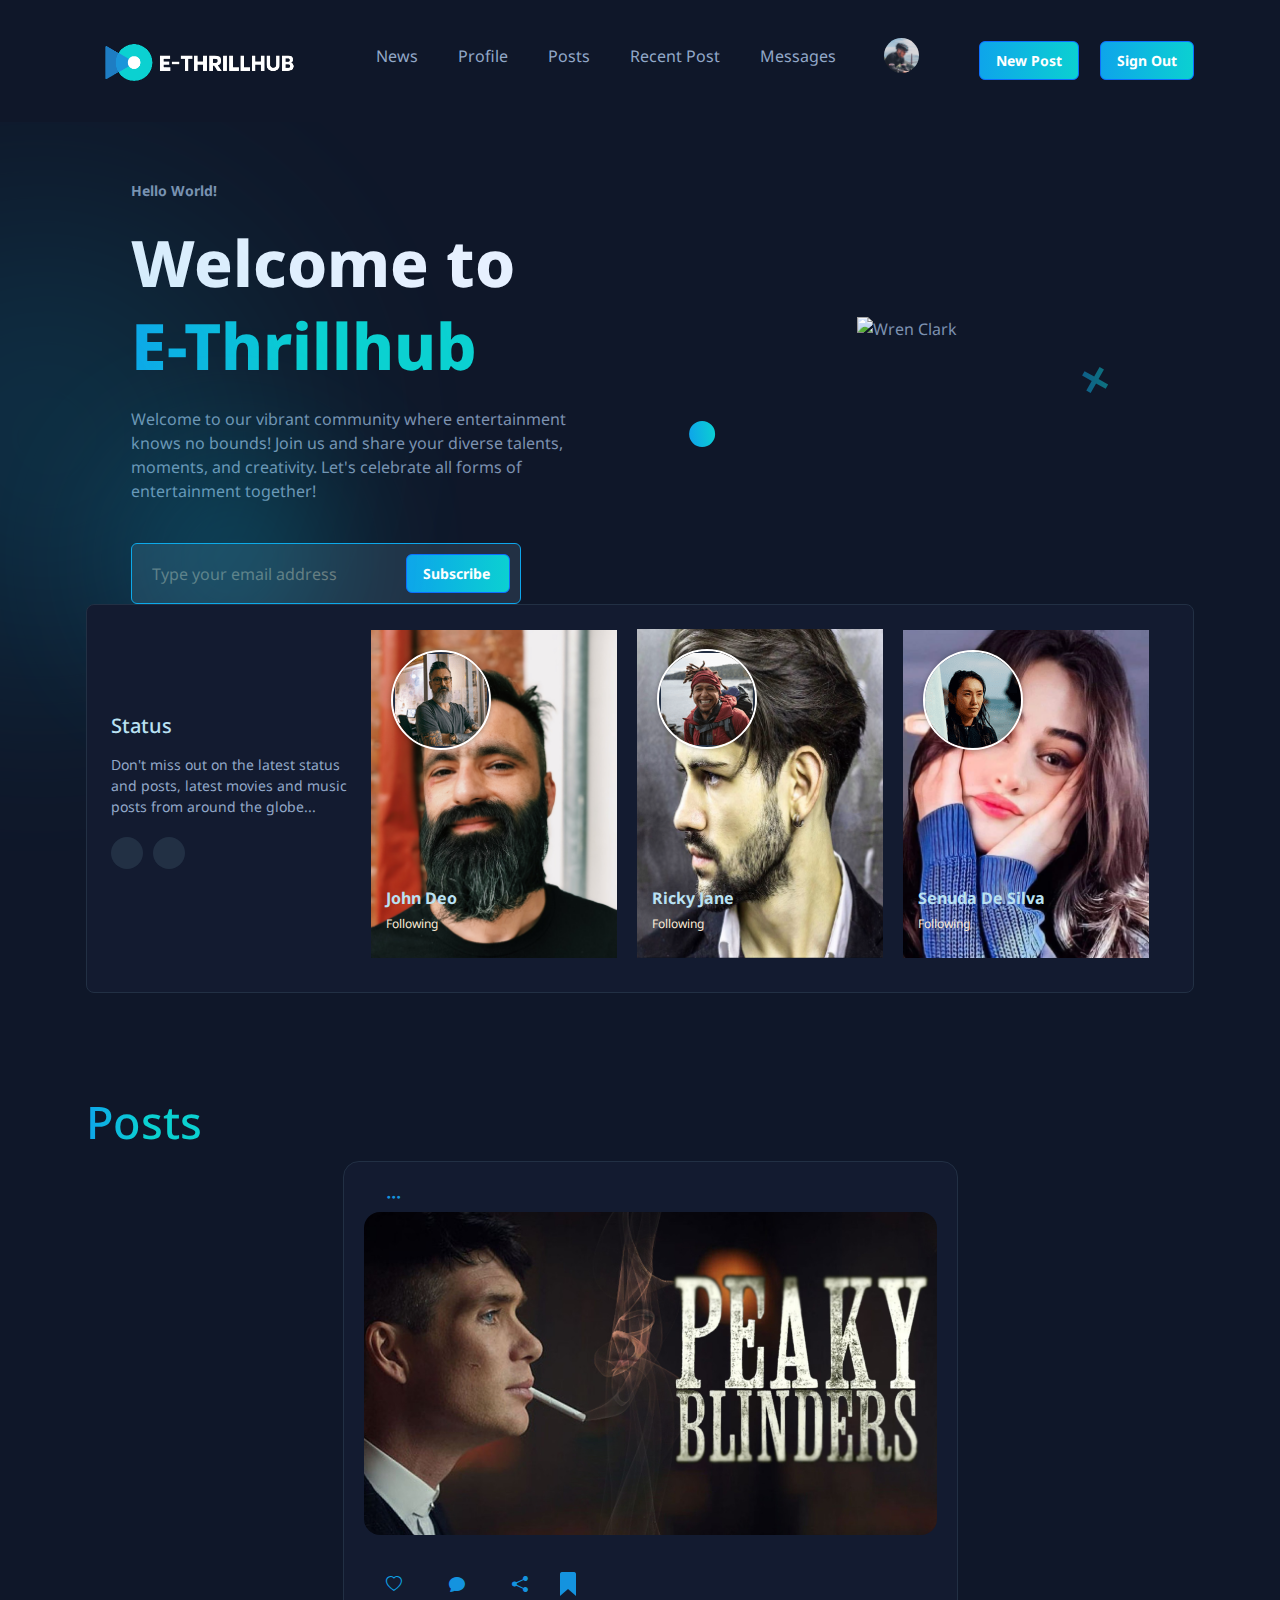
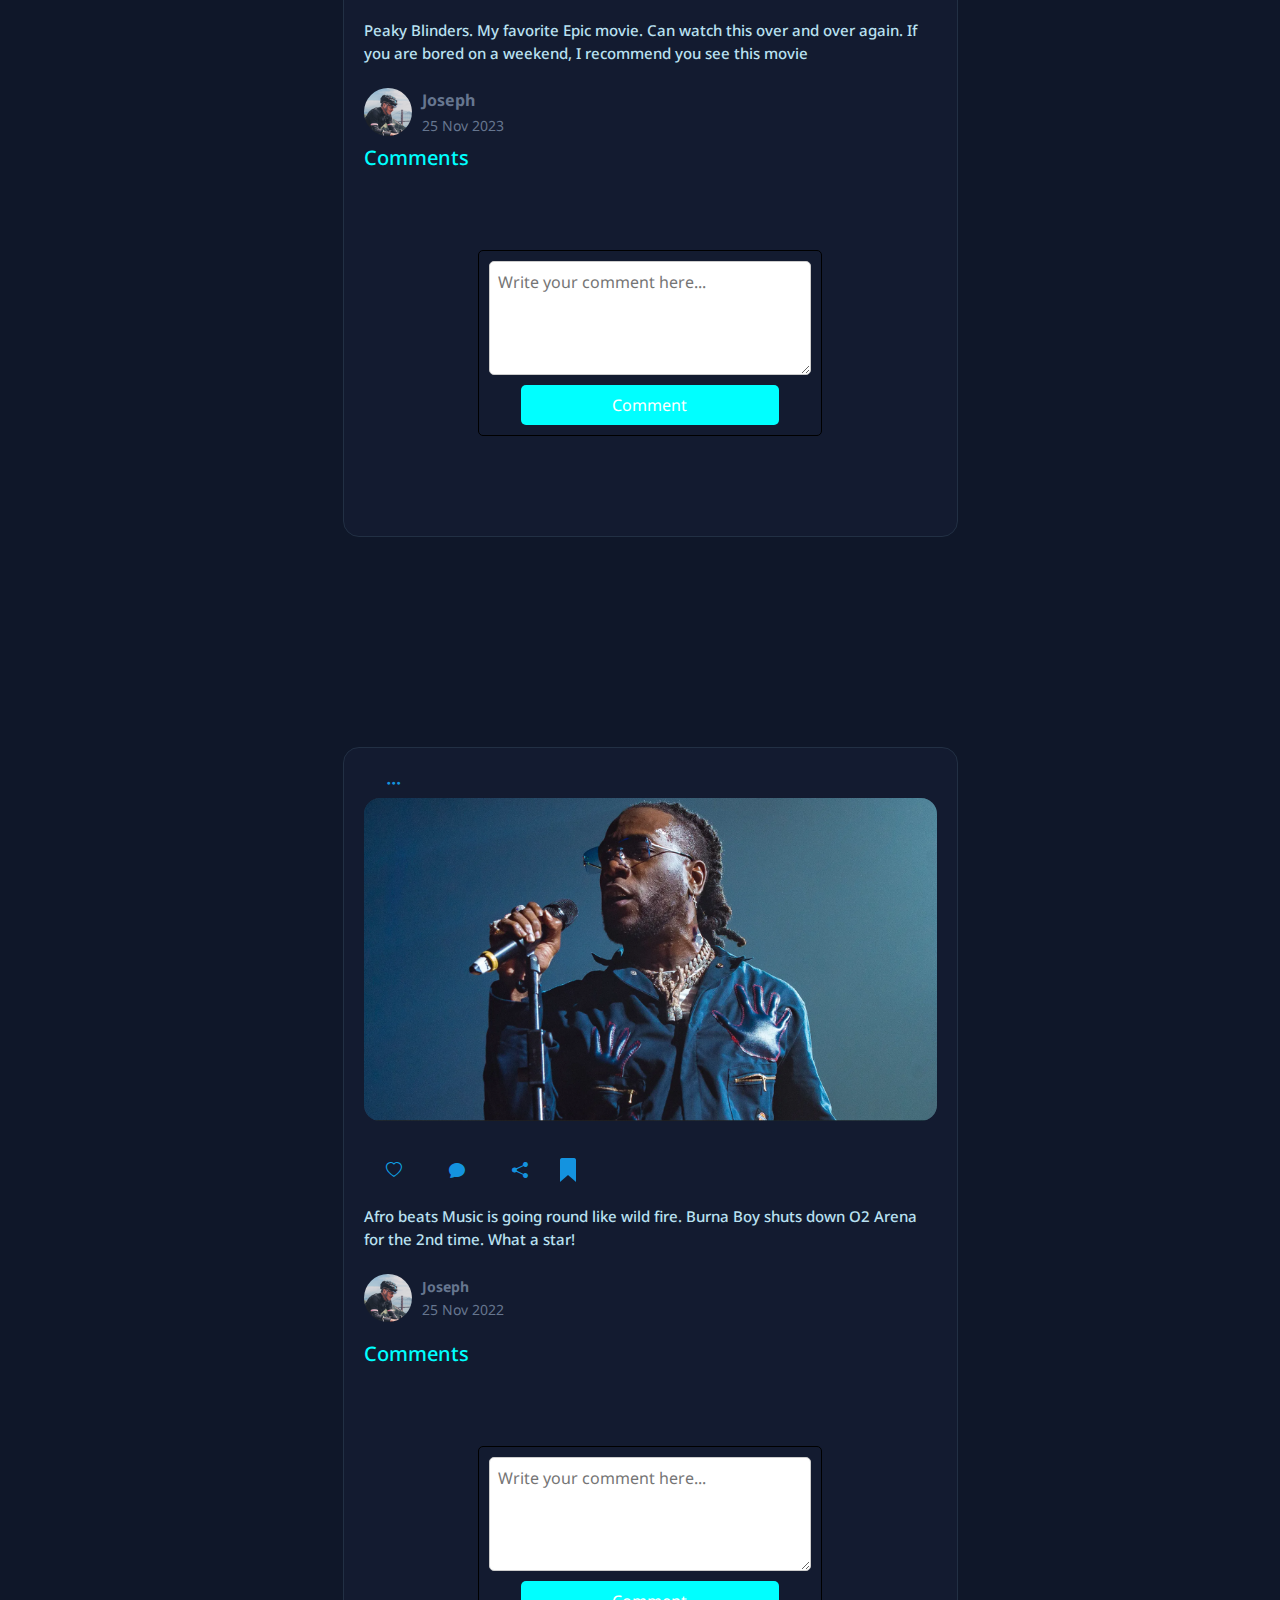
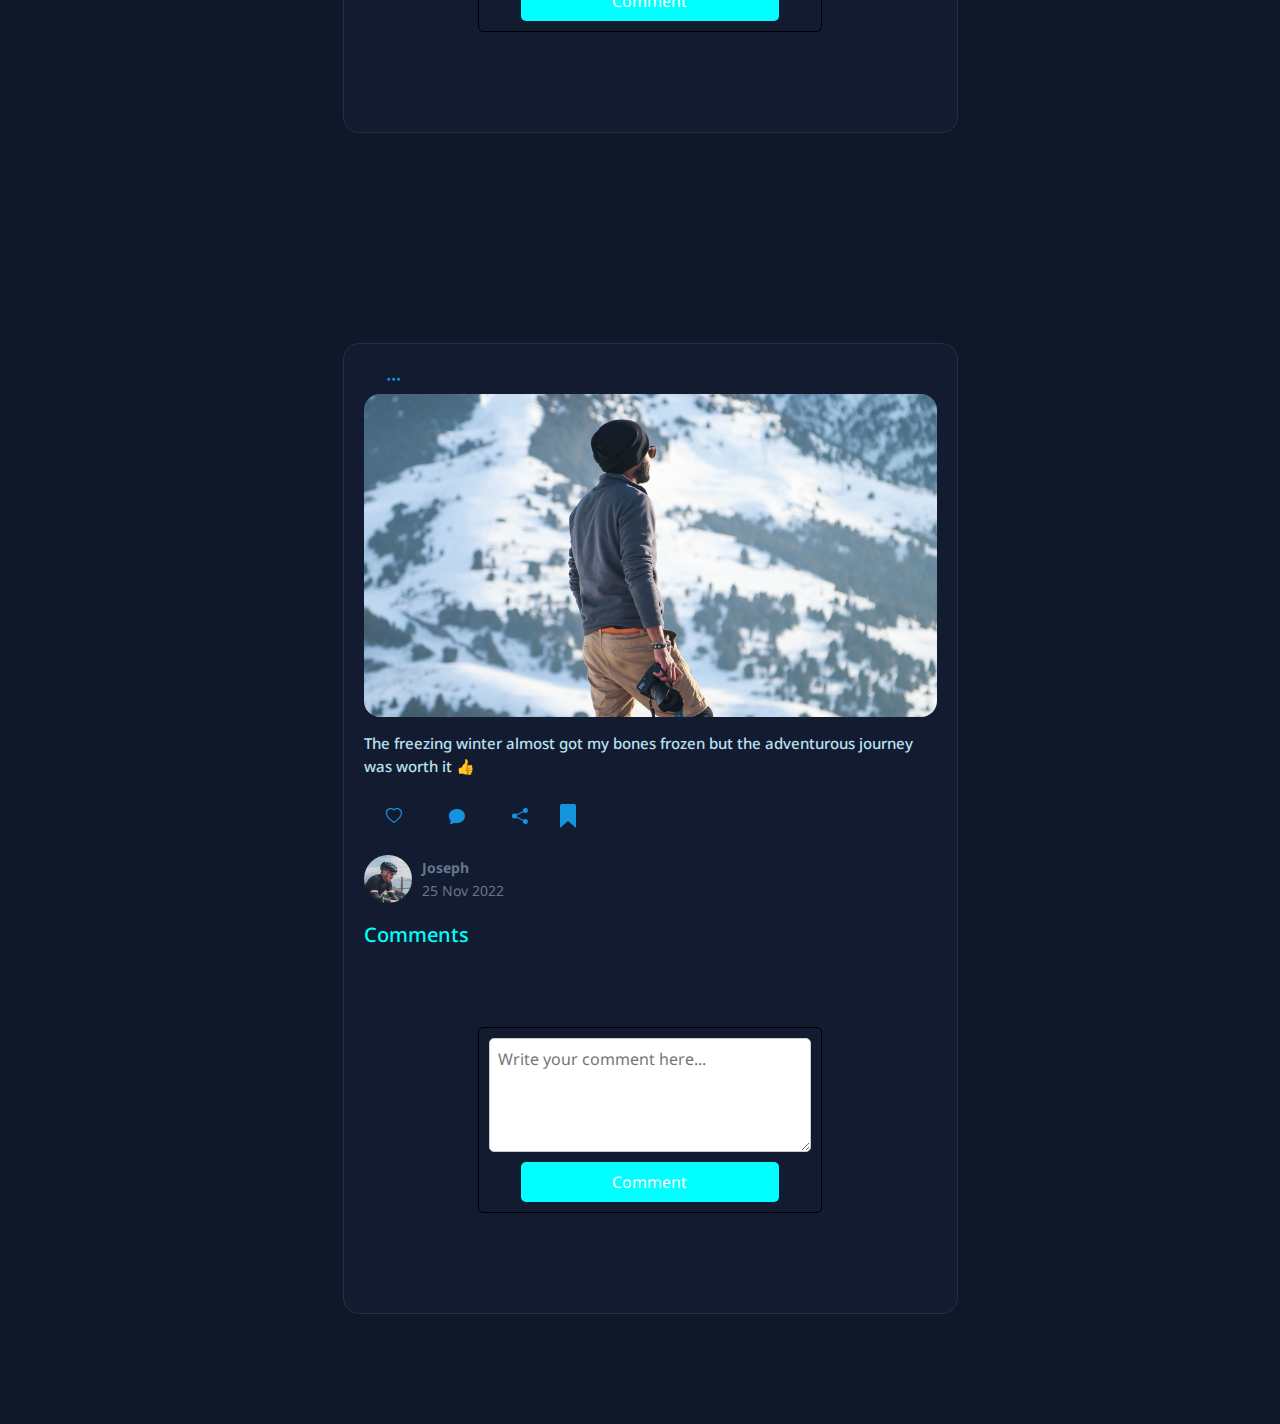
==== commit deb89db9: "updates" ====
--- a/index.html
+++ b/index.html
@@ -356,6 +356,7 @@
             <ul class="feature-list">
               <li>
                 <div class="card feature-card">
+                  <div class="love-button" style="color: #1493DF;"><i class="bi bi-three-dots"></i></div>
                   <figure class="card-banner img-holder" style="--width: 1602; --height: 903;">
                     <img src="./assets/images/1099082-peaky-blinders.jpg" width="1602" height="903" loading="lazy"
                       alt="Self-observation is the first step of inner unfolding" class="img-cover">
@@ -364,13 +365,15 @@
                   <div class="card-content">
                     <div class="card-wrapper">
                       <div class="card-tag">
-                        <a href="#" class="span hover-2" >#Movies</a>
-                        <a href="#" class="span hover-2">#Action</a>
+                        <div class="love-button"><i class="bi bi-heart"></i></div>
+                        <div class="love-button" style="color: #1493DF;"><i class="bi bi-chat-fill"></i></div>
+                        <div class="love-button" style="color: #1493DF;"><i class="bi bi-share-fill"></i></div>
+                        <img width="30" height="20" src="./assets/images/icons8-save-30.png">
                       </div>
                     </div>
                     
                     <h3 class="headline headline-3">
-                      <a href="#" class="card-title hover-2">Peaky Blinders. My favorite Epic movie. Can watch this over and over again</a>
+                      <a href="selectedpost.html" class="card-title hover-2">Peaky Blinders. My favorite Epic movie. Can watch this over and over again. If you are bored on a weekend, I recommend you see this movie</a>
                     </h3>
       
                     <div class="card-wrapper">
@@ -382,9 +385,7 @@
                           <p class="card-subtitle">25 Nov 2023</p>
                         </div>
                       </div>
-                      <div class="love-button"><i class="bi bi-heart"></i></div>
-                      <div class="love-button" style="color: #1493DF;"><i class="bi bi-chat-fill"></i></div>
-                      <div class="love-button" style="color: #1493DF;"><i class="bi bi-share-fill"></i></div>
+                      
             </div>
                   </div>
                   
@@ -392,7 +393,7 @@
       
                   <!-- Comment Section -->
                   <div>
-                    <h2 style="color: aqua;">Comments</h2>
+                    <h2 style="color: aqua; margin-top: 1rem">Comments</h2>
                     <!-- Form to add new comments -->
                     <form class="comment-form">
                       <textarea id="comment" placeholder="Write your comment here..." rows="4"></textarea>
@@ -408,14 +409,14 @@
                 </div>
               </li>
             </ul>
-      
+      </section>
       
 
         <section class="section feature" aria-label="feature" id="featured">
               <ul class="feature-list">
       <li>
         <div class="card feature-card">
-      
+          <div class="love-button" style="color: #1493DF;"><i class="bi bi-three-dots"></i></div>
           <figure class="card-banner img-holder" style="--width: 1602; --height: 903;">
             <img src="./assets/images/burna.png" width="1602" height="903" loading="lazy"
               alt="Self-observation is the first step of inner unfolding" class="img-cover">
@@ -425,13 +426,15 @@
       
             <div class="card-wrapper">
               <div class="card-tag">
-                <a href="#" class="span hover-2">#Music</a>
-                <a href="#" class="span hover-2">#Afro beats</a>
-              </div>
+                <div class="love-button"><i class="bi bi-heart"></i></div>
+                        <div class="love-button" style="color: #1493DF;"><i class="bi bi-chat-fill"></i></div>
+                        <div class="love-button" style="color: #1493DF;"><i class="bi bi-share-fill"></i></div>
+                        <img width="30" height="20" src="./assets/images/icons8-save-30.png">
+                      </div>
             </div>
       
             <h3 class="headline headline-3">
-              <a href="#" class="card-title hover-2">
+              <a href="selectedpost.html" class="card-title hover-2">
                 Afro beats Music is going round like wild fire. Burna Boy shuts down O2 Arena for the 2nd time. What a star!
               </a>
             </h3>
@@ -445,9 +448,7 @@
                   <p class="card-subtitle">25 Nov 2022</p>
                 </div>
               </div>
-              <div class="love-button"><i class="bi bi-heart"></i></div>
-                      <div class="love-button" style="color: #1493DF;"><i class="bi bi-chat-fill"></i></div>
-                      <div class="love-button" style="color: #1493DF;"><i class="bi bi-share-fill"></i></div>
+            
             </div>
       
             <!-- Comment Section -->
@@ -474,7 +475,69 @@
 
 
 
-  
+    <section class="section feature" aria-label="feature" id="featured">
+      <ul class="feature-list">
+<li>
+<div class="card feature-card">
+  <div class="love-button" style="color: #1493DF;"><i class="bi bi-three-dots"></i></div>
+  <figure class="card-banner img-holder" style="--width: 1602; --height: 903;">
+    <img src="./assets/images/adventure.jpg" width="1602" height="903" loading="lazy"
+      alt="Self-observation is the first step of inner unfolding" class="img-cover">
+  </figure>
+
+  <div class="card-content">
+
+    
+    <h3 class="headline headline-3">
+      <a href="selectedpost.html" class="card-title hover-2">
+        <a href="selectedpost.html" class="card-title hover-2">
+          The freezing winter almost got my bones frozen but the adventurous journey was worth it &#128077;
+        </a>
+      </a>
+    </h3>
+    <div class="card-wrapper">
+      <div class="card-tag">
+        <div class="love-button"><i class="bi bi-heart"></i></div>
+                        <div class="love-button" style="color: #1493DF;"><i class="bi bi-chat-fill"></i></div>
+                        <div class="love-button" style="color: #1493DF;"><i class="bi bi-share-fill"></i></div>
+                        <img width="30" height="20" src="./assets/images/icons8-save-30.png">
+                      </div>
+    </div>
+
+
+    <div class="card-wrapper">
+      <div class="profile-card">
+        <img src="./assets/images/author-1.png" width="48" height="48" loading="lazy" alt="Joseph"
+          class="profile-banner">
+        <div>
+          <p class="card-title">Joseph</p>
+          <p class="card-subtitle">25 Nov 2022</p>
+        </div>
+      </div>
+      
+    </div>
+
+    <!-- Comment Section -->
+    <div>
+      <h2 style="color: aqua;">Comments</h2>
+      <!-- Form to add new comments -->
+      <form class="comment-form">
+        <textarea id="comment" placeholder="Write your comment here..." rows="4"></textarea>
+        <button type="button" onclick="postComment()">Comment</button>
+      </form>
+      <!-- List of comments -->
+      <ul class="comments" id="comments-list">
+        <!-- Comments will appear here -->
+      </ul>
+    </div>
+    <!-- End of Comment Section -->
+
+  </div>
+
+
+</div>
+</li>
+</section>
 
 
 
--- a/assets/css/style.css
+++ b/assets/css/style.css
@@ -356,7 +356,7 @@
 .headline-2 { font-size: var(--fontSize-2); }
 
 .headline-3 {
-  font-size: var(--fontSize-2);
+  font-size: var(--fontSize-5);
   line-height: var(--lineHeight-2);
 }
 
